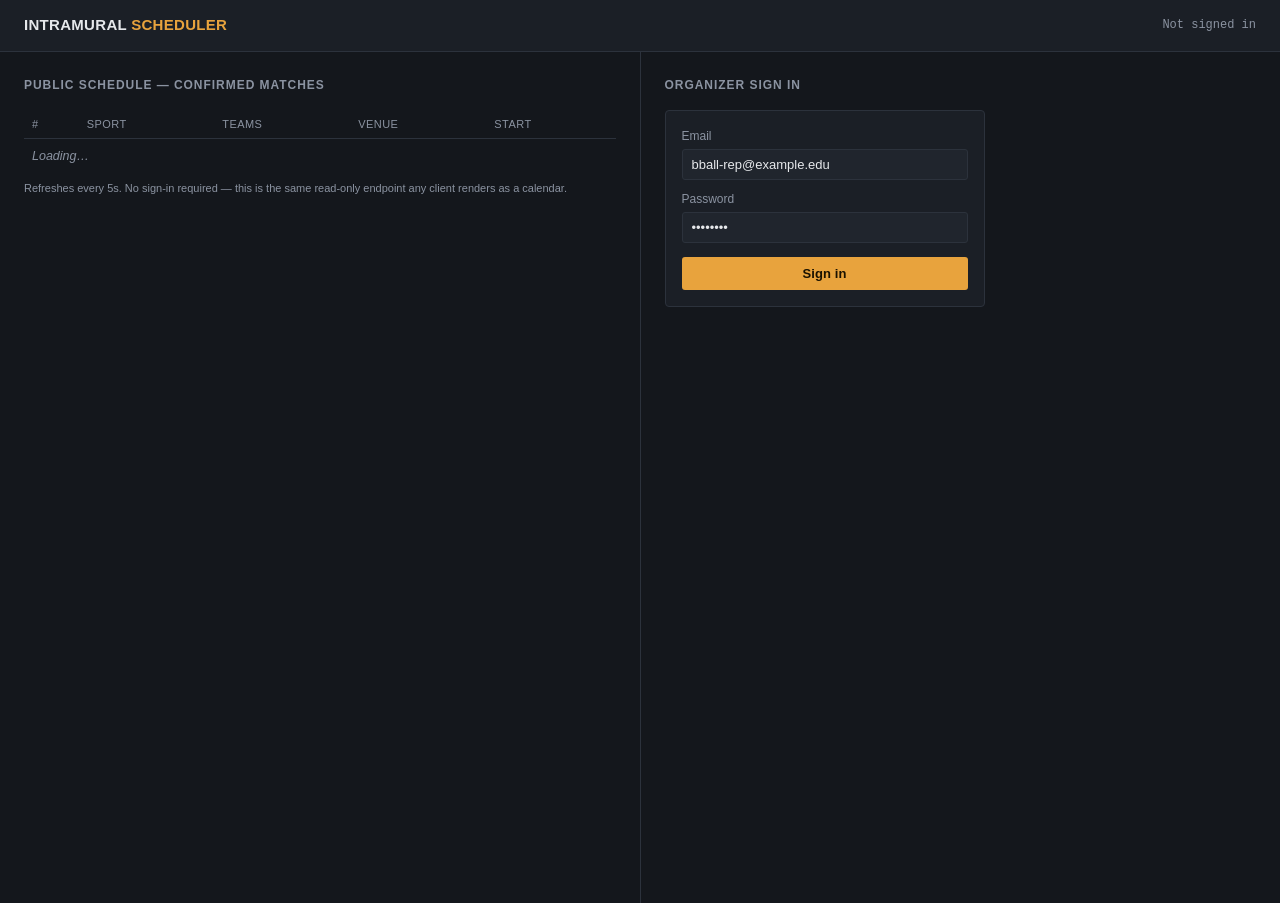
==== frontend/index.html @ ff97a6a9 "Add files via upload First commit of initial Claude code. Subject to change after review" ====
<!DOCTYPE html>
<html lang="en">
<head>
<meta charset="UTF-8">
<meta name="viewport" content="width=device-width, initial-scale=1.0">
<title>Intramural Scheduler</title>
<style>
  :root {
    --bg: #14171c;
    --panel: #1b1f26;
    --panel-alt: #20252d;
    --border: #2c323c;
    --text: #e6e8eb;
    --muted: #8b93a1;
    --accent: #e8a33d;
    --accent-dim: #b57e2e;
    --good: #4caf7d;
    --bad: #e5484d;
    --mono: 'SFMono-Regular', Consolas, 'Liberation Mono', Menlo, monospace;
    --sans: -apple-system, BlinkMacSystemFont, 'Segoe UI', Helvetica, Arial, sans-serif;
  }
  * { box-sizing: border-box; }
  body {
    margin: 0;
    background: var(--bg);
    color: var(--text);
    font-family: var(--sans);
    font-size: 14px;
    line-height: 1.5;
  }
  header {
    display: flex;
    align-items: center;
    justify-content: space-between;
    padding: 14px 24px;
    border-bottom: 1px solid var(--border);
    background: var(--panel);
  }
  header h1 {
    font-size: 15px;
    font-weight: 700;
    letter-spacing: 0.02em;
    margin: 0;
  }
  header h1 span { color: var(--accent); }
  #session-info { font-family: var(--mono); font-size: 12px; color: var(--muted); display: flex; align-items: center; gap: 12px; }
  #session-info b { color: var(--text); }
  button.link {
    background: none; border: none; color: var(--accent); cursor: pointer;
    font-family: var(--sans); font-size: 12px; padding: 0; text-decoration: underline;
  }

  main {
    display: grid;
    grid-template-columns: 1fr 1fr;
    gap: 1px;
    background: var(--border);
    min-height: calc(100vh - 49px);
  }
  @media (max-width: 860px) { main { grid-template-columns: 1fr; } }

  section.pane { background: var(--bg); padding: 24px; overflow-y: auto; }
  h2 {
    font-size: 12px;
    text-transform: uppercase;
    letter-spacing: 0.08em;
    color: var(--muted);
    margin: 0 0 16px 0;
    font-weight: 600;
  }
  h3 { font-size: 13px; color: var(--text); margin: 20px 0 10px 0; font-weight: 600; }

  table { width: 100%; border-collapse: collapse; font-size: 13px; }
  th { text-align: left; color: var(--muted); font-weight: 500; padding: 6px 8px; border-bottom: 1px solid var(--border); font-size: 11px; text-transform: uppercase; letter-spacing: 0.04em; }
  td { padding: 8px; border-bottom: 1px solid var(--border); font-family: var(--mono); font-size: 12.5px; }
  tr:last-child td { border-bottom: none; }
  .empty-row td { color: var(--muted); font-family: var(--sans); font-style: italic; }

  .card { background: var(--panel); border: 1px solid var(--border); border-radius: 4px; padding: 16px; margin-bottom: 14px; }
  label { display: block; font-size: 12px; color: var(--muted); margin: 10px 0 4px 0; }
  label:first-child { margin-top: 0; }
  input, select, textarea {
    width: 100%; background: var(--panel-alt); border: 1px solid var(--border);
    color: var(--text); padding: 7px 9px; border-radius: 3px; font-family: var(--sans);
    font-size: 13px;
  }
  textarea { font-family: var(--mono); font-size: 12px; min-height: 90px; resize: vertical; }
  input:focus, select:focus, textarea:focus { outline: 2px solid var(--accent-dim); outline-offset: -1px; border-color: var(--accent-dim); }

  .row { display: flex; gap: 10px; }
  .row > * { flex: 1; }

  button.primary {
    margin-top: 14px; width: 100%; background: var(--accent); color: #1a1200;
    border: none; padding: 9px; border-radius: 3px; font-weight: 700; font-size: 13px;
    cursor: pointer; letter-spacing: 0.01em;
  }
  button.primary:hover { background: #f0ad4e; }
  button.primary:active { transform: translateY(1px); }
  button.secondary {
    background: var(--panel-alt); color: var(--text); border: 1px solid var(--border);
    padding: 5px 10px; border-radius: 3px; font-size: 12px; cursor: pointer;
  }
  button.secondary:hover { border-color: var(--accent-dim); }

  .tabs { display: flex; gap: 2px; margin-bottom: 16px; border-bottom: 1px solid var(--border); }
  .tab {
    padding: 8px 14px; cursor: pointer; font-size: 12.5px; color: var(--muted);
    border-bottom: 2px solid transparent; user-select: none;
  }
  .tab.active { color: var(--accent); border-bottom-color: var(--accent); }
  .tab-panel { display: none; }
  .tab-panel.active { display: block; }

  .msg { padding: 8px 10px; border-radius: 3px; font-size: 12.5px; margin-top: 10px; font-family: var(--mono); }
  .msg.good { background: rgba(76,175,125,0.12); color: var(--good); border: 1px solid rgba(76,175,125,0.3); }
  .msg.bad { background: rgba(229,72,77,0.12); color: var(--bad); border: 1px solid rgba(229,72,77,0.3); }

  .status-pill { font-family: var(--mono); font-size: 10.5px; padding: 2px 7px; border-radius: 10px; text-transform: uppercase; letter-spacing: 0.03em; }
  .status-pill.CONFIRMED { background: rgba(76,175,125,0.15); color: var(--good); }
  .status-pill.DRAFT { background: rgba(232,163,61,0.15); color: var(--accent); }
  .status-pill.QUEUED, .status-pill.RUNNING { background: rgba(139,147,161,0.15); color: var(--muted); }
  .status-pill.COMPLETED { background: rgba(76,175,125,0.15); color: var(--good); }
  .status-pill.FAILED { background: rgba(229,72,77,0.15); color: var(--bad); }

  #login-box { max-width: 320px; }
  .hint { font-size: 11px; color: var(--muted); margin-top: 6px; }
</style>
</head>
<body>

<header>
  <h1>INTRAMURAL <span>SCHEDULER</span></h1>
  <div id="session-info">
    <span id="session-text">Not signed in</span>
    <button class="link" id="logout-btn" style="display:none">sign out</button>
  </div>
</header>

<main>
  <!-- LEFT: public, read-only, always visible -->
  <section class="pane">
    <h2>Public Schedule &mdash; Confirmed Matches</h2>
    <table>
      <thead><tr><th>#</th><th>Sport</th><th>Teams</th><th>Venue</th><th>Start</th></tr></thead>
      <tbody id="public-schedule-body">
        <tr class="empty-row"><td colspan="5">Loading&hellip;</td></tr>
      </tbody>
    </table>
    <p class="hint">Refreshes every 5s. No sign-in required &mdash; this is the same read-only endpoint any client renders as a calendar.</p>
  </section>

  <!-- RIGHT: login gate, then organizer tools -->
  <section class="pane" id="right-pane">
    <div id="login-box">
      <h2>Organizer Sign In</h2>
      <div class="card">
        <label for="login-email">Email</label>
        <input id="login-email" type="email" value="bball-rep@example.edu">
        <label for="login-password">Password</label>
        <input id="login-password" type="password" value="rep-pass">
        <button class="primary" onclick="login()">Sign in</button>
        <div id="login-msg"></div>
      </div>
    </div>

    <div id="organizer-box" style="display:none">
      <div class="tabs">
        <div class="tab active" data-tab="book">Book Match</div>
        <div class="tab" data-tab="roster">Roster</div>
        <div class="tab" data-tab="generate">Generate</div>
        <div class="tab" data-tab="drafts">Drafts</div>
      </div>

      <div class="tab-panel active" id="tab-book">
        <div class="card">
          <div class="row">
            <div><label>Home team ID</label><input id="b-home" type="number" value="1"></div>
            <div><label>Away team ID</label><input id="b-away" type="number" value="2"></div>
          </div>
          <div class="row">
            <div><label>Venue ID</label><input id="b-venue" type="number" value="1"></div>
            <div><label>Sport</label><input id="b-sport" value="Basketball"></div>
          </div>
          <label>Start time (ISO)</label>
          <input id="b-start" value="2026-10-01T18:00:00">
          <label>End time (ISO)</label>
          <input id="b-end" value="2026-10-01T19:00:00">
          <label>Season ID</label>
          <input id="b-season" type="number" value="1">
          <button class="primary" onclick="bookMatch()">Propose match</button>
          <div id="book-msg"></div>
        </div>
      </div>

      <div class="tab-panel" id="tab-roster">
        <div class="card">
          <label>Player name</label>
          <input id="p-name" value="Pashi">
          <label>Roll number</label>
          <input id="p-roll" value="R101">
          <div class="row">
            <div><label>Team ID</label><input id="p-team" type="number" value="1"></div>
            <div><label>Sport</label><input id="p-sport" value="Basketball"></div>
          </div>
          <label>Season ID</label>
          <input id="p-season" type="number" value="1">
          <button class="primary" onclick="addPlayer()">Add to roster</button>
          <div id="roster-msg"></div>
        </div>
      </div>

      <div class="tab-panel" id="tab-generate">
        <div class="card">
          <div class="row">
            <div><label>Sport</label><input id="g-sport" value="Basketball"></div>
            <div><label>Season ID</label><input id="g-season" type="number" value="1"></div>
          </div>
          <label>Candidate fixtures (JSON array)</label>
          <textarea id="g-fixtures">[
  {"home_team_id": 1, "away_team_id": 2, "venue_id": 1,
   "start_time": "2026-10-05T18:00:00", "end_time": "2026-10-05T19:00:00"}
]</textarea>
          <button class="primary" onclick="generateSchedule()">Generate (async)</button>
          <div id="generate-msg"></div>
        </div>
      </div>

      <div class="tab-panel" id="tab-drafts">
        <h3>Drafts awaiting publish</h3>
        <table>
          <thead><tr><th>ID</th><th>Ver</th><th></th></tr></thead>
          <tbody id="drafts-body">
            <tr class="empty-row"><td colspan="3">No drafts yet &mdash; book a match or generate a schedule.</td></tr>
          </tbody>
        </table>
        <div id="publish-msg"></div>
      </div>
    </div>
  </section>
</main>

<script>
const API_BASE = "http://localhost:8000";

// In-memory only — deliberately not persisted to localStorage.
let session = { token: null, role: null, sportScope: null };
let drafts = []; // [{id, version}]

function authHeaders() {
  return session.token ? { "Authorization": "Bearer " + session.token } : {};
}

async function api(path, options = {}) {
  const res = await fetch(API_BASE + path, {
    ...options,
    headers: { "Content-Type": "application/json", ...authHeaders(), ...(options.headers || {}) },
  });
  const body = await res.json().catch(() => ({}));
  return { ok: res.ok, status: res.status, body };
}

function showMsg(elId, text, ok) {
  document.getElementById(elId).innerHTML =
    `<div class="msg ${ok ? "good" : "bad"}">${text}</div>`;
}

// ---------- Auth ----------
async function login() {
  const email = document.getElementById("login-email").value;
  const password = document.getElementById("login-password").value;
  const { ok, body } = await api("/auth/login", { method: "POST", body: JSON.stringify({ email, password }) });
  if (!ok) { showMsg("login-msg", body.detail || "Login failed", false); return; }

  session = { token: body.access_token, role: body.role, sportScope: body.sport_scope };
  document.getElementById("login-box").style.display = "none";
  document.getElementById("organizer-box").style.display = "block";
  document.getElementById("logout-btn").style.display = "inline";
  document.getElementById("session-text").innerHTML =
    `<b>${session.role}</b>${session.sportScope ? " &middot; " + session.sportScope : " &middot; global scope"}`;
}

function logout() {
  session = { token: null, role: null, sportScope: null };
  drafts = [];
  renderDrafts();
  document.getElementById("login-box").style.display = "block";
  document.getElementById("organizer-box").style.display = "none";
  document.getElementById("logout-btn").style.display = "none";
  document.getElementById("session-text").textContent = "Not signed in";
}
document.getElementById("logout-btn").onclick = logout;

// ---------- Tabs ----------
document.querySelectorAll(".tab").forEach(tab => {
  tab.onclick = () => {
    document.querySelectorAll(".tab").forEach(t => t.classList.remove("active"));
    document.querySelectorAll(".tab-panel").forEach(p => p.classList.remove("active"));
    tab.classList.add("active");
    document.getElementById("tab-" + tab.dataset.tab).classList.add("active");
  };
});

// ---------- Public schedule (no auth) ----------
async function loadPublicSchedule() {
  const { ok, body } = await api("/schedules?season=active");
  const tbody = document.getElementById("public-schedule-body");
  if (!ok || !body.length) {
    tbody.innerHTML = `<tr class="empty-row"><td colspan="5">No confirmed matches yet.</td></tr>`;
    return;
  }
  tbody.innerHTML = body.map(m => `
    <tr>
      <td>${m.id}</td>
      <td>${m.sport}</td>
      <td>Team ${m.home_team_id} vs Team ${m.away_team_id}</td>
      <td>Venue ${m.venue_id}</td>
      <td>${m.start_time}</td>
    </tr>`).join("");
}
loadPublicSchedule();
setInterval(loadPublicSchedule, 5000);

// ---------- Book a match ----------
async function bookMatch() {
  const payload = {
    home_team_id: Number(document.getElementById("b-home").value),
    away_team_id: Number(document.getElementById("b-away").value),
    venue_id: Number(document.getElementById("b-venue").value),
    sport: document.getElementById("b-sport").value,
    start_time: document.getElementById("b-start").value,
    end_time: document.getElementById("b-end").value,
    season_id: Number(document.getElementById("b-season").value),
  };
  const { ok, status, body } = await api("/schedules", { method: "POST", body: JSON.stringify(payload) });
  if (!ok) {
    const detail = typeof body.detail === "object" ? JSON.stringify(body.detail.conflicts) : body.detail;
    showMsg("book-msg", `${status}: ${detail}`, false);
    return;
  }
  showMsg("book-msg", `Draft created: match #${body.match_id} (version ${body.version})`, true);
  drafts.push({ id: body.match_id, version: body.version });
  renderDrafts();
}

// ---------- Roster ----------
async function addPlayer() {
  const payload = {
    name: document.getElementById("p-name").value,
    roll_number: document.getElementById("p-roll").value,
    team_id: Number(document.getElementById("p-team").value),
    sport: document.getElementById("p-sport").value,
    season_id: Number(document.getElementById("p-season").value),
  };
  const { ok, status, body } = await api("/players", { method: "POST", body: JSON.stringify(payload) });
  showMsg("roster-msg", ok ? `Added: player #${body.player_id} → team #${body.team_id}` : `${status}: ${body.detail}`, ok);
}

// ---------- Async generation ----------
async function generateSchedule() {
  let fixtures;
  try { fixtures = JSON.parse(document.getElementById("g-fixtures").value); }
  catch (e) { showMsg("generate-msg", "Invalid JSON in fixtures", false); return; }

  const payload = {
    sport: document.getElementById("g-sport").value,
    season_id: Number(document.getElementById("g-season").value),
    fixtures,
  };
  const { ok, status, body } = await api("/schedule-generations", { method: "POST", body: JSON.stringify(payload) });
  if (!ok) { showMsg("generate-msg", `${status}: ${body.detail}`, false); return; }

  showMsg("generate-msg", `Job #${body.job_id} queued — polling…`, true);
  pollJob(body.job_id);
}

async function pollJob(jobId) {
  const { body } = await api(`/schedule-generations/${jobId}`);
  showMsg("generate-msg",
    `<span class="status-pill ${body.status}">${body.status}</span> job #${jobId}`, true);

  if (body.status === "QUEUED" || body.status === "RUNNING") {
    setTimeout(() => pollJob(jobId), 700);
    return;
  }
  if (body.status === "COMPLETED") {
    const created = body.result.created_draft_match_ids || [];
    created.forEach(id => drafts.push({ id, version: 1 }));
    renderDrafts();
    showMsg("generate-msg",
      `Done — ${created.length} draft(s) created, ${body.result.skipped.length} skipped (conflicts). See Drafts tab.`, true);
  } else {
    showMsg("generate-msg", `Job failed: ${JSON.stringify(body.result)}`, false);
  }
}

// ---------- Drafts / publish ----------
function renderDrafts() {
  const tbody = document.getElementById("drafts-body");
  if (!drafts.length) {
    tbody.innerHTML = `<tr class="empty-row"><td colspan="3">No drafts yet — book a match or generate a schedule.</td></tr>`;
    return;
  }
  tbody.innerHTML = drafts.map((d, i) => `
    <tr>
      <td>#${d.id}</td>
      <td>v${d.version}</td>
      <td><button class="secondary" onclick="publishDraft(${i})">Publish</button></td>
    </tr>`).join("");
}

async function publishDraft(index) {
  const d = drafts[index];
  const { ok, status, body } = await api(`/schedules/${d.id}/publish`, {
    method: "POST", body: JSON.stringify({ expected_version: d.version }),
  });
  if (!ok) {
    const detail = typeof body.detail === "object" ? JSON.stringify(body.detail.conflicts) : body.detail;
    showMsg("publish-msg", `#${d.id} → ${status}: ${detail}`, false);
    return;
  }
  showMsg("publish-msg", `#${d.id} published (now v${body.version})`, true);
  drafts.splice(index, 1);
  renderDrafts();
  loadPublicSchedule();
}

renderDrafts();
</script>
</body>
</html>
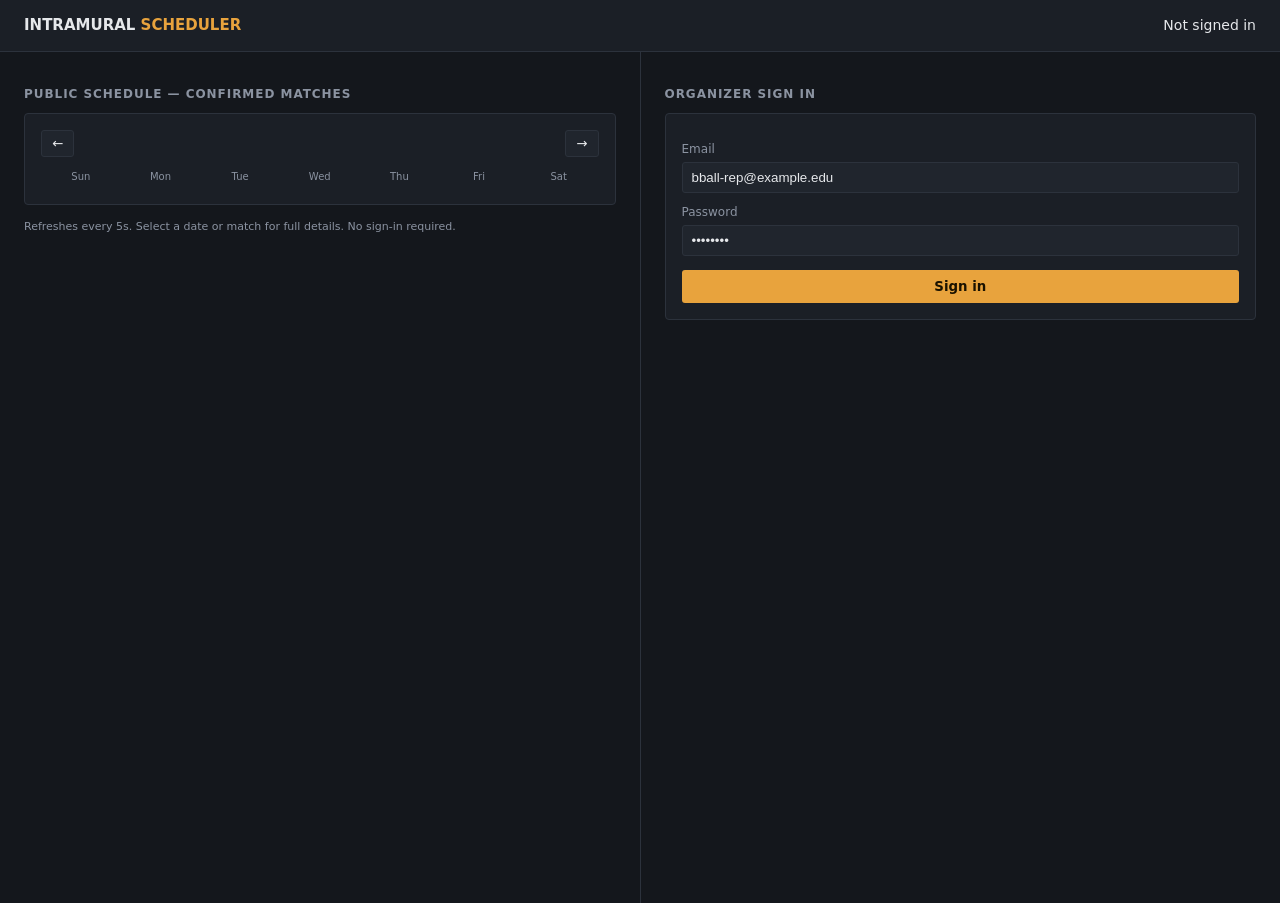
==== commit bb016c8c: "Quality of Life changes that'll help the build quality Backend changes - Fixed player validation:   " ====
--- a/frontend/index.html
+++ b/frontend/index.html
@@ -1,431 +1,35 @@
-<!DOCTYPE html>
-<html lang="en">
-<head>
-<meta charset="UTF-8">
-<meta name="viewport" content="width=device-width, initial-scale=1.0">
-<title>Intramural Scheduler</title>
-<style>
-  :root {
-    --bg: #14171c;
-    --panel: #1b1f26;
-    --panel-alt: #20252d;
-    --border: #2c323c;
-    --text: #e6e8eb;
-    --muted: #8b93a1;
-    --accent: #e8a33d;
-    --accent-dim: #b57e2e;
-    --good: #4caf7d;
-    --bad: #e5484d;
-    --mono: 'SFMono-Regular', Consolas, 'Liberation Mono', Menlo, monospace;
-    --sans: -apple-system, BlinkMacSystemFont, 'Segoe UI', Helvetica, Arial, sans-serif;
-  }
-  * { box-sizing: border-box; }
-  body {
-    margin: 0;
-    background: var(--bg);
-    color: var(--text);
-    font-family: var(--sans);
-    font-size: 14px;
-    line-height: 1.5;
-  }
-  header {
-    display: flex;
-    align-items: center;
-    justify-content: space-between;
-    padding: 14px 24px;
-    border-bottom: 1px solid var(--border);
-    background: var(--panel);
-  }
-  header h1 {
-    font-size: 15px;
-    font-weight: 700;
-    letter-spacing: 0.02em;
-    margin: 0;
-  }
-  header h1 span { color: var(--accent); }
-  #session-info { font-family: var(--mono); font-size: 12px; color: var(--muted); display: flex; align-items: center; gap: 12px; }
-  #session-info b { color: var(--text); }
-  button.link {
-    background: none; border: none; color: var(--accent); cursor: pointer;
-    font-family: var(--sans); font-size: 12px; padding: 0; text-decoration: underline;
-  }
-
-  main {
-    display: grid;
-    grid-template-columns: 1fr 1fr;
-    gap: 1px;
-    background: var(--border);
-    min-height: calc(100vh - 49px);
-  }
-  @media (max-width: 860px) { main { grid-template-columns: 1fr; } }
-
-  section.pane { background: var(--bg); padding: 24px; overflow-y: auto; }
-  h2 {
-    font-size: 12px;
-    text-transform: uppercase;
-    letter-spacing: 0.08em;
-    color: var(--muted);
-    margin: 0 0 16px 0;
-    font-weight: 600;
-  }
-  h3 { font-size: 13px; color: var(--text); margin: 20px 0 10px 0; font-weight: 600; }
-
-  table { width: 100%; border-collapse: collapse; font-size: 13px; }
-  th { text-align: left; color: var(--muted); font-weight: 500; padding: 6px 8px; border-bottom: 1px solid var(--border); font-size: 11px; text-transform: uppercase; letter-spacing: 0.04em; }
-  td { padding: 8px; border-bottom: 1px solid var(--border); font-family: var(--mono); font-size: 12.5px; }
-  tr:last-child td { border-bottom: none; }
-  .empty-row td { color: var(--muted); font-family: var(--sans); font-style: italic; }
-
-  .card { background: var(--panel); border: 1px solid var(--border); border-radius: 4px; padding: 16px; margin-bottom: 14px; }
-  label { display: block; font-size: 12px; color: var(--muted); margin: 10px 0 4px 0; }
-  label:first-child { margin-top: 0; }
-  input, select, textarea {
-    width: 100%; background: var(--panel-alt); border: 1px solid var(--border);
-    color: var(--text); padding: 7px 9px; border-radius: 3px; font-family: var(--sans);
-    font-size: 13px;
-  }
-  textarea { font-family: var(--mono); font-size: 12px; min-height: 90px; resize: vertical; }
-  input:focus, select:focus, textarea:focus { outline: 2px solid var(--accent-dim); outline-offset: -1px; border-color: var(--accent-dim); }
-
-  .row { display: flex; gap: 10px; }
-  .row > * { flex: 1; }
-
-  button.primary {
-    margin-top: 14px; width: 100%; background: var(--accent); color: #1a1200;
-    border: none; padding: 9px; border-radius: 3px; font-weight: 700; font-size: 13px;
-    cursor: pointer; letter-spacing: 0.01em;
-  }
-  button.primary:hover { background: #f0ad4e; }
-  button.primary:active { transform: translateY(1px); }
-  button.secondary {
-    background: var(--panel-alt); color: var(--text); border: 1px solid var(--border);
-    padding: 5px 10px; border-radius: 3px; font-size: 12px; cursor: pointer;
-  }
-  button.secondary:hover { border-color: var(--accent-dim); }
-
-  .tabs { display: flex; gap: 2px; margin-bottom: 16px; border-bottom: 1px solid var(--border); }
-  .tab {
-    padding: 8px 14px; cursor: pointer; font-size: 12.5px; color: var(--muted);
-    border-bottom: 2px solid transparent; user-select: none;
-  }
-  .tab.active { color: var(--accent); border-bottom-color: var(--accent); }
-  .tab-panel { display: none; }
-  .tab-panel.active { display: block; }
-
-  .msg { padding: 8px 10px; border-radius: 3px; font-size: 12.5px; margin-top: 10px; font-family: var(--mono); }
-  .msg.good { background: rgba(76,175,125,0.12); color: var(--good); border: 1px solid rgba(76,175,125,0.3); }
-  .msg.bad { background: rgba(229,72,77,0.12); color: var(--bad); border: 1px solid rgba(229,72,77,0.3); }
-
-  .status-pill { font-family: var(--mono); font-size: 10.5px; padding: 2px 7px; border-radius: 10px; text-transform: uppercase; letter-spacing: 0.03em; }
-  .status-pill.CONFIRMED { background: rgba(76,175,125,0.15); color: var(--good); }
-  .status-pill.DRAFT { background: rgba(232,163,61,0.15); color: var(--accent); }
-  .status-pill.QUEUED, .status-pill.RUNNING { background: rgba(139,147,161,0.15); color: var(--muted); }
-  .status-pill.COMPLETED { background: rgba(76,175,125,0.15); color: var(--good); }
-  .status-pill.FAILED { background: rgba(229,72,77,0.15); color: var(--bad); }
-
-  #login-box { max-width: 320px; }
-  .hint { font-size: 11px; color: var(--muted); margin-top: 6px; }
-</style>
-</head>
-<body>
-
-<header>
-  <h1>INTRAMURAL <span>SCHEDULER</span></h1>
-  <div id="session-info">
-    <span id="session-text">Not signed in</span>
-    <button class="link" id="logout-btn" style="display:none">sign out</button>
-  </div>
-</header>
-
-<main>
-  <!-- LEFT: public, read-only, always visible -->
-  <section class="pane">
-    <h2>Public Schedule &mdash; Confirmed Matches</h2>
-    <table>
-      <thead><tr><th>#</th><th>Sport</th><th>Teams</th><th>Venue</th><th>Start</th></tr></thead>
-      <tbody id="public-schedule-body">
-        <tr class="empty-row"><td colspan="5">Loading&hellip;</td></tr>
-      </tbody>
-    </table>
-    <p class="hint">Refreshes every 5s. No sign-in required &mdash; this is the same read-only endpoint any client renders as a calendar.</p>
-  </section>
-
-  <!-- RIGHT: login gate, then organizer tools -->
-  <section class="pane" id="right-pane">
-    <div id="login-box">
-      <h2>Organizer Sign In</h2>
-      <div class="card">
-        <label for="login-email">Email</label>
-        <input id="login-email" type="email" value="bball-rep@example.edu">
-        <label for="login-password">Password</label>
-        <input id="login-password" type="password" value="rep-pass">
-        <button class="primary" onclick="login()">Sign in</button>
-        <div id="login-msg"></div>
-      </div>
-    </div>
-
-    <div id="organizer-box" style="display:none">
-      <div class="tabs">
-        <div class="tab active" data-tab="book">Book Match</div>
-        <div class="tab" data-tab="roster">Roster</div>
-        <div class="tab" data-tab="generate">Generate</div>
-        <div class="tab" data-tab="drafts">Drafts</div>
-      </div>
-
-      <div class="tab-panel active" id="tab-book">
-        <div class="card">
-          <div class="row">
-            <div><label>Home team ID</label><input id="b-home" type="number" value="1"></div>
-            <div><label>Away team ID</label><input id="b-away" type="number" value="2"></div>
-          </div>
-          <div class="row">
-            <div><label>Venue ID</label><input id="b-venue" type="number" value="1"></div>
-            <div><label>Sport</label><input id="b-sport" value="Basketball"></div>
-          </div>
-          <label>Start time (ISO)</label>
-          <input id="b-start" value="2026-10-01T18:00:00">
-          <label>End time (ISO)</label>
-          <input id="b-end" value="2026-10-01T19:00:00">
-          <label>Season ID</label>
-          <input id="b-season" type="number" value="1">
-          <button class="primary" onclick="bookMatch()">Propose match</button>
-          <div id="book-msg"></div>
-        </div>
-      </div>
-
-      <div class="tab-panel" id="tab-roster">
-        <div class="card">
-          <label>Player name</label>
-          <input id="p-name" value="Pashi">
-          <label>Roll number</label>
-          <input id="p-roll" value="R101">
-          <div class="row">
-            <div><label>Team ID</label><input id="p-team" type="number" value="1"></div>
-            <div><label>Sport</label><input id="p-sport" value="Basketball"></div>
-          </div>
-          <label>Season ID</label>
-          <input id="p-season" type="number" value="1">
-          <button class="primary" onclick="addPlayer()">Add to roster</button>
-          <div id="roster-msg"></div>
-        </div>
-      </div>
-
-      <div class="tab-panel" id="tab-generate">
-        <div class="card">
-          <div class="row">
-            <div><label>Sport</label><input id="g-sport" value="Basketball"></div>
-            <div><label>Season ID</label><input id="g-season" type="number" value="1"></div>
-          </div>
-          <label>Candidate fixtures (JSON array)</label>
-          <textarea id="g-fixtures">[
-  {"home_team_id": 1, "away_team_id": 2, "venue_id": 1,
-   "start_time": "2026-10-05T18:00:00", "end_time": "2026-10-05T19:00:00"}
-]</textarea>
-          <button class="primary" onclick="generateSchedule()">Generate (async)</button>
-          <div id="generate-msg"></div>
-        </div>
-      </div>
-
-      <div class="tab-panel" id="tab-drafts">
-        <h3>Drafts awaiting publish</h3>
-        <table>
-          <thead><tr><th>ID</th><th>Ver</th><th></th></tr></thead>
-          <tbody id="drafts-body">
-            <tr class="empty-row"><td colspan="3">No drafts yet &mdash; book a match or generate a schedule.</td></tr>
-          </tbody>
-        </table>
-        <div id="publish-msg"></div>
-      </div>
-    </div>
-  </section>
-</main>
-
+<!doctype html><html lang="en"><head><meta charset="utf-8"><meta name="viewport" content="width=device-width,initial-scale=1"><title>Intramural Scheduler</title><style>
+:root{--bg:#14171c;--panel:#1b1f26;--alt:#20252d;--border:#2c323c;--text:#e6e8eb;--muted:#8b93a1;--accent:#e8a33d;--good:#4caf7d;--bad:#e5484d;--mono:Consolas,monospace;--sans:system-ui,sans-serif}*{box-sizing:border-box}body{margin:0;background:var(--bg);color:var(--text);font:14px/1.5 var(--sans)}header{display:flex;justify-content:space-between;align-items:center;padding:14px 24px;background:var(--panel);border-bottom:1px solid var(--border)}h1{margin:0;font-size:15px}h1 span,.tab.active{color:var(--accent)}main{display:grid;grid-template-columns:1fr 1fr;gap:1px;background:var(--border);min-height:calc(100vh - 49px)}section{padding:24px;background:var(--bg)}h2{font-size:12px;text-transform:uppercase;letter-spacing:.08em;color:var(--muted)}h3{font-size:13px;margin:14px 0 8px}.card{background:var(--panel);border:1px solid var(--border);padding:16px;border-radius:4px;margin-bottom:14px}label{display:block;color:var(--muted);font-size:12px;margin:10px 0 4px}input,select{width:100%;background:var(--alt);border:1px solid var(--border);color:var(--text);padding:7px 9px;border-radius:3px}.row{display:flex;gap:10px}.row>*{flex:1}button{cursor:pointer;font-family:var(--sans)}.primary{width:100%;margin-top:14px;padding:9px;border:0;border-radius:3px;background:var(--accent);color:#1a1200;font-weight:700}.secondary,.nav,.remove{background:var(--alt);color:var(--text);border:1px solid var(--border);padding:5px 10px;border-radius:3px}.link{border:0;background:none;color:var(--accent);text-decoration:underline}.tabs{display:flex;border-bottom:1px solid var(--border);margin-bottom:16px}.tab{padding:8px 14px;color:var(--muted);cursor:pointer;border-bottom:2px solid transparent}.tab.active{border-bottom-color:var(--accent)}.tab-panel{display:none}.tab-panel.active{display:block}.msg{padding:8px 10px;margin-top:10px;border-radius:3px;font:12px var(--mono)}.good{color:var(--good);background:#4caf7d20}.bad{color:var(--bad);background:#e5484d20}.hint{font-size:11px;color:var(--muted)}.validation{color:var(--bad);font-size:12px;margin-top:8px}.mono,.pill{font-family:var(--mono)}.pill{font-size:10px;padding:2px 7px;border-radius:10px;background:#4caf7d20;color:var(--good)}table{width:100%;border-collapse:collapse}th,td{padding:8px;border-bottom:1px solid var(--border);text-align:left}td{font-family:var(--mono)}.cal-head{display:flex;justify-content:space-between;align-items:center;margin-bottom:8px}.cal-title{font:600 14px var(--mono)}.week,.grid{display:grid;grid-template-columns:repeat(7,1fr)}.week div{text-align:center;font-size:10px;color:var(--muted);padding:4px}.day{min-height:84px;background:var(--panel);border:1px solid var(--border);padding:6px}.day.empty{background:#1b1f2660}.day.has{cursor:pointer}.day.has:hover{border-color:var(--accent)}.num{font:11px var(--mono);color:var(--muted)}.today .num{color:var(--accent)}.count{display:inline-block;margin-top:8px;padding:1px 6px;border-radius:8px;background:#e8a33d20;color:var(--accent);font:10px var(--mono)}.event{display:block;max-width:100%;overflow:hidden;text-overflow:ellipsis;white-space:nowrap;text-align:left;margin-top:4px;padding:2px 4px;background:var(--alt);border:0;border-left:2px solid var(--accent);color:var(--text);font:10px var(--mono)}.detail dl{display:grid;grid-template-columns:auto 1fr;gap:5px 14px;font-size:12px}.detail dt{color:var(--muted)}.detail dd{margin:0;font-family:var(--mono)}.fixture{border:1px solid var(--border);padding:12px;margin:10px 0;border-radius:3px}.fixture-top{display:flex;justify-content:space-between;align-items:center}.fixture-top h3{margin:0}.roster{list-style:none;padding:0}.roster li{border-bottom:1px solid var(--border);padding:7px 0;font-size:12px}@media(max-width:860px){main{grid-template-columns:1fr}}
+</style></head><body>
+<header><h1>INTRAMURAL <span>SCHEDULER</span></h1><div id="session-info"><span id="session-text">Not signed in</span> <button class="link" id="logout-btn" hidden>sign out</button></div></header><main>
+<section><h2>Public Schedule — Confirmed Matches</h2><div class="card"><div class="cal-head"><button class="nav" id="prev" aria-label="Previous month">←</button><div class="cal-title" id="cal-title"></div><button class="nav" id="next" aria-label="Next month">→</button></div><div class="week"><div>Sun</div><div>Mon</div><div>Tue</div><div>Wed</div><div>Thu</div><div>Fri</div><div>Sat</div></div><div id="calendar" class="grid"></div><div id="match-detail" class="detail"></div></div><p class="hint">Refreshes every 5s. Select a date or match for full details. No sign-in required.</p></section>
+<section><div id="login-box"><h2>Organizer Sign In</h2><div class="card"><label>Email</label><input id="login-email" type="email" value="bball-rep@example.edu"><label>Password</label><input id="login-password" type="password" value="rep-pass"><button class="primary" onclick="login()">Sign in</button><div id="login-msg"></div></div></div>
+<div id="organizer-box" hidden><div class="tabs"><div class="tab active" data-tab="book">Book Match</div><div class="tab" data-tab="roster">Roster</div><div class="tab" data-tab="generate">Generate</div><div class="tab" data-tab="drafts">Drafts</div></div>
+<div class="tab-panel active" id="tab-book"><div class="card"><div class="row"><div><label>Home team</label><select id="b-home" class="teams"></select></div><div><label>Away team</label><select id="b-away" class="teams"></select></div></div><div class="row"><div><label>Venue</label><select id="b-venue" class="venues"></select></div><div><label>Sport</label><select id="b-sport" class="sports"></select></div></div><div class="row"><div><label>Start time</label><input id="b-start" type="datetime-local" step="60" value="2026-10-01T18:00"></div><div><label>End time</label><input id="b-end" type="datetime-local" step="60" value="2026-10-01T19:00"></div></div><label>Season</label><select id="b-season" class="seasons"></select><button class="primary" onclick="bookMatch()">Propose match</button><div id="book-msg"></div></div></div>
+<div class="tab-panel" id="tab-roster"><div class="card"><label>Player name</label><input id="p-name" placeholder="Full name"><label>Roll number</label><input id="p-roll" placeholder="e.g. R101"><p class="hint">Letters/numbers and optional hyphens; 3–20 characters.</p><div class="row"><div><label>Team</label><select id="p-team" class="teams"></select></div><div><label>Sport</label><select id="p-sport" class="sports"></select></div></div><label>Season</label><select id="p-season" class="seasons"></select><div id="roster-validation" class="validation"></div><button class="primary" onclick="addPlayer()">Add to roster</button><div id="roster-msg"></div><h3>Current roster</h3><p id="roster-note" class="hint"></p><ul id="roster-list" class="roster"></ul></div></div>
+<div class="tab-panel" id="tab-generate"><div class="card"><div class="row"><div><label>Sport</label><select id="g-sport" class="sports"></select></div><div><label>Season</label><select id="g-season" class="seasons"></select></div></div><h3>Candidate fixtures</h3><div id="fixtures"></div><button class="secondary" id="add-fixture" type="button">+ Add fixture</button><button class="primary" onclick="generateSchedule()">Generate (async)</button><div id="generate-msg"></div></div></div>
+<div class="tab-panel" id="tab-drafts"><h3>Drafts awaiting publish</h3><table><thead><tr><th>ID</th><th>Ver</th><th></th></tr></thead><tbody id="drafts-body"></tbody></table><div id="publish-msg"></div></div></div></section></main>
 <script>
-const API_BASE = "http://localhost:8000";
-
-// In-memory only — deliberately not persisted to localStorage.
-let session = { token: null, role: null, sportScope: null };
-let drafts = []; // [{id, version}]
-
-function authHeaders() {
-  return session.token ? { "Authorization": "Bearer " + session.token } : {};
-}
-
-async function api(path, options = {}) {
-  const res = await fetch(API_BASE + path, {
-    ...options,
-    headers: { "Content-Type": "application/json", ...authHeaders(), ...(options.headers || {}) },
-  });
-  const body = await res.json().catch(() => ({}));
-  return { ok: res.ok, status: res.status, body };
-}
-
-function showMsg(elId, text, ok) {
-  document.getElementById(elId).innerHTML =
-    `<div class="msg ${ok ? "good" : "bad"}">${text}</div>`;
-}
-
-// ---------- Auth ----------
-async function login() {
-  const email = document.getElementById("login-email").value;
-  const password = document.getElementById("login-password").value;
-  const { ok, body } = await api("/auth/login", { method: "POST", body: JSON.stringify({ email, password }) });
-  if (!ok) { showMsg("login-msg", body.detail || "Login failed", false); return; }
-
-  session = { token: body.access_token, role: body.role, sportScope: body.sport_scope };
-  document.getElementById("login-box").style.display = "none";
-  document.getElementById("organizer-box").style.display = "block";
-  document.getElementById("logout-btn").style.display = "inline";
-  document.getElementById("session-text").innerHTML =
-    `<b>${session.role}</b>${session.sportScope ? " &middot; " + session.sportScope : " &middot; global scope"}`;
-}
-
-function logout() {
-  session = { token: null, role: null, sportScope: null };
-  drafts = [];
-  renderDrafts();
-  document.getElementById("login-box").style.display = "block";
-  document.getElementById("organizer-box").style.display = "none";
-  document.getElementById("logout-btn").style.display = "none";
-  document.getElementById("session-text").textContent = "Not signed in";
-}
-document.getElementById("logout-btn").onclick = logout;
-
-// ---------- Tabs ----------
-document.querySelectorAll(".tab").forEach(tab => {
-  tab.onclick = () => {
-    document.querySelectorAll(".tab").forEach(t => t.classList.remove("active"));
-    document.querySelectorAll(".tab-panel").forEach(p => p.classList.remove("active"));
-    tab.classList.add("active");
-    document.getElementById("tab-" + tab.dataset.tab).classList.add("active");
-  };
-});
-
-// ---------- Public schedule (no auth) ----------
-async function loadPublicSchedule() {
-  const { ok, body } = await api("/schedules?season=active");
-  const tbody = document.getElementById("public-schedule-body");
-  if (!ok || !body.length) {
-    tbody.innerHTML = `<tr class="empty-row"><td colspan="5">No confirmed matches yet.</td></tr>`;
-    return;
-  }
-  tbody.innerHTML = body.map(m => `
-    <tr>
-      <td>${m.id}</td>
-      <td>${m.sport}</td>
-      <td>Team ${m.home_team_id} vs Team ${m.away_team_id}</td>
-      <td>Venue ${m.venue_id}</td>
-      <td>${m.start_time}</td>
-    </tr>`).join("");
-}
-loadPublicSchedule();
-setInterval(loadPublicSchedule, 5000);
-
-// ---------- Book a match ----------
-async function bookMatch() {
-  const payload = {
-    home_team_id: Number(document.getElementById("b-home").value),
-    away_team_id: Number(document.getElementById("b-away").value),
-    venue_id: Number(document.getElementById("b-venue").value),
-    sport: document.getElementById("b-sport").value,
-    start_time: document.getElementById("b-start").value,
-    end_time: document.getElementById("b-end").value,
-    season_id: Number(document.getElementById("b-season").value),
-  };
-  const { ok, status, body } = await api("/schedules", { method: "POST", body: JSON.stringify(payload) });
-  if (!ok) {
-    const detail = typeof body.detail === "object" ? JSON.stringify(body.detail.conflicts) : body.detail;
-    showMsg("book-msg", `${status}: ${detail}`, false);
-    return;
-  }
-  showMsg("book-msg", `Draft created: match #${body.match_id} (version ${body.version})`, true);
-  drafts.push({ id: body.match_id, version: body.version });
-  renderDrafts();
-}
-
-// ---------- Roster ----------
-async function addPlayer() {
-  const payload = {
-    name: document.getElementById("p-name").value,
-    roll_number: document.getElementById("p-roll").value,
-    team_id: Number(document.getElementById("p-team").value),
-    sport: document.getElementById("p-sport").value,
-    season_id: Number(document.getElementById("p-season").value),
-  };
-  const { ok, status, body } = await api("/players", { method: "POST", body: JSON.stringify(payload) });
-  showMsg("roster-msg", ok ? `Added: player #${body.player_id} → team #${body.team_id}` : `${status}: ${body.detail}`, ok);
-}
-
-// ---------- Async generation ----------
-async function generateSchedule() {
-  let fixtures;
-  try { fixtures = JSON.parse(document.getElementById("g-fixtures").value); }
-  catch (e) { showMsg("generate-msg", "Invalid JSON in fixtures", false); return; }
-
-  const payload = {
-    sport: document.getElementById("g-sport").value,
-    season_id: Number(document.getElementById("g-season").value),
-    fixtures,
-  };
-  const { ok, status, body } = await api("/schedule-generations", { method: "POST", body: JSON.stringify(payload) });
-  if (!ok) { showMsg("generate-msg", `${status}: ${body.detail}`, false); return; }
-
-  showMsg("generate-msg", `Job #${body.job_id} queued — polling…`, true);
-  pollJob(body.job_id);
-}
-
-async function pollJob(jobId) {
-  const { body } = await api(`/schedule-generations/${jobId}`);
-  showMsg("generate-msg",
-    `<span class="status-pill ${body.status}">${body.status}</span> job #${jobId}`, true);
-
-  if (body.status === "QUEUED" || body.status === "RUNNING") {
-    setTimeout(() => pollJob(jobId), 700);
-    return;
-  }
-  if (body.status === "COMPLETED") {
-    const created = body.result.created_draft_match_ids || [];
-    created.forEach(id => drafts.push({ id, version: 1 }));
-    renderDrafts();
-    showMsg("generate-msg",
-      `Done — ${created.length} draft(s) created, ${body.result.skipped.length} skipped (conflicts). See Drafts tab.`, true);
-  } else {
-    showMsg("generate-msg", `Job failed: ${JSON.stringify(body.result)}`, false);
-  }
-}
-
-// ---------- Drafts / publish ----------
-function renderDrafts() {
-  const tbody = document.getElementById("drafts-body");
-  if (!drafts.length) {
-    tbody.innerHTML = `<tr class="empty-row"><td colspan="3">No drafts yet — book a match or generate a schedule.</td></tr>`;
-    return;
-  }
-  tbody.innerHTML = drafts.map((d, i) => `
-    <tr>
-      <td>#${d.id}</td>
-      <td>v${d.version}</td>
-      <td><button class="secondary" onclick="publishDraft(${i})">Publish</button></td>
-    </tr>`).join("");
-}
-
-async function publishDraft(index) {
-  const d = drafts[index];
-  const { ok, status, body } = await api(`/schedules/${d.id}/publish`, {
-    method: "POST", body: JSON.stringify({ expected_version: d.version }),
-  });
-  if (!ok) {
-    const detail = typeof body.detail === "object" ? JSON.stringify(body.detail.conflicts) : body.detail;
-    showMsg("publish-msg", `#${d.id} → ${status}: ${detail}`, false);
-    return;
-  }
-  showMsg("publish-msg", `#${d.id} published (now v${body.version})`, true);
-  drafts.splice(index, 1);
-  renderDrafts();
-  loadPublicSchedule();
-}
-
-renderDrafts();
-</script>
-</body>
-</html>
+const API_BASE="http://localhost:8000",refs={teams:[1,2,3,4],venues:[1,2],seasons:[1],sports:["Basketball","Football","Volleyball"]};let session={token:null,role:null,sportScope:null},drafts=[],matches=[],month=new Date(new Date().getFullYear(),new Date().getMonth(),1),selected=null;const rosters=new Map(),$=id=>document.getElementById(id),esc=v=>String(v??"").replace(/[&<>'"]/g,c=>({"&":"&amp;","<":"&lt;",">":"&gt;","'":"&#39;","\"":"&quot;"})[c]);
+// Reference data is fetched from the public GET /teams, /venues, and /seasons endpoints.
+function hdr(){return session.token?{Authorization:"Bearer "+session.token}:{}}async function api(path,opt={}){let r=await fetch(API_BASE+path,{...opt,headers:{"Content-Type":"application/json",...hdr(),...(opt.headers||{})}}),b=await r.json().catch(()=>({}));return{ok:r.ok,status:r.status,body:b}}function msg(id,text,ok){$(id).innerHTML=`<div class="msg ${ok?"good":"bad"}">${text}</div>`}function opts(a,chosen){return a.map((x,i)=>`<option value="${esc(x)}"${String(x)===String(chosen)?" selected":""}>${typeof x==="number"?"#"+x:esc(x)}</option>`).join("")}function fill(){document.querySelectorAll(".teams,.fh,.fa").forEach((e,i)=>e.innerHTML=opts(refs.teams,i%2?2:1));document.querySelectorAll(".venues,.fv").forEach(e=>e.innerHTML=opts(refs.venues,1));document.querySelectorAll(".seasons").forEach(e=>e.innerHTML=opts(refs.seasons,1));document.querySelectorAll(".sports").forEach(e=>e.innerHTML=opts(refs.sports,"Basketball"))}function iso(v){return v&&(v.length===16?v+":00":v)}function nice(v){let d=new Date(v);return Number.isNaN(d)?v:d.toLocaleString([],{dateStyle:"medium",timeStyle:"short"})}
+function detail(m){$("match-detail").innerHTML=m?`<div class="card"><h3>Match details</h3><dl><dt>Sport</dt><dd>${esc(m.sport)}</dd><dt>Teams</dt><dd>Team ${esc(m.home_team_id)} vs Team ${esc(m.away_team_id)}</dd><dt>Venue</dt><dd>Venue ${esc(m.venue_id)}</dd><dt>Start</dt><dd>${esc(nice(m.start_time))}</dd><dt>End</dt><dd>${esc(nice(m.end_time))}</dd><dt>Status</dt><dd><span class="pill">${esc(m.status)}</span></dd></dl></div>`:""}
+function calendar(){let y=month.getFullYear(),mo=month.getMonth(),by={};matches.forEach(m=>{let d=new Date(m.start_time);if(!Number.isNaN(d)&&d.getFullYear()===y&&d.getMonth()===mo)(by[d.getDate()]??=[]).push(m)});$("cal-title").textContent=month.toLocaleDateString([],{month:"long",year:"numeric"});let first=new Date(y,mo,1).getDay(),last=new Date(y,mo+1,0).getDate(),out="";for(let i=0;i<first;i++)out+='<div class="day empty"></div>';for(let n=1;n<=last;n++){let a=by[n]||[],now=new Date(),today=now.getFullYear()===y&&now.getMonth()===mo&&now.getDate()===n;out+=`<div class="day ${a.length?"has":""} ${today?"today":""}" ${a.length?`data-day="${n}" tabindex="0"`:""}><div class="num">${n}</div>${a.length?`<span class="count">${a.length} match${a.length>1?"es":""}</span>`:""}${a.slice(0,2).map(m=>`<button class="event" data-id="${esc(m.id)}">${esc(m.sport)} · ${esc(m.home_team_id)}–${esc(m.away_team_id)}</button>`).join("")}${a.length>2?`<div class="hint">+${a.length-2} more</div>`:""}</div>`}for(let i=first+last;i<42;i++)out+='<div class="day empty"></div>';$("calendar").innerHTML=out;document.querySelectorAll(".event").forEach(e=>e.onclick=x=>{x.stopPropagation();selected=matches.find(m=>String(m.id)===e.dataset.id);detail(selected)});document.querySelectorAll(".day.has").forEach(e=>{let open=()=>{selected=by[e.dataset.day][0];detail(selected)};e.onclick=x=>{if(!x.target.closest(".event"))open()};e.onkeydown=x=>{if(x.key==="Enter"||x.key===" "){x.preventDefault();open()}}})}async function loadPublicSchedule(){let r=await api("/schedules?season=active");matches=r.ok&&Array.isArray(r.body)?r.body:[];if(selected)selected=matches.find(m=>m.id===selected.id)||null;calendar();detail(selected)}$("prev").onclick=()=>{month=new Date(month.getFullYear(),month.getMonth()-1,1);calendar()};$("next").onclick=()=>{month=new Date(month.getFullYear(),month.getMonth()+1,1);calendar()};
+async function login(){let r=await api("/auth/login",{method:"POST",body:JSON.stringify({email:$("login-email").value,password:$("login-password").value})});if(!r.ok)return msg("login-msg",esc(r.body.detail||"Login failed"),false);session={token:r.body.access_token,role:r.body.role,sportScope:r.body.sport_scope};$("login-box").hidden=true;$("organizer-box").hidden=false;$("logout-btn").hidden=false;$("session-text").innerHTML=`<b>${esc(session.role)}</b>${session.sportScope?" · "+esc(session.sportScope):" · global scope"}`}$("logout-btn").onclick=()=>{session={token:null,role:null,sportScope:null};drafts=[];renderDrafts();$("login-box").hidden=false;$("organizer-box").hidden=true;$("logout-btn").hidden=true;$("session-text").textContent="Not signed in"};document.querySelectorAll(".tab").forEach(t=>t.onclick=()=>{document.querySelectorAll(".tab,.tab-panel").forEach(x=>x.classList.remove("active"));t.classList.add("active");$("tab-"+t.dataset.tab).classList.add("active")});
+async function bookMatch(){let p={home_team_id:+$("b-home").value,away_team_id:+$("b-away").value,venue_id:+$("b-venue").value,sport:$("b-sport").value,start_time:iso($("b-start").value),end_time:iso($("b-end").value),season_id:+$("b-season").value},r=await api("/schedules",{method:"POST",body:JSON.stringify(p)});if(!r.ok){let d=typeof r.body.detail==="object"?(r.body.detail.conflicts||[]).join("; "):r.body.detail;return msg("book-msg",`${r.status}: ${esc(d||"Could not create draft")}`,false)}msg("book-msg",`Draft created: match #${r.body.match_id} (version ${r.body.version})`,true);drafts.push({id:r.body.match_id,version:r.body.version});renderDrafts()}
+function renderRoster(){let t=+$("p-team").value,a=rosters.get(t)||[];$("roster-note").textContent=a.length?`Players added this session to Team ${t}.`:`No players added this session to Team ${t}.`;$("roster-list").innerHTML=a.map(p=>`<li><b>${esc(p.name)}</b> <span class="mono">${esc(p.roll_number)}</span> · ${esc(p.sport)} · season ${p.season_id}</li>`).join("")}async function addPlayer(){let p={name:$("p-name").value.trim(),roll_number:$("p-roll").value.trim(),team_id:+$("p-team").value,sport:$("p-sport").value,season_id:+$("p-season").value},err=[];if(!p.name)err.push("Player name is required.");if(!p.roll_number)err.push("Roll number is required.");else if(!/^[A-Za-z0-9]+(?:-[A-Za-z0-9]+)*$/.test(p.roll_number)||p.roll_number.length<3||p.roll_number.length>20)err.push("Roll number must be 3–20 letters/numbers, with optional hyphens.");if(!p.team_id||!p.sport||!p.season_id)err.push("Choose a team, sport, and season.");$("roster-validation").textContent=err.join(" ");if(err.length)return;let r=await api("/players",{method:"POST",body:JSON.stringify(p)});if(!r.ok){let d=String(r.body.detail||""),specific=r.status===409?(d.toLowerCase().includes("already on a team")?`This roll number is already assigned to a team for ${p.sport} in this season.`:`This roll number conflicts with an existing roster entry: ${d}`):`${r.status}: ${d||"Could not add player"}`;return msg("roster-msg",esc(specific),false)}let a=rosters.get(p.team_id)||[];a.push(p);rosters.set(p.team_id,a);renderRoster();msg("roster-msg",`Added: player #${r.body.player_id} → team #${r.body.team_id}`,true);$("p-name").value=$("p-roll").value=""}
+function fixture(i){return `<div class="fixture"><div class="fixture-top"><h3>Fixture ${i}</h3><button class="remove" type="button">Remove</button></div><div class="row"><div><label>Home team</label><select class="fh">${opts(refs.teams,1)}</select></div><div><label>Away team</label><select class="fa">${opts(refs.teams,2)}</select></div></div><div class="row"><div><label>Venue</label><select class="fv">${opts(refs.venues,1)}</select></div><div><label>Start time</label><input class="fs" type="datetime-local" step="60" value="2026-10-05T18:00"></div></div><label>End time</label><input class="fe" type="datetime-local" step="60" value="2026-10-05T19:00"></div></div>`}function addFixture(){$("fixtures").insertAdjacentHTML("beforeend",fixture($("fixtures").children.length+1));let r=$("fixtures").lastElementChild;r.querySelector(".remove").onclick=()=>{r.remove();document.querySelectorAll(".fixture h3").forEach((h,i)=>h.textContent=`Fixture ${i+1}`)}}async function generateSchedule(){let f=[...document.querySelectorAll(".fixture")].map(r=>({home_team_id:+r.querySelector(".fh").value,away_team_id:+r.querySelector(".fa").value,venue_id:+r.querySelector(".fv").value,start_time:iso(r.querySelector(".fs").value),end_time:iso(r.querySelector(".fe").value)}));if(!f.length||f.some(x=>!x.start_time||!x.end_time||x.home_team_id===x.away_team_id))return msg("generate-msg","Each fixture needs different teams and both date/time values.",false);let r=await api("/schedule-generations",{method:"POST",body:JSON.stringify({sport:$("g-sport").value,season_id:+$("g-season").value,fixtures:f})});if(!r.ok)return msg("generate-msg",`${r.status}: ${esc(r.body.detail||"Could not start generation")}`,false);msg("generate-msg",`Job #${r.body.job_id} queued — polling…`,true);pollJob(r.body.job_id)}async function pollJob(id){let r=await api(`/schedule-generations/${id}`),b=r.body;if(!b.status)return msg("generate-msg","Could not retrieve job status.",false);if(b.status==="QUEUED"||b.status==="RUNNING"){msg("generate-msg",`<span class="pill">${b.status}</span> job #${id}`,true);return setTimeout(()=>pollJob(id),700)}if(b.status==="COMPLETED"){let made=b.result?.created_draft_match_ids||[];made.forEach(id=>drafts.push({id,version:1}));renderDrafts();return msg("generate-msg",`Done — ${made.length} draft(s) created, ${(b.result?.skipped||[]).length} skipped. See Drafts tab.`,true)}msg("generate-msg",`Job failed: ${esc(JSON.stringify(b.result))}`,false)}
+function renderDrafts(){$("drafts-body").innerHTML=drafts.length?drafts.map((d,i)=>`<tr><td>#${d.id}</td><td>v${d.version}</td><td><button class="secondary" onclick="publishDraft(${i})">Publish</button></td></tr>`).join(""):'<tr><td colspan="3" class="hint">No drafts yet — book a match or generate a schedule.</td></tr>'}async function publishDraft(i){let d=drafts[i],r=await api(`/schedules/${d.id}/publish`,{method:"POST",body:JSON.stringify({expected_version:d.version})});if(!r.ok){let x=typeof r.body.detail==="object"?(r.body.detail.conflicts||[]).join("; "):r.body.detail;return msg("publish-msg",`#${d.id} → ${r.status}: ${esc(x||"Could not publish")}`,false)}msg("publish-msg",`#${d.id} published (now v${r.body.version})`,true);drafts.splice(i,1);renderDrafts();loadPublicSchedule()}
+/* Reference data is public; load it before rendering organizer dropdowns. */
+opts=function(a,chosen){return a.map(x=>`<option value="${esc(x.id??x)}"${String(x.id??x)===String(chosen)?" selected":""}>${esc(x.name??x.sport??x)}</option>`).join("")};
+async function loadRefs(){let [t,v,s]=await Promise.all([api("/teams"),api("/venues"),api("/seasons")]);if(t.ok)refs.teams=t.body;if(v.ok)refs.venues=v.body;if(s.ok){refs.seasons=s.body;refs.sports=[...new Set([...refs.sports,...s.body.map(x=>x.sport)])]}fill()}
+function rosterMarkup(teamId, rows){$("roster-note").textContent=rows.length?`Current roster for Team ${teamId}.`:`No players on Team ${teamId}.`;$("roster-list").innerHTML=rows.map(p=>`<li><b>${esc(p.name)}</b> <span class="mono">${esc(p.roll_number)}</span> · ${esc(p.sport)} <button class="remove" onclick="removePlayer(${p.id},${teamId})">Remove</button></li>`).join("")}
+async function loadRoster(){let teamId=+$("p-team").value;if(!teamId)return;let r=await api(`/teams/${teamId}/roster`);if(r.ok)rosterMarkup(teamId,r.body)}
+async function removePlayer(playerId,teamId){let r=await api(`/players/${playerId}/teams/${teamId}`,{method:"DELETE"});if(!r.ok)return msg("roster-msg",esc(r.body.detail||"Could not remove player"),false);msg("roster-msg","Player removed from team.",true);loadRoster()}
+async function createTeam(){let name=$("new-team-name").value.trim(),sport=$("new-team-sport").value,season_id=+$("new-team-season").value;if(!name||!sport||!season_id)return msg("team-msg","Team name, sport, and season are required.",false);let r=await api("/teams",{method:"POST",body:JSON.stringify({name,sport,season_id})});if(!r.ok)return msg("team-msg",`${r.status}: ${esc(r.body.detail||"Could not create team")}`,false);msg("team-msg",`Team #${r.body.team_id} created.`,true);$("new-team-name").value="";await loadRefs()}
+async function addPlayer(){let p={name:$('p-name').value.trim(),roll_number:$('p-roll').value.trim(),team_id:+$('p-team').value,sport:$('p-sport').value,season_id:+$('p-season').value},err=[];if(!p.name)err.push('Player name is required.');if(!p.roll_number)err.push('Roll number is required.');else if(!/^[A-Za-z0-9]+(?:-[A-Za-z0-9]+)*$/.test(p.roll_number)||p.roll_number.length<3||p.roll_number.length>20)err.push('Roll number must be 3–20 letters/numbers, with optional hyphens.');if(!p.team_id||!p.sport||!p.season_id)err.push('Choose a team, sport, and season.');$('roster-validation').textContent=err.join(' ');if(err.length)return;let r=await api('/players',{method:'POST',body:JSON.stringify(p)});if(!r.ok){let d=String(r.body.detail||''),specific=r.status===409?(d.toLowerCase().includes('already on a team')?`This roll number is already assigned to a team for ${p.sport} in this season.`:`This roll number conflicts with an existing roster entry: ${d}`):`${r.status}: ${d||'Could not add player'}`;return msg('roster-msg',esc(specific),false)}msg('roster-msg',`Added: player #${r.body.player_id} → team #${r.body.team_id}`,true);$('p-name').value=$('p-roll').value='';loadRoster()}
+function renderDrafts(){$('drafts-body').innerHTML=drafts.length?drafts.map((d,i)=>`<tr><td>#${d.id}</td><td>v${d.version}</td><td><button class="secondary" onclick="publishDraft(${i})">Publish</button> <button class="remove" onclick="cancelDraft(${i})">Cancel</button></td></tr>`).join(''):'<tr><td colspan="3" class="hint">No drafts yet — book a match or generate a schedule.</td></tr>'}
+async function cancelDraft(i){let d=drafts[i],r=await api(`/schedules/${d.id}/cancel`,{method:'POST',body:JSON.stringify({expected_version:d.version})});if(!r.ok)return msg('publish-msg',`#${d.id} → ${r.status}: ${esc(r.body.detail||'Could not cancel')}`,false);msg('publish-msg',`#${d.id} cancelled.`,true);drafts.splice(i,1);renderDrafts();loadPublicSchedule()}
+function addTeamForm(){let panel=$("tab-roster"),card=panel.firstElementChild,form=document.createElement("div");form.className="card";form.innerHTML='<h3>Create Team</h3><label>Team name</label><input id="new-team-name" placeholder="Team name"><label>Sport</label><select id="new-team-sport" class="sports"></select><label>Season</label><select id="new-team-season" class="seasons"></select><button class="secondary" type="button" onclick="createTeam()">Create team</button><div id="team-msg"></div>';panel.insertBefore(form,card)}
+fill();addTeamForm();$("p-team").onchange=loadRoster;$("add-fixture").onclick=addFixture;addFixture();loadRoster();renderDrafts();loadPublicSchedule();loadRefs();setInterval(loadPublicSchedule,5000);
+</script></body></html>
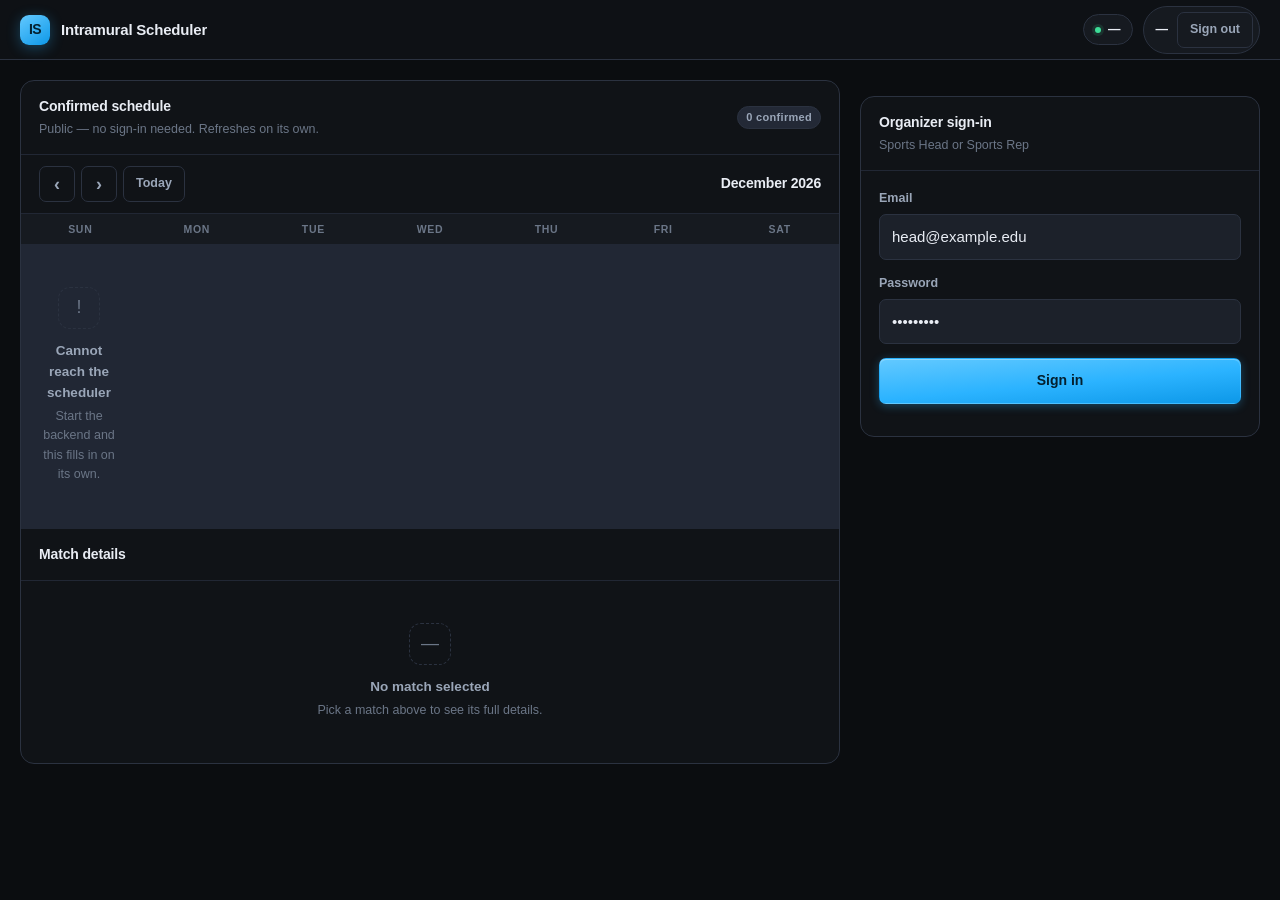
==== commit 3a2716a6: "Redesign the frontend: Onyx + Candy Blue, CSS + TypeScript, no libraries Replaces the minified singl" ====
--- a/frontend/index.html
+++ b/frontend/index.html
@@ -1,35 +1,327 @@
-<!doctype html><html lang="en"><head><meta charset="utf-8"><meta name="viewport" content="width=device-width,initial-scale=1"><title>Intramural Scheduler</title><style>
-:root{--bg:#14171c;--panel:#1b1f26;--alt:#20252d;--border:#2c323c;--text:#e6e8eb;--muted:#8b93a1;--accent:#e8a33d;--good:#4caf7d;--bad:#e5484d;--mono:Consolas,monospace;--sans:system-ui,sans-serif}*{box-sizing:border-box}body{margin:0;background:var(--bg);color:var(--text);font:14px/1.5 var(--sans)}header{display:flex;justify-content:space-between;align-items:center;padding:14px 24px;background:var(--panel);border-bottom:1px solid var(--border)}h1{margin:0;font-size:15px}h1 span,.tab.active{color:var(--accent)}main{display:grid;grid-template-columns:1fr 1fr;gap:1px;background:var(--border);min-height:calc(100vh - 49px)}section{padding:24px;background:var(--bg)}h2{font-size:12px;text-transform:uppercase;letter-spacing:.08em;color:var(--muted)}h3{font-size:13px;margin:14px 0 8px}.card{background:var(--panel);border:1px solid var(--border);padding:16px;border-radius:4px;margin-bottom:14px}label{display:block;color:var(--muted);font-size:12px;margin:10px 0 4px}input,select{width:100%;background:var(--alt);border:1px solid var(--border);color:var(--text);padding:7px 9px;border-radius:3px}.row{display:flex;gap:10px}.row>*{flex:1}button{cursor:pointer;font-family:var(--sans)}.primary{width:100%;margin-top:14px;padding:9px;border:0;border-radius:3px;background:var(--accent);color:#1a1200;font-weight:700}.secondary,.nav,.remove{background:var(--alt);color:var(--text);border:1px solid var(--border);padding:5px 10px;border-radius:3px}.link{border:0;background:none;color:var(--accent);text-decoration:underline}.tabs{display:flex;border-bottom:1px solid var(--border);margin-bottom:16px}.tab{padding:8px 14px;color:var(--muted);cursor:pointer;border-bottom:2px solid transparent}.tab.active{border-bottom-color:var(--accent)}.tab-panel{display:none}.tab-panel.active{display:block}.msg{padding:8px 10px;margin-top:10px;border-radius:3px;font:12px var(--mono)}.good{color:var(--good);background:#4caf7d20}.bad{color:var(--bad);background:#e5484d20}.hint{font-size:11px;color:var(--muted)}.validation{color:var(--bad);font-size:12px;margin-top:8px}.mono,.pill{font-family:var(--mono)}.pill{font-size:10px;padding:2px 7px;border-radius:10px;background:#4caf7d20;color:var(--good)}table{width:100%;border-collapse:collapse}th,td{padding:8px;border-bottom:1px solid var(--border);text-align:left}td{font-family:var(--mono)}.cal-head{display:flex;justify-content:space-between;align-items:center;margin-bottom:8px}.cal-title{font:600 14px var(--mono)}.week,.grid{display:grid;grid-template-columns:repeat(7,1fr)}.week div{text-align:center;font-size:10px;color:var(--muted);padding:4px}.day{min-height:84px;background:var(--panel);border:1px solid var(--border);padding:6px}.day.empty{background:#1b1f2660}.day.has{cursor:pointer}.day.has:hover{border-color:var(--accent)}.num{font:11px var(--mono);color:var(--muted)}.today .num{color:var(--accent)}.count{display:inline-block;margin-top:8px;padding:1px 6px;border-radius:8px;background:#e8a33d20;color:var(--accent);font:10px var(--mono)}.event{display:block;max-width:100%;overflow:hidden;text-overflow:ellipsis;white-space:nowrap;text-align:left;margin-top:4px;padding:2px 4px;background:var(--alt);border:0;border-left:2px solid var(--accent);color:var(--text);font:10px var(--mono)}.detail dl{display:grid;grid-template-columns:auto 1fr;gap:5px 14px;font-size:12px}.detail dt{color:var(--muted)}.detail dd{margin:0;font-family:var(--mono)}.fixture{border:1px solid var(--border);padding:12px;margin:10px 0;border-radius:3px}.fixture-top{display:flex;justify-content:space-between;align-items:center}.fixture-top h3{margin:0}.roster{list-style:none;padding:0}.roster li{border-bottom:1px solid var(--border);padding:7px 0;font-size:12px}@media(max-width:860px){main{grid-template-columns:1fr}}
-</style></head><body>
-<header><h1>INTRAMURAL <span>SCHEDULER</span></h1><div id="session-info"><span id="session-text">Not signed in</span> <button class="link" id="logout-btn" hidden>sign out</button></div></header><main>
-<section><h2>Public Schedule — Confirmed Matches</h2><div class="card"><div class="cal-head"><button class="nav" id="prev" aria-label="Previous month">←</button><div class="cal-title" id="cal-title"></div><button class="nav" id="next" aria-label="Next month">→</button></div><div class="week"><div>Sun</div><div>Mon</div><div>Tue</div><div>Wed</div><div>Thu</div><div>Fri</div><div>Sat</div></div><div id="calendar" class="grid"></div><div id="match-detail" class="detail"></div></div><p class="hint">Refreshes every 5s. Select a date or match for full details. No sign-in required.</p></section>
-<section><div id="login-box"><h2>Organizer Sign In</h2><div class="card"><label>Email</label><input id="login-email" type="email" value="bball-rep@example.edu"><label>Password</label><input id="login-password" type="password" value="rep-pass"><button class="primary" onclick="login()">Sign in</button><div id="login-msg"></div></div></div>
-<div id="organizer-box" hidden><div class="tabs"><div class="tab active" data-tab="book">Book Match</div><div class="tab" data-tab="roster">Roster</div><div class="tab" data-tab="generate">Generate</div><div class="tab" data-tab="drafts">Drafts</div></div>
-<div class="tab-panel active" id="tab-book"><div class="card"><div class="row"><div><label>Home team</label><select id="b-home" class="teams"></select></div><div><label>Away team</label><select id="b-away" class="teams"></select></div></div><div class="row"><div><label>Venue</label><select id="b-venue" class="venues"></select></div><div><label>Sport</label><select id="b-sport" class="sports"></select></div></div><div class="row"><div><label>Start time</label><input id="b-start" type="datetime-local" step="60" value="2026-10-01T18:00"></div><div><label>End time</label><input id="b-end" type="datetime-local" step="60" value="2026-10-01T19:00"></div></div><label>Season</label><select id="b-season" class="seasons"></select><button class="primary" onclick="bookMatch()">Propose match</button><div id="book-msg"></div></div></div>
-<div class="tab-panel" id="tab-roster"><div class="card"><label>Player name</label><input id="p-name" placeholder="Full name"><label>Roll number</label><input id="p-roll" placeholder="e.g. R101"><p class="hint">Letters/numbers and optional hyphens; 3–20 characters.</p><div class="row"><div><label>Team</label><select id="p-team" class="teams"></select></div><div><label>Sport</label><select id="p-sport" class="sports"></select></div></div><label>Season</label><select id="p-season" class="seasons"></select><div id="roster-validation" class="validation"></div><button class="primary" onclick="addPlayer()">Add to roster</button><div id="roster-msg"></div><h3>Current roster</h3><p id="roster-note" class="hint"></p><ul id="roster-list" class="roster"></ul></div></div>
-<div class="tab-panel" id="tab-generate"><div class="card"><div class="row"><div><label>Sport</label><select id="g-sport" class="sports"></select></div><div><label>Season</label><select id="g-season" class="seasons"></select></div></div><h3>Candidate fixtures</h3><div id="fixtures"></div><button class="secondary" id="add-fixture" type="button">+ Add fixture</button><button class="primary" onclick="generateSchedule()">Generate (async)</button><div id="generate-msg"></div></div></div>
-<div class="tab-panel" id="tab-drafts"><h3>Drafts awaiting publish</h3><table><thead><tr><th>ID</th><th>Ver</th><th></th></tr></thead><tbody id="drafts-body"></tbody></table><div id="publish-msg"></div></div></div></section></main>
-<script>
-const API_BASE="http://localhost:8000",refs={teams:[1,2,3,4],venues:[1,2],seasons:[1],sports:["Basketball","Football","Volleyball"]};let session={token:null,role:null,sportScope:null},drafts=[],matches=[],month=new Date(new Date().getFullYear(),new Date().getMonth(),1),selected=null;const rosters=new Map(),$=id=>document.getElementById(id),esc=v=>String(v??"").replace(/[&<>'"]/g,c=>({"&":"&amp;","<":"&lt;",">":"&gt;","'":"&#39;","\"":"&quot;"})[c]);
-// Reference data is fetched from the public GET /teams, /venues, and /seasons endpoints.
-function hdr(){return session.token?{Authorization:"Bearer "+session.token}:{}}async function api(path,opt={}){let r=await fetch(API_BASE+path,{...opt,headers:{"Content-Type":"application/json",...hdr(),...(opt.headers||{})}}),b=await r.json().catch(()=>({}));return{ok:r.ok,status:r.status,body:b}}function msg(id,text,ok){$(id).innerHTML=`<div class="msg ${ok?"good":"bad"}">${text}</div>`}function opts(a,chosen){return a.map((x,i)=>`<option value="${esc(x)}"${String(x)===String(chosen)?" selected":""}>${typeof x==="number"?"#"+x:esc(x)}</option>`).join("")}function fill(){document.querySelectorAll(".teams,.fh,.fa").forEach((e,i)=>e.innerHTML=opts(refs.teams,i%2?2:1));document.querySelectorAll(".venues,.fv").forEach(e=>e.innerHTML=opts(refs.venues,1));document.querySelectorAll(".seasons").forEach(e=>e.innerHTML=opts(refs.seasons,1));document.querySelectorAll(".sports").forEach(e=>e.innerHTML=opts(refs.sports,"Basketball"))}function iso(v){return v&&(v.length===16?v+":00":v)}function nice(v){let d=new Date(v);return Number.isNaN(d)?v:d.toLocaleString([],{dateStyle:"medium",timeStyle:"short"})}
-function detail(m){$("match-detail").innerHTML=m?`<div class="card"><h3>Match details</h3><dl><dt>Sport</dt><dd>${esc(m.sport)}</dd><dt>Teams</dt><dd>Team ${esc(m.home_team_id)} vs Team ${esc(m.away_team_id)}</dd><dt>Venue</dt><dd>Venue ${esc(m.venue_id)}</dd><dt>Start</dt><dd>${esc(nice(m.start_time))}</dd><dt>End</dt><dd>${esc(nice(m.end_time))}</dd><dt>Status</dt><dd><span class="pill">${esc(m.status)}</span></dd></dl></div>`:""}
-function calendar(){let y=month.getFullYear(),mo=month.getMonth(),by={};matches.forEach(m=>{let d=new Date(m.start_time);if(!Number.isNaN(d)&&d.getFullYear()===y&&d.getMonth()===mo)(by[d.getDate()]??=[]).push(m)});$("cal-title").textContent=month.toLocaleDateString([],{month:"long",year:"numeric"});let first=new Date(y,mo,1).getDay(),last=new Date(y,mo+1,0).getDate(),out="";for(let i=0;i<first;i++)out+='<div class="day empty"></div>';for(let n=1;n<=last;n++){let a=by[n]||[],now=new Date(),today=now.getFullYear()===y&&now.getMonth()===mo&&now.getDate()===n;out+=`<div class="day ${a.length?"has":""} ${today?"today":""}" ${a.length?`data-day="${n}" tabindex="0"`:""}><div class="num">${n}</div>${a.length?`<span class="count">${a.length} match${a.length>1?"es":""}</span>`:""}${a.slice(0,2).map(m=>`<button class="event" data-id="${esc(m.id)}">${esc(m.sport)} · ${esc(m.home_team_id)}–${esc(m.away_team_id)}</button>`).join("")}${a.length>2?`<div class="hint">+${a.length-2} more</div>`:""}</div>`}for(let i=first+last;i<42;i++)out+='<div class="day empty"></div>';$("calendar").innerHTML=out;document.querySelectorAll(".event").forEach(e=>e.onclick=x=>{x.stopPropagation();selected=matches.find(m=>String(m.id)===e.dataset.id);detail(selected)});document.querySelectorAll(".day.has").forEach(e=>{let open=()=>{selected=by[e.dataset.day][0];detail(selected)};e.onclick=x=>{if(!x.target.closest(".event"))open()};e.onkeydown=x=>{if(x.key==="Enter"||x.key===" "){x.preventDefault();open()}}})}async function loadPublicSchedule(){let r=await api("/schedules?season=active");matches=r.ok&&Array.isArray(r.body)?r.body:[];if(selected)selected=matches.find(m=>m.id===selected.id)||null;calendar();detail(selected)}$("prev").onclick=()=>{month=new Date(month.getFullYear(),month.getMonth()-1,1);calendar()};$("next").onclick=()=>{month=new Date(month.getFullYear(),month.getMonth()+1,1);calendar()};
-async function login(){let r=await api("/auth/login",{method:"POST",body:JSON.stringify({email:$("login-email").value,password:$("login-password").value})});if(!r.ok)return msg("login-msg",esc(r.body.detail||"Login failed"),false);session={token:r.body.access_token,role:r.body.role,sportScope:r.body.sport_scope};$("login-box").hidden=true;$("organizer-box").hidden=false;$("logout-btn").hidden=false;$("session-text").innerHTML=`<b>${esc(session.role)}</b>${session.sportScope?" · "+esc(session.sportScope):" · global scope"}`}$("logout-btn").onclick=()=>{session={token:null,role:null,sportScope:null};drafts=[];renderDrafts();$("login-box").hidden=false;$("organizer-box").hidden=true;$("logout-btn").hidden=true;$("session-text").textContent="Not signed in"};document.querySelectorAll(".tab").forEach(t=>t.onclick=()=>{document.querySelectorAll(".tab,.tab-panel").forEach(x=>x.classList.remove("active"));t.classList.add("active");$("tab-"+t.dataset.tab).classList.add("active")});
-async function bookMatch(){let p={home_team_id:+$("b-home").value,away_team_id:+$("b-away").value,venue_id:+$("b-venue").value,sport:$("b-sport").value,start_time:iso($("b-start").value),end_time:iso($("b-end").value),season_id:+$("b-season").value},r=await api("/schedules",{method:"POST",body:JSON.stringify(p)});if(!r.ok){let d=typeof r.body.detail==="object"?(r.body.detail.conflicts||[]).join("; "):r.body.detail;return msg("book-msg",`${r.status}: ${esc(d||"Could not create draft")}`,false)}msg("book-msg",`Draft created: match #${r.body.match_id} (version ${r.body.version})`,true);drafts.push({id:r.body.match_id,version:r.body.version});renderDrafts()}
-function renderRoster(){let t=+$("p-team").value,a=rosters.get(t)||[];$("roster-note").textContent=a.length?`Players added this session to Team ${t}.`:`No players added this session to Team ${t}.`;$("roster-list").innerHTML=a.map(p=>`<li><b>${esc(p.name)}</b> <span class="mono">${esc(p.roll_number)}</span> · ${esc(p.sport)} · season ${p.season_id}</li>`).join("")}async function addPlayer(){let p={name:$("p-name").value.trim(),roll_number:$("p-roll").value.trim(),team_id:+$("p-team").value,sport:$("p-sport").value,season_id:+$("p-season").value},err=[];if(!p.name)err.push("Player name is required.");if(!p.roll_number)err.push("Roll number is required.");else if(!/^[A-Za-z0-9]+(?:-[A-Za-z0-9]+)*$/.test(p.roll_number)||p.roll_number.length<3||p.roll_number.length>20)err.push("Roll number must be 3–20 letters/numbers, with optional hyphens.");if(!p.team_id||!p.sport||!p.season_id)err.push("Choose a team, sport, and season.");$("roster-validation").textContent=err.join(" ");if(err.length)return;let r=await api("/players",{method:"POST",body:JSON.stringify(p)});if(!r.ok){let d=String(r.body.detail||""),specific=r.status===409?(d.toLowerCase().includes("already on a team")?`This roll number is already assigned to a team for ${p.sport} in this season.`:`This roll number conflicts with an existing roster entry: ${d}`):`${r.status}: ${d||"Could not add player"}`;return msg("roster-msg",esc(specific),false)}let a=rosters.get(p.team_id)||[];a.push(p);rosters.set(p.team_id,a);renderRoster();msg("roster-msg",`Added: player #${r.body.player_id} → team #${r.body.team_id}`,true);$("p-name").value=$("p-roll").value=""}
-function fixture(i){return `<div class="fixture"><div class="fixture-top"><h3>Fixture ${i}</h3><button class="remove" type="button">Remove</button></div><div class="row"><div><label>Home team</label><select class="fh">${opts(refs.teams,1)}</select></div><div><label>Away team</label><select class="fa">${opts(refs.teams,2)}</select></div></div><div class="row"><div><label>Venue</label><select class="fv">${opts(refs.venues,1)}</select></div><div><label>Start time</label><input class="fs" type="datetime-local" step="60" value="2026-10-05T18:00"></div></div><label>End time</label><input class="fe" type="datetime-local" step="60" value="2026-10-05T19:00"></div></div>`}function addFixture(){$("fixtures").insertAdjacentHTML("beforeend",fixture($("fixtures").children.length+1));let r=$("fixtures").lastElementChild;r.querySelector(".remove").onclick=()=>{r.remove();document.querySelectorAll(".fixture h3").forEach((h,i)=>h.textContent=`Fixture ${i+1}`)}}async function generateSchedule(){let f=[...document.querySelectorAll(".fixture")].map(r=>({home_team_id:+r.querySelector(".fh").value,away_team_id:+r.querySelector(".fa").value,venue_id:+r.querySelector(".fv").value,start_time:iso(r.querySelector(".fs").value),end_time:iso(r.querySelector(".fe").value)}));if(!f.length||f.some(x=>!x.start_time||!x.end_time||x.home_team_id===x.away_team_id))return msg("generate-msg","Each fixture needs different teams and both date/time values.",false);let r=await api("/schedule-generations",{method:"POST",body:JSON.stringify({sport:$("g-sport").value,season_id:+$("g-season").value,fixtures:f})});if(!r.ok)return msg("generate-msg",`${r.status}: ${esc(r.body.detail||"Could not start generation")}`,false);msg("generate-msg",`Job #${r.body.job_id} queued — polling…`,true);pollJob(r.body.job_id)}async function pollJob(id){let r=await api(`/schedule-generations/${id}`),b=r.body;if(!b.status)return msg("generate-msg","Could not retrieve job status.",false);if(b.status==="QUEUED"||b.status==="RUNNING"){msg("generate-msg",`<span class="pill">${b.status}</span> job #${id}`,true);return setTimeout(()=>pollJob(id),700)}if(b.status==="COMPLETED"){let made=b.result?.created_draft_match_ids||[];made.forEach(id=>drafts.push({id,version:1}));renderDrafts();return msg("generate-msg",`Done — ${made.length} draft(s) created, ${(b.result?.skipped||[]).length} skipped. See Drafts tab.`,true)}msg("generate-msg",`Job failed: ${esc(JSON.stringify(b.result))}`,false)}
-function renderDrafts(){$("drafts-body").innerHTML=drafts.length?drafts.map((d,i)=>`<tr><td>#${d.id}</td><td>v${d.version}</td><td><button class="secondary" onclick="publishDraft(${i})">Publish</button></td></tr>`).join(""):'<tr><td colspan="3" class="hint">No drafts yet — book a match or generate a schedule.</td></tr>'}async function publishDraft(i){let d=drafts[i],r=await api(`/schedules/${d.id}/publish`,{method:"POST",body:JSON.stringify({expected_version:d.version})});if(!r.ok){let x=typeof r.body.detail==="object"?(r.body.detail.conflicts||[]).join("; "):r.body.detail;return msg("publish-msg",`#${d.id} → ${r.status}: ${esc(x||"Could not publish")}`,false)}msg("publish-msg",`#${d.id} published (now v${r.body.version})`,true);drafts.splice(i,1);renderDrafts();loadPublicSchedule()}
-/* Reference data is public; load it before rendering organizer dropdowns. */
-opts=function(a,chosen){return a.map(x=>`<option value="${esc(x.id??x)}"${String(x.id??x)===String(chosen)?" selected":""}>${esc(x.name??x.sport??x)}</option>`).join("")};
-async function loadRefs(){let [t,v,s]=await Promise.all([api("/teams"),api("/venues"),api("/seasons")]);if(t.ok)refs.teams=t.body;if(v.ok)refs.venues=v.body;if(s.ok){refs.seasons=s.body;refs.sports=[...new Set([...refs.sports,...s.body.map(x=>x.sport)])]}fill()}
-function rosterMarkup(teamId, rows){$("roster-note").textContent=rows.length?`Current roster for Team ${teamId}.`:`No players on Team ${teamId}.`;$("roster-list").innerHTML=rows.map(p=>`<li><b>${esc(p.name)}</b> <span class="mono">${esc(p.roll_number)}</span> · ${esc(p.sport)} <button class="remove" onclick="removePlayer(${p.id},${teamId})">Remove</button></li>`).join("")}
-async function loadRoster(){let teamId=+$("p-team").value;if(!teamId)return;let r=await api(`/teams/${teamId}/roster`);if(r.ok)rosterMarkup(teamId,r.body)}
-async function removePlayer(playerId,teamId){let r=await api(`/players/${playerId}/teams/${teamId}`,{method:"DELETE"});if(!r.ok)return msg("roster-msg",esc(r.body.detail||"Could not remove player"),false);msg("roster-msg","Player removed from team.",true);loadRoster()}
-async function createTeam(){let name=$("new-team-name").value.trim(),sport=$("new-team-sport").value,season_id=+$("new-team-season").value;if(!name||!sport||!season_id)return msg("team-msg","Team name, sport, and season are required.",false);let r=await api("/teams",{method:"POST",body:JSON.stringify({name,sport,season_id})});if(!r.ok)return msg("team-msg",`${r.status}: ${esc(r.body.detail||"Could not create team")}`,false);msg("team-msg",`Team #${r.body.team_id} created.`,true);$("new-team-name").value="";await loadRefs()}
-async function addPlayer(){let p={name:$('p-name').value.trim(),roll_number:$('p-roll').value.trim(),team_id:+$('p-team').value,sport:$('p-sport').value,season_id:+$('p-season').value},err=[];if(!p.name)err.push('Player name is required.');if(!p.roll_number)err.push('Roll number is required.');else if(!/^[A-Za-z0-9]+(?:-[A-Za-z0-9]+)*$/.test(p.roll_number)||p.roll_number.length<3||p.roll_number.length>20)err.push('Roll number must be 3–20 letters/numbers, with optional hyphens.');if(!p.team_id||!p.sport||!p.season_id)err.push('Choose a team, sport, and season.');$('roster-validation').textContent=err.join(' ');if(err.length)return;let r=await api('/players',{method:'POST',body:JSON.stringify(p)});if(!r.ok){let d=String(r.body.detail||''),specific=r.status===409?(d.toLowerCase().includes('already on a team')?`This roll number is already assigned to a team for ${p.sport} in this season.`:`This roll number conflicts with an existing roster entry: ${d}`):`${r.status}: ${d||'Could not add player'}`;return msg('roster-msg',esc(specific),false)}msg('roster-msg',`Added: player #${r.body.player_id} → team #${r.body.team_id}`,true);$('p-name').value=$('p-roll').value='';loadRoster()}
-function renderDrafts(){$('drafts-body').innerHTML=drafts.length?drafts.map((d,i)=>`<tr><td>#${d.id}</td><td>v${d.version}</td><td><button class="secondary" onclick="publishDraft(${i})">Publish</button> <button class="remove" onclick="cancelDraft(${i})">Cancel</button></td></tr>`).join(''):'<tr><td colspan="3" class="hint">No drafts yet — book a match or generate a schedule.</td></tr>'}
-async function cancelDraft(i){let d=drafts[i],r=await api(`/schedules/${d.id}/cancel`,{method:'POST',body:JSON.stringify({expected_version:d.version})});if(!r.ok)return msg('publish-msg',`#${d.id} → ${r.status}: ${esc(r.body.detail||'Could not cancel')}`,false);msg('publish-msg',`#${d.id} cancelled.`,true);drafts.splice(i,1);renderDrafts();loadPublicSchedule()}
-function addTeamForm(){let panel=$("tab-roster"),card=panel.firstElementChild,form=document.createElement("div");form.className="card";form.innerHTML='<h3>Create Team</h3><label>Team name</label><input id="new-team-name" placeholder="Team name"><label>Sport</label><select id="new-team-sport" class="sports"></select><label>Season</label><select id="new-team-season" class="seasons"></select><button class="secondary" type="button" onclick="createTeam()">Create team</button><div id="team-msg"></div>';panel.insertBefore(form,card)}
-fill();addTeamForm();$("p-team").onchange=loadRoster;$("add-fixture").onclick=addFixture;addFixture();loadRoster();renderDrafts();loadPublicSchedule();loadRefs();setInterval(loadPublicSchedule,5000);
-</script></body></html>
+<!DOCTYPE html>
+<html lang="en">
+<head>
+<meta charset="UTF-8">
+<meta name="viewport" content="width=device-width, initial-scale=1">
+<meta name="color-scheme" content="dark">
+<title>Intramural Scheduler</title>
+<link rel="stylesheet" href="styles.css">
+</head>
+<body>
+
+<header class="appbar">
+  <div class="brand">
+    <div class="brand-mark" aria-hidden="true">IS</div>
+    <div class="brand-name">Intramural Scheduler</div>
+  </div>
+
+  <div class="appbar-right">
+    <div class="term-badge" id="term-badge" hidden>
+      <span class="dot" aria-hidden="true"></span>
+      <span><b id="term-label">—</b> <span id="term-note"></span></span>
+    </div>
+
+    <div class="session-chip" id="session-chip" hidden>
+      <span>
+        <span class="who" id="session-who">—</span>
+        <span class="scope" id="session-scope"></span>
+      </span>
+      <button class="btn btn-ghost btn-sm" id="signout" type="button">Sign out</button>
+    </div>
+  </div>
+</header>
+
+<main class="shell">
+
+  <!-- ================================================== public schedule ===
+       Jakob's Law: a schedule belongs in a month grid, on the left, where
+       every calendar anyone already uses puts it. The grid also shows load
+       and gaps at a glance in a way a flat list cannot.                   -->
+  <section class="panel" aria-labelledby="sched-title">
+    <div class="panel-head">
+      <div>
+        <h1 class="panel-title" id="sched-title">Confirmed schedule</h1>
+        <div class="panel-sub">Public — no sign-in needed. Refreshes on its own.</div>
+      </div>
+      <span class="pill pill-sport" id="match-count">—</span>
+    </div>
+
+    <div class="cal-bar">
+      <div class="cal-nav">
+        <button class="btn btn-ghost btn-icon" id="cal-prev" type="button" aria-label="Previous month">&lsaquo;</button>
+        <button class="btn btn-ghost btn-icon" id="cal-next" type="button" aria-label="Next month">&rsaquo;</button>
+        <button class="btn btn-ghost btn-sm" id="cal-today" type="button">Today</button>
+      </div>
+      <div class="cal-title" id="cal-title">—</div>
+    </div>
+
+    <div class="weekdays" aria-hidden="true">
+      <div>Sun</div><div>Mon</div><div>Tue</div><div>Wed</div>
+      <div>Thu</div><div>Fri</div><div>Sat</div>
+    </div>
+
+    <div class="grid" id="calendar"></div>
+
+    <div class="panel-head detail-head">
+      <h2 class="panel-title">Match details</h2>
+    </div>
+    <div id="match-detail"></div>
+  </section>
+
+  <!-- ==================================================== organizer rail -->
+  <aside class="rail">
+
+    <!-- A pending handover is rare and consequential, so it gets its own card
+         at the top rather than hiding inside a tab (Von Restorff). -->
+    <section class="panel accent-card" id="pending-card" hidden>
+      <div class="panel-head">
+        <div>
+          <h2 class="panel-title">Role offered to you</h2>
+          <div class="panel-sub">It only takes effect once you accept.</div>
+        </div>
+      </div>
+      <div class="panel-body stack" id="pending-list"></div>
+    </section>
+
+    <!-- Sign in: one job, one button. -->
+    <section class="panel" id="login-card" aria-labelledby="login-title">
+      <div class="panel-head">
+        <div>
+          <h2 class="panel-title" id="login-title">Organizer sign-in</h2>
+          <div class="panel-sub">Sports Head or Sports Rep</div>
+        </div>
+      </div>
+      <div class="panel-body">
+        <div class="group">
+          <div class="field">
+            <label for="login-email">Email</label>
+            <input id="login-email" type="email" autocomplete="username"
+                   placeholder="head@example.edu" value="head@example.edu">
+          </div>
+          <div class="field">
+            <label for="login-password">Password</label>
+            <input id="login-password" type="password" autocomplete="current-password"
+                   placeholder="........" value="head-pass">
+          </div>
+          <button class="btn btn-primary" id="login-submit" type="button">Sign in</button>
+          <div id="login-result"></div>
+        </div>
+      </div>
+    </section>
+
+    <!-- Hick's Law: five jobs, only one set of controls visible at a time. -->
+    <section class="panel" id="organizer" hidden aria-labelledby="tools-title">
+      <h2 class="sr-only" id="tools-title">Organizer tools</h2>
+
+      <div class="tabs" role="tablist" aria-label="Organizer tools">
+        <button class="tab" role="tab" data-tab="book"     aria-selected="true"  type="button">Book</button>
+        <button class="tab" role="tab" data-tab="drafts"   aria-selected="false" type="button">
+          Drafts <span class="pill pill-draft" id="draft-count">0</span>
+        </button>
+        <button class="tab" role="tab" data-tab="roster"   aria-selected="false" type="button">Roster</button>
+        <button class="tab" role="tab" data-tab="generate" aria-selected="false" type="button">Generate</button>
+        <button class="tab" role="tab" data-tab="admin"    aria-selected="false" type="button" id="admin-tab" hidden>Admin</button>
+      </div>
+
+      <!-- ------------------------------------------------------- book ---
+           Proximity: who / where-and-when / act. Three groups, tight
+           inside and clearly separated from one another.               -->
+      <div class="panel-body tabpanel is-active" data-panel="book" role="tabpanel">
+        <div class="group">
+          <div class="group-label">Who is playing</div>
+          <div class="field">
+            <label for="b-sport">Sport</label>
+            <select id="b-sport"></select>
+          </div>
+          <div class="row2">
+            <div class="field">
+              <label for="b-home">Home</label>
+              <select id="b-home"></select>
+            </div>
+            <div class="field">
+              <label for="b-away">Away</label>
+              <select id="b-away"></select>
+            </div>
+          </div>
+        </div>
+
+        <div class="group">
+          <div class="group-label">Where and when</div>
+          <div class="field">
+            <label for="b-venue">Venue</label>
+            <select id="b-venue"></select>
+          </div>
+          <div class="row2">
+            <div class="field">
+              <label for="b-start">Starts</label>
+              <input id="b-start" type="text" spellcheck="false">
+            </div>
+            <div class="field">
+              <label for="b-end">Ends</label>
+              <input id="b-end" type="text" spellcheck="false">
+            </div>
+          </div>
+          <div class="hint">The trimester is worked out from the date — you never pick a season.</div>
+        </div>
+
+        <div class="group">
+          <!-- Fitts: full width, 44px tall, directly under the last field so
+               the pointer has almost nowhere left to travel. -->
+          <button class="btn btn-primary" id="book-submit" type="button">Check and create draft</button>
+          <div id="book-result"></div>
+        </div>
+      </div>
+
+      <!-- ----------------------------------------------------- drafts --- -->
+      <div class="panel-body tabpanel" data-panel="drafts" role="tabpanel">
+        <div id="drafts"></div>
+        <div class="hint" style="margin-top:14px">
+          A draft holds its venue and players but stays invisible to viewers
+          until published. Cancelling releases the slot straight away.
+        </div>
+      </div>
+
+      <!-- ----------------------------------------------------- roster --- -->
+      <div class="panel-body tabpanel" data-panel="roster" role="tabpanel">
+        <div class="group">
+          <div class="group-label">Add a player</div>
+          <div class="field">
+            <label for="p-team">Team</label>
+            <select id="p-team"></select>
+          </div>
+          <div class="row2">
+            <div class="field">
+              <label for="p-name">Full name</label>
+              <input id="p-name" type="text" placeholder="Asha Rao">
+            </div>
+            <div class="field">
+              <label for="p-roll">Roll number</label>
+              <input id="p-roll" type="text" placeholder="R101" spellcheck="false">
+            </div>
+          </div>
+          <button class="btn btn-primary" id="roster-submit" type="button">Add to roster</button>
+          <div id="roster-result"></div>
+          <div class="hint">
+            A student may play several sports, but only one team per sport in a trimester.
+          </div>
+        </div>
+
+        <div class="group">
+          <div class="group-label">Current roster</div>
+          <div id="roster-list" class="stack"></div>
+        </div>
+
+        <div class="group">
+          <div class="group-label">Create a team</div>
+          <div class="row2">
+            <div class="field">
+              <label for="t-name">Team name</label>
+              <input id="t-name" type="text" placeholder="Rebels">
+            </div>
+            <div class="field">
+              <label for="t-sport">Sport</label>
+              <select id="t-sport"></select>
+            </div>
+          </div>
+          <button class="btn btn-ghost" id="team-submit" type="button">Create team</button>
+          <div id="team-result"></div>
+        </div>
+      </div>
+
+      <!-- --------------------------------------------------- generate ---
+           A fixture builder, not a JSON box: the same information without
+           asking anyone to hand-write syntax a typo silently breaks.    -->
+      <div class="panel-body tabpanel" data-panel="generate" role="tabpanel">
+        <div class="group">
+          <div class="group-label">Candidate fixtures</div>
+          <div class="hint">
+            Each one is checked against everything else. Clean fixtures become
+            drafts; the rest come back with the reason they were skipped.
+          </div>
+          <div id="fixtures" class="stack"></div>
+          <button class="btn btn-ghost" id="add-fixture" type="button">+ Add fixture</button>
+        </div>
+        <div class="group">
+          <button class="btn btn-primary" id="generate-submit" type="button">Run generation</button>
+          <div id="generate-result"></div>
+        </div>
+      </div>
+
+      <!-- ------------------------------------------------------ admin --- -->
+      <div class="panel-body tabpanel" data-panel="admin" role="tabpanel">
+        <div class="group">
+          <div class="group-label">Master sheet</div>
+          <div class="hint">
+            Bookings kept in the shared Google Sheet are mirrored here so the
+            conflict checks can see them. A sync changes what every sport may
+            book, so it is Head-only.
+          </div>
+          <div class="row2">
+            <button class="btn btn-ghost" id="sheet-status" type="button">Check status</button>
+            <button class="btn btn-primary" id="sheet-sync" type="button">Sync now</button>
+          </div>
+          <div id="sheet-result"></div>
+        </div>
+
+        <div class="group">
+          <div class="group-label">Academic terms</div>
+          <div class="row2">
+            <div class="field">
+              <label for="term-label-input">Label</label>
+              <input id="term-label-input" type="text" placeholder="2027-28">
+            </div>
+            <div class="field">
+              <label for="term-start">Starts</label>
+              <input id="term-start" type="date">
+            </div>
+          </div>
+          <div class="field">
+            <label for="term-end">Ends</label>
+            <input id="term-end" type="date">
+          </div>
+          <button class="btn btn-ghost" id="term-submit" type="button">Create term</button>
+          <div id="term-list" class="stack" style="margin-top:12px"></div>
+        </div>
+
+        <div class="group">
+          <div class="group-label">Hand over a role</div>
+          <div class="row2">
+            <div class="field">
+              <label for="nom-role">Role</label>
+              <select id="nom-role">
+                <option value="REP">REP</option>
+                <option value="HEAD">HEAD</option>
+              </select>
+            </div>
+            <div class="field" id="nom-sport-field">
+              <label for="nom-sport">Sport</label>
+              <select id="nom-sport"></select>
+            </div>
+          </div>
+          <div class="field">
+            <label for="nom-term">Term</label>
+            <select id="nom-term"></select>
+          </div>
+          <div class="field">
+            <label for="nom-email">Nominee email</label>
+            <input id="nom-email" type="email" placeholder="new-rep@example.edu">
+          </div>
+          <button class="btn btn-primary" id="nominate-submit" type="button">Nominate</button>
+          <div id="succession-result"></div>
+        </div>
+
+        <div class="group">
+          <div class="group-label">Assignment history</div>
+          <div id="assignment-history" class="stack"></div>
+        </div>
+      </div>
+
+    </section>
+  </aside>
+</main>
+
+<div class="toasts" id="toasts" role="status" aria-live="polite"></div>
+
+<script type="module" src="app.js"></script>
+</body>
+</html>
--- a/frontend/styles.css
+++ b/frontend/styles.css
@@ -0,0 +1,805 @@
+/* ============================================================================
+   Intramural Scheduler — Onyx + Candy Blue
+   Hand-written CSS. No framework, no reset library, no build step.
+
+   The palette is deliberately almost monochrome. Candy Blue is spent on
+   exactly one thing per view — the action you are most likely to want — so
+   that it actually reads as special (Von Restorff). Everything that is merely
+   available is onyx and grey.
+   ========================================================================= */
+
+:root {
+  /* Onyx ramp — surfaces, darkest to lightest */
+  --onyx-900: #0b0d10;
+  --onyx-800: #101317;
+  --onyx-700: #161a20;
+  --onyx-600: #1c212a;
+  --onyx-500: #232936;
+  --line:     #2b3240;
+  --line-soft:#212734;
+
+  /* Candy Blue — the single accent */
+  --candy-400: #63c9ff;
+  --candy-500: #2bb3ff;
+  --candy-600: #0d98e8;
+  --candy-700: #0a7ab9;
+  --candy-glow: rgba(43, 179, 255, 0.32);
+  --candy-wash: rgba(43, 179, 255, 0.10);
+
+  /* Text */
+  --text:      #e9edf4;
+  --text-dim:  #9aa6b8;
+  --text-faint:#6b7687;
+  --on-candy:  #04202f;
+
+  /* Semantic — each conflict kind gets its own hue so they are told apart
+     at a glance rather than by reading the label. */
+  --ok:        #3ddc97;
+  --ok-wash:   rgba(61, 220, 151, 0.12);
+  --venue:     #ff6b6b;   /* venue clash */
+  --venue-wash:rgba(255, 107, 107, 0.12);
+  --player:    #ffb454;   /* double-booked player */
+  --player-wash:rgba(255, 180, 84, 0.12);
+  --blackout:  #b79cff;   /* not a clash — not enough rest */
+  --blackout-wash: rgba(183, 156, 255, 0.13);
+
+  --radius:   10px;
+  --radius-sm: 7px;
+  --radius-lg: 14px;
+
+  /* Fitts's Law: nothing interactive is smaller than this. */
+  --tap: 44px;
+
+  --sans: -apple-system, BlinkMacSystemFont, "Segoe UI", Inter, Roboto,
+          Helvetica, Arial, sans-serif;
+  --mono: ui-monospace, SFMono-Regular, "SF Mono", Menlo, Consolas, monospace;
+
+  /* One spring, used everywhere, so every press feels like the same product */
+  --spring: cubic-bezier(0.34, 1.56, 0.64, 1);
+  --ease:   cubic-bezier(0.4, 0, 0.2, 1);
+}
+
+* { box-sizing: border-box; }
+
+html, body { height: 100%; }
+
+body {
+  margin: 0;
+  background: var(--onyx-900);
+  color: var(--text);
+  font-family: var(--sans);
+  font-size: 15px;
+  line-height: 1.55;
+  -webkit-font-smoothing: antialiased;
+}
+
+h1, h2, h3, p { margin: 0; }
+
+button, input, select, textarea { font: inherit; color: inherit; }
+
+:focus-visible {
+  outline: 2px solid var(--candy-500);
+  outline-offset: 2px;
+  border-radius: 4px;
+}
+
+/* ---------------------------------------------------------------- app bar */
+
+.appbar {
+  position: sticky;
+  top: 0;
+  z-index: 40;
+  display: flex;
+  align-items: center;
+  justify-content: space-between;
+  gap: 16px;
+  padding: 0 20px;
+  height: 60px;
+  background: rgba(16, 19, 23, 0.86);
+  backdrop-filter: blur(12px);
+  border-bottom: 1px solid var(--line);
+}
+
+.brand { display: flex; align-items: center; gap: 11px; min-width: 0; }
+
+.brand-mark {
+  width: 30px; height: 30px;
+  border-radius: 9px;
+  display: grid; place-items: center;
+  background: linear-gradient(145deg, var(--candy-400), var(--candy-600));
+  color: var(--on-candy);
+  font-weight: 800;
+  font-size: 14px;
+  letter-spacing: -0.5px;
+  box-shadow: 0 3px 14px var(--candy-glow);
+  flex: none;
+}
+
+.brand-name {
+  font-size: 15px; font-weight: 650; letter-spacing: -0.2px;
+  white-space: nowrap; overflow: hidden; text-overflow: ellipsis;
+}
+
+.appbar-right { display: flex; align-items: center; gap: 10px; }
+
+/* Term badge — ambient context, never competes with the accent */
+.term-badge {
+  display: inline-flex; align-items: center; gap: 7px;
+  padding: 5px 11px;
+  border: 1px solid var(--line);
+  border-radius: 999px;
+  background: var(--onyx-700);
+  font-size: 12.5px;
+  color: var(--text-dim);
+  white-space: nowrap;
+}
+.term-badge b { color: var(--text); font-weight: 600; }
+.term-badge .dot {
+  width: 6px; height: 6px; border-radius: 50%;
+  background: var(--ok);
+  box-shadow: 0 0 0 3px var(--ok-wash);
+}
+.term-badge.is-break .dot { background: var(--player); box-shadow: 0 0 0 3px var(--player-wash); }
+
+.session-chip {
+  display: flex; align-items: center; gap: 9px;
+  padding: 5px 6px 5px 12px;
+  border: 1px solid var(--line);
+  border-radius: 999px;
+  background: var(--onyx-700);
+  font-size: 12.5px;
+}
+.session-chip .who { color: var(--text); font-weight: 600; }
+.session-chip .scope { color: var(--text-faint); }
+
+/* ------------------------------------------------------------------ layout */
+
+.shell {
+  display: grid;
+  grid-template-columns: minmax(0, 1fr) 400px;
+  gap: 20px;
+  padding: 20px;
+  max-width: 1500px;
+  margin: 0 auto;
+  align-items: start;
+}
+
+@media (max-width: 1040px) {
+  .shell { grid-template-columns: 1fr; }
+  .rail { order: -1; }           /* on narrow screens, act first, browse after */
+}
+
+.panel {
+  background: var(--onyx-800);
+  border: 1px solid var(--line);
+  border-radius: var(--radius-lg);
+  overflow: hidden;
+}
+
+.panel-head {
+  display: flex; align-items: center; justify-content: space-between;
+  gap: 12px;
+  padding: 15px 18px;
+  border-bottom: 1px solid var(--line-soft);
+}
+
+.panel-title { font-size: 14px; font-weight: 650; letter-spacing: -0.15px; }
+
+.panel-sub { font-size: 12.5px; color: var(--text-faint); margin-top: 2px; }
+
+.panel-body { padding: 18px; }
+
+/* Proximity: a group of related controls sits tight together, and groups are
+   separated by roughly double that gap. Nothing else signals the grouping. */
+.group { display: flex; flex-direction: column; gap: 14px; }
+.group + .group { margin-top: 26px; padding-top: 22px; border-top: 1px solid var(--line-soft); }
+.group-label {
+  font-size: 11px; font-weight: 700; letter-spacing: 0.9px;
+  text-transform: uppercase; color: var(--text-faint);
+  margin-bottom: -4px;
+}
+
+.field { display: flex; flex-direction: column; gap: 6px; }  /* label hugs input */
+.row2 { display: grid; grid-template-columns: 1fr 1fr; gap: 12px; }
+
+label {
+  font-size: 12.5px;
+  color: var(--text-dim);
+  font-weight: 550;
+}
+
+input, select {
+  width: 100%;
+  min-height: var(--tap);
+  padding: 10px 12px;
+  background: var(--onyx-600);
+  border: 1px solid var(--line);
+  border-radius: var(--radius-sm);
+  color: var(--text);
+  transition: border-color 140ms var(--ease), box-shadow 140ms var(--ease),
+              background-color 140ms var(--ease);
+}
+input::placeholder { color: var(--text-faint); }
+input:hover, select:hover { border-color: #38404f; }
+input:focus, select:focus {
+  outline: none;
+  border-color: var(--candy-500);
+  background: var(--onyx-500);
+  box-shadow: 0 0 0 3px var(--candy-wash);
+}
+select { cursor: pointer; appearance: none;
+  background-image: linear-gradient(45deg, transparent 50%, var(--text-dim) 50%),
+                    linear-gradient(135deg, var(--text-dim) 50%, transparent 50%);
+  background-position: calc(100% - 17px) 50%, calc(100% - 12px) 50%;
+  background-size: 5px 5px, 5px 5px;
+  background-repeat: no-repeat;
+  padding-right: 34px;
+}
+
+.hint { font-size: 11.5px; color: var(--text-faint); }
+
+/* ----------------------------------------------------- buttons: press+spring
+   Press compresses fast and linearly (it should feel immediate), release
+   overshoots on a spring (it should feel alive). Same curve everywhere.      */
+
+.btn {
+  position: relative;
+  display: inline-flex; align-items: center; justify-content: center;
+  gap: 8px;
+  min-height: var(--tap);
+  padding: 11px 18px;
+  border: 1px solid transparent;
+  border-radius: var(--radius-sm);
+  background: var(--onyx-500);
+  color: var(--text);
+  font-size: 14px; font-weight: 600;
+  cursor: pointer;
+  user-select: none;
+  will-change: transform;
+  transition: transform 300ms var(--spring),
+              background-color 150ms var(--ease),
+              border-color 150ms var(--ease),
+              box-shadow 200ms var(--ease),
+              opacity 150ms var(--ease);
+}
+.btn:hover { background: #2a3140; }
+.btn:active { transform: scale(0.955); transition: transform 80ms ease-out; }
+.btn:disabled { opacity: 0.45; cursor: not-allowed; transform: none; }
+
+/* Von Restorff: exactly one of these per panel. */
+.btn-primary {
+  width: 100%;
+  background: linear-gradient(175deg, var(--candy-400), var(--candy-500) 55%, var(--candy-600));
+  color: var(--on-candy);
+  font-weight: 700;
+  box-shadow: 0 2px 10px var(--candy-glow), inset 0 1px 0 rgba(255,255,255,0.28);
+}
+.btn-primary:hover {
+  background: linear-gradient(175deg, #79d2ff, var(--candy-500) 55%, var(--candy-600));
+  box-shadow: 0 4px 18px var(--candy-glow), inset 0 1px 0 rgba(255,255,255,0.32);
+}
+.btn-primary:active { transform: scale(0.965); }
+
+.btn-ghost {
+  background: transparent;
+  border-color: var(--line);
+  color: var(--text-dim);
+  min-height: 38px;
+  padding: 7px 13px;
+  font-size: 13px;
+}
+.btn-ghost:hover { background: var(--onyx-600); color: var(--text); border-color: #38404f; }
+
+.btn-danger-ghost { composes: btn-ghost; }
+.btn-ghost.danger:hover { color: var(--venue); border-color: rgba(255,107,107,0.4); }
+
+.btn-sm { min-height: 36px; padding: 6px 12px; font-size: 12.5px; }
+
+/* Success pop — fires once when an action lands, then removes itself. */
+@keyframes pop {
+  0%   { transform: scale(0.955); }
+  45%  { transform: scale(1.035); }
+  100% { transform: scale(1); }
+}
+.btn.did-succeed { animation: pop 420ms var(--spring); }
+
+/* Busy spinner, drawn in CSS */
+.btn.is-busy { color: transparent !important; pointer-events: none; }
+.btn.is-busy::after {
+  content: "";
+  position: absolute; inset: 0; margin: auto;
+  width: 17px; height: 17px;
+  border: 2px solid rgba(255,255,255,0.28);
+  border-top-color: currentColor;
+  border-radius: 50%;
+  color: var(--on-candy);
+  animation: spin 620ms linear infinite;
+}
+.btn-ghost.is-busy::after { color: var(--text); }
+@keyframes spin { to { transform: rotate(360deg); } }
+
+/* --------------------------------------------------------------------- tabs
+   Hick's Law: the organizer has five jobs, and only one set of controls is on
+   screen at a time. The rest are one tap away, not competing for attention.  */
+
+.tabs {
+  display: flex;
+  gap: 2px;
+  padding: 5px;
+  margin: 0;
+  background: var(--onyx-700);
+  border-bottom: 1px solid var(--line-soft);
+  position: relative;
+  overflow-x: auto;
+  scrollbar-width: none;
+}
+.tabs::-webkit-scrollbar { display: none; }
+
+.tab {
+  flex: 1 0 auto;
+  min-height: 40px;
+  padding: 8px 14px;
+  border: none;
+  border-radius: var(--radius-sm);
+  background: transparent;
+  color: var(--text-dim);
+  font-size: 13px; font-weight: 600;
+  cursor: pointer;
+  white-space: nowrap;
+  transition: color 160ms var(--ease), background-color 160ms var(--ease),
+              transform 300ms var(--spring);
+}
+.tab:hover { color: var(--text); background: var(--onyx-600); }
+.tab:active { transform: scale(0.94); transition: transform 80ms ease-out; }
+.tab[aria-selected="true"] {
+  background: var(--onyx-500);
+  color: var(--text);
+  box-shadow: inset 0 0 0 1px var(--line);
+}
+.tab[aria-selected="true"]::after {
+  content: "";
+  position: absolute;
+  bottom: 3px;
+  height: 2px; width: 22px;
+  border-radius: 2px;
+  background: var(--candy-500);
+  transform: translateX(-50%);
+  margin-left: 0;
+  display: none;   /* the filled pill already reads as selected */
+}
+
+.tabpanel { display: none; }
+.tabpanel.is-active { display: block; animation: panel-in 260ms var(--ease); }
+@keyframes panel-in {
+  from { opacity: 0; transform: translateY(5px); }
+  to   { opacity: 1; transform: none; }
+}
+
+/* ------------------------------------------------------------- schedule list */
+
+.sched-list { display: flex; flex-direction: column; }
+
+.day-head {
+  position: sticky; top: 60px;
+  z-index: 5;
+  padding: 9px 18px;
+  background: var(--onyx-700);
+  border-top: 1px solid var(--line-soft);
+  border-bottom: 1px solid var(--line-soft);
+  font-size: 11.5px; font-weight: 700;
+  letter-spacing: 0.7px; text-transform: uppercase;
+  color: var(--text-dim);
+  display: flex; justify-content: space-between; align-items: center;
+}
+.day-head .count { color: var(--text-faint); font-weight: 600; letter-spacing: 0; text-transform: none; }
+
+.match {
+  display: grid;
+  grid-template-columns: 74px minmax(0,1fr) auto;
+  gap: 14px;
+  align-items: center;
+  padding: 13px 18px;
+  border-bottom: 1px solid var(--line-soft);
+  animation: row-in 300ms var(--ease) both;
+}
+.match:last-child { border-bottom: none; }
+@keyframes row-in {
+  from { opacity: 0; transform: translateY(-4px); }
+  to   { opacity: 1; transform: none; }
+}
+
+.match-time {
+  font-family: var(--mono);
+  font-size: 13px; font-weight: 600;
+  color: var(--text);
+  letter-spacing: -0.3px;
+}
+.match-time .dur { display: block; font-size: 11px; color: var(--text-faint); font-weight: 400; }
+
+.match-main { min-width: 0; }
+.match-teams {
+  font-size: 14px; font-weight: 600;
+  white-space: nowrap; overflow: hidden; text-overflow: ellipsis;
+}
+.match-meta {
+  font-size: 12px; color: var(--text-faint);
+  display: flex; gap: 8px; align-items: center; flex-wrap: wrap;
+  margin-top: 2px;
+}
+.match-meta .sep { opacity: 0.4; }
+
+.pill {
+  display: inline-flex; align-items: center; gap: 5px;
+  padding: 2px 8px;
+  border-radius: 999px;
+  font-size: 11px; font-weight: 650;
+  letter-spacing: 0.3px;
+  border: 1px solid transparent;
+}
+.pill-sport { background: var(--onyx-500); color: var(--text-dim); border-color: var(--line); }
+.pill-term  { background: var(--candy-wash); color: var(--candy-400); border-color: rgba(43,179,255,0.25); }
+.pill-draft { background: var(--player-wash); color: var(--player); border-color: rgba(255,180,84,0.3); }
+.pill-live  { background: var(--ok-wash); color: var(--ok); border-color: rgba(61,220,151,0.3); }
+
+/* ------------------------------------------------------- conflicts (the point)
+   Each kind is a different colour because they demand different responses:
+   a venue clash means move the room, a player clash means pick someone else,
+   a blackout means the player simply needs longer to recover.                */
+
+.conflicts {
+  margin-top: 14px;
+  border: 1px solid rgba(255,107,107,0.35);
+  border-radius: var(--radius);
+  background: rgba(255,107,107,0.05);
+  overflow: hidden;
+  animation: shake 380ms var(--ease), panel-in 240ms var(--ease);
+}
+@keyframes shake {
+  0%,100% { transform: translateX(0); }
+  22% { transform: translateX(-5px); }
+  44% { transform: translateX(4px); }
+  66% { transform: translateX(-2px); }
+}
+
+.conflicts-head {
+  padding: 10px 13px;
+  font-size: 12.5px; font-weight: 700;
+  color: var(--venue);
+  border-bottom: 1px solid rgba(255,107,107,0.2);
+  display: flex; align-items: center; gap: 8px;
+}
+
+.conflict {
+  display: flex; gap: 10px;
+  padding: 10px 13px;
+  border-bottom: 1px solid var(--line-soft);
+  font-size: 12.5px;
+}
+.conflict:last-child { border-bottom: none; }
+
+.conflict-bar { width: 3px; border-radius: 2px; flex: none; }
+.c-venue           .conflict-bar { background: var(--venue); }
+.c-venue_external  .conflict-bar { background: var(--venue); }
+.c-player          .conflict-bar { background: var(--player); }
+.c-player_external .conflict-bar { background: var(--player); }
+.c-blackout          .conflict-bar { background: var(--blackout); }
+.c-blackout_external .conflict-bar { background: var(--blackout); }
+.c-invalid .conflict-bar { background: var(--text-faint); }
+
+.conflict-kind { font-weight: 700; margin-bottom: 1px; }
+.c-venue .conflict-kind, .c-venue_external .conflict-kind { color: var(--venue); }
+.c-player .conflict-kind, .c-player_external .conflict-kind { color: var(--player); }
+.c-blackout .conflict-kind, .c-blackout_external .conflict-kind { color: var(--blackout); }
+.c-invalid .conflict-kind { color: var(--text-dim); }
+.conflict-why { color: var(--text-dim); }
+.conflict-why b { color: var(--text); font-weight: 600; }
+
+/* rest meter — shows how far short the recovery gap falls */
+.rest-meter {
+  margin-top: 6px;
+  height: 5px;
+  border-radius: 3px;
+  background: var(--onyx-500);
+  overflow: hidden;
+}
+.rest-meter span {
+  display: block; height: 100%;
+  background: var(--blackout);
+  border-radius: 3px;
+  transition: width 700ms var(--spring);
+}
+
+/* --------------------------------------------------------------- draft cards
+   Fitts: the button that acts on a draft sits inside that draft's own card,
+   so the pointer barely travels from reading it to acting on it.             */
+
+.draft {
+  border: 1px solid var(--line);
+  border-radius: var(--radius);
+  background: var(--onyx-700);
+  padding: 13px;
+  animation: row-in 280ms var(--ease) both;
+}
+.draft + .draft { margin-top: 10px; }
+.draft-top { display: flex; justify-content: space-between; align-items: flex-start; gap: 10px; }
+.draft-id { font-family: var(--mono); font-size: 12px; color: var(--text-faint); }
+.draft-teams { font-size: 13.5px; font-weight: 600; margin-top: 3px; }
+.draft-when { font-size: 12px; color: var(--text-dim); margin-top: 2px; }
+.draft-actions { display: flex; gap: 8px; margin-top: 12px; }
+.draft-actions .btn { flex: 1; }
+
+.draft.is-leaving { animation: row-out 280ms var(--ease) forwards; }
+@keyframes row-out {
+  to { opacity: 0; transform: translateX(14px) scale(0.97); max-height: 0; margin: 0; padding-block: 0; }
+}
+
+/* ------------------------------------------------------------------- states */
+
+.empty {
+  padding: 42px 22px;
+  text-align: center;
+  color: var(--text-faint);
+}
+.empty-mark {
+  width: 42px; height: 42px; margin: 0 auto 12px;
+  border-radius: 12px;
+  border: 1px dashed var(--line);
+  display: grid; place-items: center;
+  font-size: 18px;
+  color: var(--text-faint);
+}
+.empty-title { color: var(--text-dim); font-weight: 600; font-size: 13.5px; }
+.empty-body { font-size: 12.5px; margin-top: 3px; }
+
+.skeleton {
+  height: 56px;
+  border-bottom: 1px solid var(--line-soft);
+  background: linear-gradient(90deg, var(--onyx-700) 25%, var(--onyx-600) 37%, var(--onyx-700) 63%);
+  background-size: 400% 100%;
+  animation: shimmer 1.3s ease-in-out infinite;
+}
+@keyframes shimmer { from { background-position: 100% 0; } to { background-position: 0 0; } }
+
+/* inline result line under a form */
+.result {
+  margin-top: 12px;
+  padding: 10px 12px;
+  border-radius: var(--radius-sm);
+  font-size: 12.5px;
+  border: 1px solid transparent;
+  animation: panel-in 220ms var(--ease);
+}
+.result.ok  { background: var(--ok-wash);  color: var(--ok);  border-color: rgba(61,220,151,0.28); }
+.result.bad { background: var(--venue-wash); color: var(--venue); border-color: rgba(255,107,107,0.28); }
+.result.info{ background: var(--onyx-600); color: var(--text-dim); border-color: var(--line); }
+
+/* job progress */
+.stage {
+  display: flex; align-items: center; gap: 10px;
+  padding: 11px 13px;
+  border: 1px solid var(--line);
+  border-radius: var(--radius);
+  background: var(--onyx-700);
+  margin-top: 12px;
+  font-size: 12.5px;
+}
+.stage-dot {
+  width: 9px; height: 9px; border-radius: 50%;
+  background: var(--text-faint);
+  flex: none;
+  transition: background-color 260ms var(--ease), box-shadow 260ms var(--ease);
+}
+.stage[data-state="QUEUED"]    .stage-dot { background: var(--text-dim); }
+.stage[data-state="RUNNING"]   .stage-dot { background: var(--candy-500);
+  box-shadow: 0 0 0 0 var(--candy-glow); animation: pulse 1.3s var(--ease) infinite; }
+.stage[data-state="COMPLETED"] .stage-dot { background: var(--ok); box-shadow: 0 0 0 4px var(--ok-wash); }
+.stage[data-state="FAILED"]    .stage-dot { background: var(--venue); box-shadow: 0 0 0 4px var(--venue-wash); }
+@keyframes pulse {
+  0%   { box-shadow: 0 0 0 0 var(--candy-glow); }
+  70%  { box-shadow: 0 0 0 9px rgba(43,179,255,0); }
+  100% { box-shadow: 0 0 0 0 rgba(43,179,255,0); }
+}
+
+/* --------------------------------------------------------------------- toast */
+
+.toasts {
+  position: fixed;
+  right: 18px; bottom: 18px;
+  z-index: 90;
+  display: flex; flex-direction: column; gap: 9px;
+  max-width: min(380px, calc(100vw - 36px));
+}
+.toast {
+  display: flex; align-items: flex-start; gap: 10px;
+  padding: 12px 14px;
+  border-radius: var(--radius);
+  background: var(--onyx-600);
+  border: 1px solid var(--line);
+  box-shadow: 0 10px 34px rgba(0,0,0,0.5);
+  font-size: 13px;
+  animation: toast-in 380ms var(--spring);
+}
+.toast.is-leaving { animation: toast-out 220ms var(--ease) forwards; }
+@keyframes toast-in {
+  from { opacity: 0; transform: translateY(14px) scale(0.94); }
+  to   { opacity: 1; transform: none; }
+}
+@keyframes toast-out {
+  to { opacity: 0; transform: translateX(22px) scale(0.97); }
+}
+.toast-bar { width: 3px; align-self: stretch; border-radius: 2px; background: var(--candy-500); flex: none; }
+.toast.ok  .toast-bar { background: var(--ok); }
+.toast.bad .toast-bar { background: var(--venue); }
+.toast-title { font-weight: 650; }
+.toast-body { color: var(--text-dim); font-size: 12.5px; margin-top: 1px; }
+
+/* -------------------------------------------------------------------- misc */
+
+.sr-only {
+  position: absolute; width: 1px; height: 1px;
+  padding: 0; margin: -1px; overflow: hidden;
+  clip: rect(0,0,0,0); white-space: nowrap; border: 0;
+}
+
+.stack { display: flex; flex-direction: column; gap: 10px; }
+.between { display: flex; align-items: center; justify-content: space-between; gap: 10px; }
+
+.kv { display: flex; justify-content: space-between; gap: 12px; font-size: 12.5px; padding: 6px 0; }
+.kv + .kv { border-top: 1px solid var(--line-soft); }
+.kv dt { color: var(--text-faint); }
+.kv dd { margin: 0; color: var(--text); font-family: var(--mono); font-size: 12px; }
+
+/* Honour the system setting. Motion here is decoration, never information. */
+@media (prefers-reduced-motion: reduce) {
+  *, *::before, *::after {
+    animation-duration: 0.001ms !important;
+    animation-iteration-count: 1 !important;
+    transition-duration: 0.001ms !important;
+  }
+  .btn:active { transform: none; }
+}
+
+/* ===================================================================
+   Calendar, roster and fixture components
+   =================================================================== */
+
+.cal-bar {
+  display: flex; align-items: center; justify-content: space-between;
+  gap: 12px;
+  padding: 11px 18px;
+  border-bottom: 1px solid var(--line-soft);
+}
+.cal-nav { display: flex; gap: 6px; }
+
+.btn-icon {
+  min-height: 36px; width: 36px;
+  padding: 0;
+  font-size: 18px; line-height: 1;
+}
+
+.cal-title {
+  font-size: 14px; font-weight: 650;
+  letter-spacing: -0.2px;
+}
+
+.weekdays {
+  display: grid; grid-template-columns: repeat(7, 1fr);
+  padding: 0 1px;
+  background: var(--onyx-700);
+  border-bottom: 1px solid var(--line-soft);
+}
+.weekdays div {
+  text-align: center;
+  padding: 7px 2px;
+  font-size: 10.5px; font-weight: 700;
+  letter-spacing: 0.7px; text-transform: uppercase;
+  color: var(--text-faint);
+}
+
+.grid {
+  display: grid;
+  grid-template-columns: repeat(7, 1fr);
+  gap: 1px;
+  background: var(--line-soft);
+  border-bottom: 1px solid var(--line-soft);
+}
+
+.day {
+  min-height: 104px;
+  background: var(--onyx-800);
+  padding: 6px;
+  display: flex; flex-direction: column; gap: 3px;
+}
+.day.is-empty { background: var(--onyx-900); }
+
+.day-num {
+  font-family: var(--mono);
+  font-size: 11px;
+  color: var(--text-faint);
+  padding: 1px 3px;
+}
+
+/* Von Restorff: exactly one cell is today, and it is the only cell that
+   carries the accent. */
+.day.is-today { background: var(--onyx-700); }
+.day.is-today .day-num {
+  color: var(--on-candy);
+  background: var(--candy-500);
+  border-radius: 5px;
+  font-weight: 700;
+  align-self: flex-start;
+  padding: 1px 6px;
+}
+
+.event {
+  display: flex; flex-direction: column; gap: 1px;
+  width: 100%;
+  text-align: left;
+  padding: 4px 6px;
+  border: none;
+  border-left: 2px solid var(--candy-600);
+  border-radius: 4px;
+  background: var(--onyx-600);
+  color: var(--text);
+  cursor: pointer;
+  overflow: hidden;
+  transition: transform 300ms var(--spring), background-color 140ms var(--ease),
+              border-color 140ms var(--ease);
+}
+.event:hover { background: var(--onyx-500); border-left-color: var(--candy-400); }
+.event:active { transform: scale(0.94); transition: transform 80ms ease-out; }
+.event.is-selected {
+  background: var(--candy-wash);
+  border-left-color: var(--candy-400);
+  box-shadow: inset 0 0 0 1px rgba(43,179,255,0.35);
+}
+.event-time { font-family: var(--mono); font-size: 10px; color: var(--candy-400); }
+.event-name {
+  font-size: 11px;
+  white-space: nowrap; overflow: hidden; text-overflow: ellipsis;
+}
+
+.more { font-size: 10px; color: var(--text-faint); padding-left: 4px; }
+
+.detail-head { border-top: 1px solid var(--line-soft); }
+
+.detail-card { padding: 16px 18px; }
+.detail-teams { font-size: 16px; font-weight: 650; letter-spacing: -0.2px; }
+.detail-when { font-size: 12.5px; color: var(--text-dim); margin-top: 3px; }
+.detail-card dl { margin: 14px 0 0; }
+
+/* ------------------------------------------------------------ roster rows */
+
+.roster-row {
+  display: flex; align-items: center; justify-content: space-between;
+  gap: 10px;
+  padding: 9px 11px;
+  border: 1px solid var(--line);
+  border-radius: var(--radius-sm);
+  background: var(--onyx-700);
+  animation: row-in 260ms var(--ease) both;
+}
+.roster-row.is-leaving { animation: row-out 240ms var(--ease) forwards; }
+.roster-name { font-size: 13px; font-weight: 600; }
+.roster-roll { font-family: var(--mono); font-size: 11.5px; color: var(--text-faint); }
+
+/* --------------------------------------------------------------- fixtures */
+
+.fixture {
+  padding: 13px;
+  border: 1px solid var(--line);
+  border-radius: var(--radius);
+  background: var(--onyx-700);
+  display: flex; flex-direction: column; gap: 11px;
+  animation: row-in 260ms var(--ease) both;
+}
+
+/* ------------------------------------------------ the one accented panel */
+
+.accent-card {
+  border-color: rgba(43,179,255,0.45);
+  box-shadow: 0 0 0 1px rgba(43,179,255,0.12), 0 8px 30px rgba(43,179,255,0.10);
+}
+.accent-card .panel-head { border-bottom-color: rgba(43,179,255,0.2); }
+
+.rail > .panel + .panel { margin-top: 16px; }
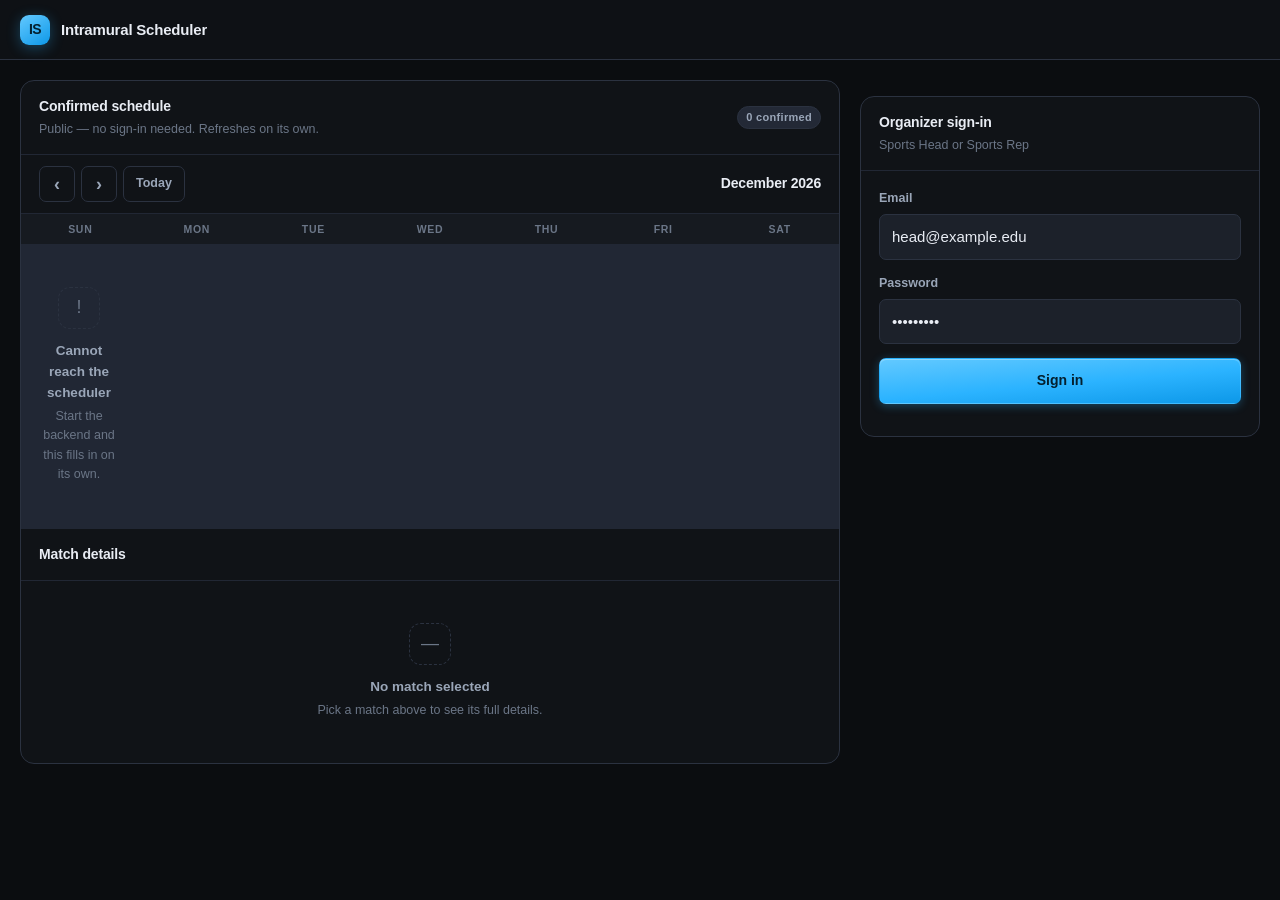
==== commit 75fc4033: "Fix three frontend defects found by reviewing the running page [hidden] was not hiding. The UA rule " ====
--- a/frontend/index.html
+++ b/frontend/index.html
@@ -154,11 +154,11 @@
           <div class="row2">
             <div class="field">
               <label for="b-start">Starts</label>
-              <input id="b-start" type="text" spellcheck="false">
+              <input id="b-start" type="datetime-local" step="60">
             </div>
             <div class="field">
               <label for="b-end">Ends</label>
-              <input id="b-end" type="text" spellcheck="false">
+              <input id="b-end" type="datetime-local" step="60">
             </div>
           </div>
           <div class="hint">The trimester is worked out from the date — you never pick a season.</div>
--- a/frontend/styles.css
+++ b/frontend/styles.css
@@ -60,6 +60,12 @@
 }
 
 * { box-sizing: border-box; }
+
+/* `hidden` has to win. The UA rule is [hidden]{display:none}, which any author
+   rule that sets `display` on a class beats — .term-badge{display:inline-flex}
+   silently left a stray empty chip in the app bar. Anything toggled with
+   el.hidden needs this to actually disappear. */
+[hidden] { display: none !important; }
 
 html, body { height: 100%; }
 
@@ -608,6 +614,13 @@
   z-index: 90;
   display: flex; flex-direction: column; gap: 9px;
   max-width: min(380px, calc(100vw - 36px));
+  /* Never cover the rail's primary button: toasts are confirmations, and a
+     confirmation that hides the next action is worse than no confirmation. */
+  pointer-events: none;
+}
+.toast { pointer-events: auto; }
+@media (min-width: 1041px) {
+  .toasts { right: calc(400px + 34px); }
 }
 .toast {
   display: flex; align-items: flex-start; gap: 10px;
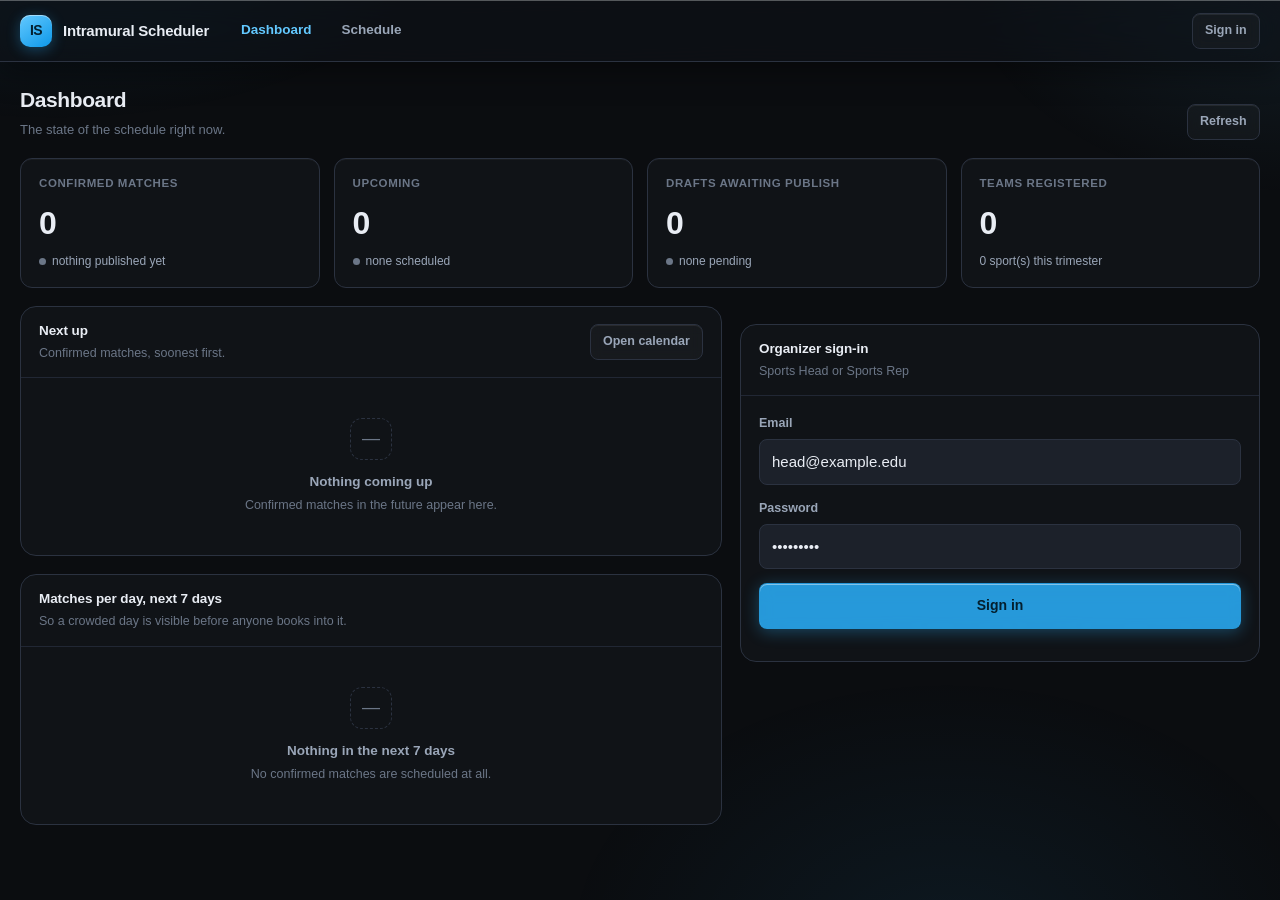
==== commit c8d0b416: "Restructure the UI: dashboard, glass nav, gliding pill; fix a timezone bug Merges database-populatio" ====
--- a/frontend/index.html
+++ b/frontend/index.html
@@ -9,18 +9,59 @@
 </head>
 <body>
 
+<!-- ====================================================== liquid glass =====
+     feTurbulence makes a noise field; feGaussianBlur softens it so the
+     distortion rolls rather than fizzes; feDisplacementMap shoves each
+     backdrop pixel sideways by that noise. The whole filter is then handed to
+     backdrop-filter alongside the blur.
+
+     Two variants, because the ripple has to match the element's size: a long
+     shallow wave for the nav, a tighter one for buttons.                 -->
+<svg width="0" height="0" aria-hidden="true"
+     style="position:absolute;pointer-events:none">
+  <defs>
+    <filter id="glass-nav" x="-20%" y="-20%" width="140%" height="140%"
+            color-interpolation-filters="sRGB">
+      <feTurbulence type="fractalNoise" baseFrequency="0.006 0.010"
+                    numOctaves="2" seed="11" result="noise"/>
+      <feGaussianBlur in="noise" stdDeviation="2.5" result="softNoise"/>
+      <feDisplacementMap in="SourceGraphic" in2="softNoise" scale="16"
+                         xChannelSelector="R" yChannelSelector="G"/>
+    </filter>
+
+    <filter id="glass-btn" x="-25%" y="-25%" width="150%" height="150%"
+            color-interpolation-filters="sRGB">
+      <feTurbulence type="fractalNoise" baseFrequency="0.014 0.020"
+                    numOctaves="2" seed="5" result="noise"/>
+      <feGaussianBlur in="noise" stdDeviation="1.6" result="softNoise"/>
+      <feDisplacementMap in="SourceGraphic" in2="softNoise" scale="9"
+                         xChannelSelector="R" yChannelSelector="G"/>
+    </filter>
+  </defs>
+</svg>
+
 <header class="appbar">
   <div class="brand">
     <div class="brand-mark" aria-hidden="true">IS</div>
     <div class="brand-name">Intramural Scheduler</div>
   </div>
 
+  <nav class="nav" id="nav" aria-label="Main">
+    <!-- Anchored to whichever link is hovered; see the pill rules in CSS. -->
+    <div class="nav-pill" aria-hidden="true"></div>
+    <button class="nav-link" type="button" data-view="dashboard" aria-current="page">Dashboard</button>
+    <button class="nav-link" type="button" data-view="schedule">Schedule</button>
+    <button class="nav-link" type="button" data-view="book"     data-auth hidden>Book</button>
+    <button class="nav-link" type="button" data-view="roster"   data-auth hidden>Roster</button>
+    <button class="nav-link" type="button" data-view="generate" data-auth hidden>Generate</button>
+    <button class="nav-link" type="button" data-view="admin"    data-head hidden>Admin</button>
+  </nav>
+
   <div class="appbar-right">
     <div class="term-badge" id="term-badge" hidden>
       <span class="dot" aria-hidden="true"></span>
       <span><b id="term-label">—</b> <span id="term-note"></span></span>
     </div>
-
     <div class="session-chip" id="session-chip" hidden>
       <span>
         <span class="who" id="session-who">—</span>
@@ -28,24 +69,112 @@
       </span>
       <button class="btn btn-ghost btn-sm" id="signout" type="button">Sign out</button>
     </div>
+    <button class="btn btn-ghost btn-sm" id="signin-nav" type="button">Sign in</button>
   </div>
 </header>
 
-<main class="shell">
-
-  <!-- ================================================== public schedule ===
-       Jakob's Law: a schedule belongs in a month grid, on the left, where
-       every calendar anyone already uses puts it. The grid also shows load
-       and gaps at a glance in a way a flat list cannot.                   -->
-  <section class="panel" aria-labelledby="sched-title">
-    <div class="panel-head">
-      <div>
-        <h1 class="panel-title" id="sched-title">Confirmed schedule</h1>
-        <div class="panel-sub">Public — no sign-in needed. Refreshes on its own.</div>
-      </div>
-      <span class="pill pill-sport" id="match-count">—</span>
-    </div>
-
+<!-- ================================================================ views -->
+
+<!-- ----------------------------------------------------------- dashboard -->
+<main class="view" id="view-dashboard">
+  <div class="view-head">
+    <div>
+      <h1 class="view-title">Dashboard</h1>
+      <div class="view-sub" id="dash-sub">The state of the schedule right now.</div>
+    </div>
+    <button class="btn btn-ghost btn-sm" id="dash-refresh" type="button">Refresh</button>
+  </div>
+
+  <!-- Stat tiles, not charts: one number answering one question is a hero
+       number, and a chart around it adds ink without adding meaning. -->
+  <section class="tiles" id="tiles" aria-label="Summary"></section>
+
+  <div class="dash-grid">
+    <div>
+      <section class="panel">
+        <div class="panel-head">
+          <div>
+            <h2 class="panel-title">Next up</h2>
+            <div class="panel-sub">Confirmed matches, soonest first.</div>
+          </div>
+          <button class="btn btn-ghost btn-sm" data-goto="schedule" type="button">Open calendar</button>
+        </div>
+        <div id="next-up"></div>
+      </section>
+
+      <section class="panel">
+        <div class="panel-head">
+          <div>
+            <h2 class="panel-title">Matches per day, next 7 days</h2>
+            <div class="panel-sub">So a crowded day is visible before anyone books into it.</div>
+          </div>
+        </div>
+        <div class="load-strip" id="load-strip"></div>
+        <div class="load-axis" id="load-axis"></div>
+      </section>
+    </div>
+
+    <div>
+      <section class="panel accent-card" id="pending-card" hidden>
+        <div class="panel-head">
+          <div>
+            <h2 class="panel-title">Role offered to you</h2>
+            <div class="panel-sub">It only takes effect once you accept.</div>
+          </div>
+        </div>
+        <div class="panel-body stack" id="pending-list"></div>
+      </section>
+
+      <section class="panel" id="dash-signin">
+        <div class="panel-head">
+          <div>
+            <h2 class="panel-title">Organizer sign-in</h2>
+            <div class="panel-sub">Sports Head or Sports Rep</div>
+          </div>
+        </div>
+        <div class="panel-body">
+          <div class="group">
+            <div class="field">
+              <label for="login-email">Email</label>
+              <input id="login-email" type="email" autocomplete="username"
+                     placeholder="head@example.edu" value="head@example.edu">
+            </div>
+            <div class="field">
+              <label for="login-password">Password</label>
+              <input id="login-password" type="password" autocomplete="current-password"
+                     placeholder="........" value="head-pass">
+            </div>
+            <button class="btn btn-primary" id="login-submit" type="button">Sign in</button>
+            <div id="login-result"></div>
+          </div>
+        </div>
+      </section>
+
+      <section class="panel" id="dash-drafts" hidden>
+        <div class="panel-head">
+          <div>
+            <h2 class="panel-title">Drafts awaiting publish</h2>
+            <div class="panel-sub">Holding their venue and players already.</div>
+          </div>
+          <span class="pill pill-draft" id="draft-count">0</span>
+        </div>
+        <div class="panel-body" id="drafts"></div>
+      </section>
+    </div>
+  </div>
+</main>
+
+<!-- ------------------------------------------------------------ schedule -->
+<main class="view" id="view-schedule" hidden>
+  <div class="view-head">
+    <div>
+      <h1 class="view-title">Schedule</h1>
+      <div class="view-sub">Public — no sign-in needed. Refreshes on its own.</div>
+    </div>
+    <span class="pill pill-sport" id="match-count">—</span>
+  </div>
+
+  <section class="panel">
     <div class="cal-bar">
       <div class="cal-nav">
         <button class="btn btn-ghost btn-icon" id="cal-prev" type="button" aria-label="Previous month">&lsaquo;</button>
@@ -61,131 +190,88 @@
     </div>
 
     <div class="grid" id="calendar"></div>
-
-    <div class="panel-head detail-head">
-      <h2 class="panel-title">Match details</h2>
-    </div>
+    <div class="cal-note" id="cal-note" hidden></div>
+  </section>
+
+  <section class="panel">
+    <div class="panel-head"><h2 class="panel-title">Match details</h2></div>
     <div id="match-detail"></div>
   </section>
-
-  <!-- ==================================================== organizer rail -->
-  <aside class="rail">
-
-    <!-- A pending handover is rare and consequential, so it gets its own card
-         at the top rather than hiding inside a tab (Von Restorff). -->
-    <section class="panel accent-card" id="pending-card" hidden>
-      <div class="panel-head">
-        <div>
-          <h2 class="panel-title">Role offered to you</h2>
-          <div class="panel-sub">It only takes effect once you accept.</div>
-        </div>
-      </div>
-      <div class="panel-body stack" id="pending-list"></div>
-    </section>
-
-    <!-- Sign in: one job, one button. -->
-    <section class="panel" id="login-card" aria-labelledby="login-title">
-      <div class="panel-head">
-        <div>
-          <h2 class="panel-title" id="login-title">Organizer sign-in</h2>
-          <div class="panel-sub">Sports Head or Sports Rep</div>
-        </div>
-      </div>
+</main>
+
+<!-- ---------------------------------------------------------------- book -->
+<main class="view" id="view-book" hidden>
+  <div class="view-head">
+    <div>
+      <h1 class="view-title">Book a match</h1>
+      <div class="view-sub">Checked against every venue, player and rest period before it is saved.</div>
+    </div>
+  </div>
+
+  <section class="panel" style="max-width:560px">
+    <div class="panel-body">
+      <!-- Proximity: who / where-and-when / act. -->
+      <div class="group">
+        <div class="group-label">Who is playing</div>
+        <div class="field">
+          <label for="b-sport">Sport</label>
+          <select id="b-sport"></select>
+        </div>
+        <div class="row2">
+          <div class="field">
+            <label for="b-home">Home</label>
+            <select id="b-home"></select>
+          </div>
+          <div class="field">
+            <label for="b-away">Away</label>
+            <select id="b-away"></select>
+          </div>
+        </div>
+      </div>
+
+      <div class="group">
+        <div class="group-label">Where and when</div>
+        <div class="field">
+          <label for="b-venue">Venue</label>
+          <select id="b-venue"></select>
+        </div>
+        <div class="row2">
+          <div class="field">
+            <label for="b-start">Starts</label>
+            <input id="b-start" type="datetime-local" step="60">
+          </div>
+          <div class="field">
+            <label for="b-end">Ends</label>
+            <input id="b-end" type="datetime-local" step="60">
+          </div>
+        </div>
+        <div class="hint">The trimester is worked out from the date — you never pick a season.</div>
+      </div>
+
+      <div class="group">
+        <!-- Fitts: full width, 44px, directly under the last field. -->
+        <button class="btn btn-primary" id="book-submit" type="button">Check and create draft</button>
+        <div id="book-result"></div>
+      </div>
+    </div>
+  </section>
+</main>
+
+<!-- -------------------------------------------------------------- roster -->
+<main class="view" id="view-roster" hidden>
+  <div class="view-head">
+    <div>
+      <h1 class="view-title">Roster</h1>
+      <div class="view-sub">A student may play several sports, but only one team per sport in a trimester.</div>
+    </div>
+  </div>
+
+  <div class="dash-grid">
+    <section class="panel">
+      <div class="panel-head"><h2 class="panel-title">Add a player</h2></div>
       <div class="panel-body">
         <div class="group">
           <div class="field">
-            <label for="login-email">Email</label>
-            <input id="login-email" type="email" autocomplete="username"
-                   placeholder="head@example.edu" value="head@example.edu">
-          </div>
-          <div class="field">
-            <label for="login-password">Password</label>
-            <input id="login-password" type="password" autocomplete="current-password"
-                   placeholder="........" value="head-pass">
-          </div>
-          <button class="btn btn-primary" id="login-submit" type="button">Sign in</button>
-          <div id="login-result"></div>
-        </div>
-      </div>
-    </section>
-
-    <!-- Hick's Law: five jobs, only one set of controls visible at a time. -->
-    <section class="panel" id="organizer" hidden aria-labelledby="tools-title">
-      <h2 class="sr-only" id="tools-title">Organizer tools</h2>
-
-      <div class="tabs" role="tablist" aria-label="Organizer tools">
-        <button class="tab" role="tab" data-tab="book"     aria-selected="true"  type="button">Book</button>
-        <button class="tab" role="tab" data-tab="drafts"   aria-selected="false" type="button">
-          Drafts <span class="pill pill-draft" id="draft-count">0</span>
-        </button>
-        <button class="tab" role="tab" data-tab="roster"   aria-selected="false" type="button">Roster</button>
-        <button class="tab" role="tab" data-tab="generate" aria-selected="false" type="button">Generate</button>
-        <button class="tab" role="tab" data-tab="admin"    aria-selected="false" type="button" id="admin-tab" hidden>Admin</button>
-      </div>
-
-      <!-- ------------------------------------------------------- book ---
-           Proximity: who / where-and-when / act. Three groups, tight
-           inside and clearly separated from one another.               -->
-      <div class="panel-body tabpanel is-active" data-panel="book" role="tabpanel">
-        <div class="group">
-          <div class="group-label">Who is playing</div>
-          <div class="field">
-            <label for="b-sport">Sport</label>
-            <select id="b-sport"></select>
-          </div>
-          <div class="row2">
-            <div class="field">
-              <label for="b-home">Home</label>
-              <select id="b-home"></select>
-            </div>
-            <div class="field">
-              <label for="b-away">Away</label>
-              <select id="b-away"></select>
-            </div>
-          </div>
-        </div>
-
-        <div class="group">
-          <div class="group-label">Where and when</div>
-          <div class="field">
-            <label for="b-venue">Venue</label>
-            <select id="b-venue"></select>
-          </div>
-          <div class="row2">
-            <div class="field">
-              <label for="b-start">Starts</label>
-              <input id="b-start" type="datetime-local" step="60">
-            </div>
-            <div class="field">
-              <label for="b-end">Ends</label>
-              <input id="b-end" type="datetime-local" step="60">
-            </div>
-          </div>
-          <div class="hint">The trimester is worked out from the date — you never pick a season.</div>
-        </div>
-
-        <div class="group">
-          <!-- Fitts: full width, 44px tall, directly under the last field so
-               the pointer has almost nowhere left to travel. -->
-          <button class="btn btn-primary" id="book-submit" type="button">Check and create draft</button>
-          <div id="book-result"></div>
-        </div>
-      </div>
-
-      <!-- ----------------------------------------------------- drafts --- -->
-      <div class="panel-body tabpanel" data-panel="drafts" role="tabpanel">
-        <div id="drafts"></div>
-        <div class="hint" style="margin-top:14px">
-          A draft holds its venue and players but stays invisible to viewers
-          until published. Cancelling releases the slot straight away.
-        </div>
-      </div>
-
-      <!-- ----------------------------------------------------- roster --- -->
-      <div class="panel-body tabpanel" data-panel="roster" role="tabpanel">
-        <div class="group">
-          <div class="group-label">Add a player</div>
-          <div class="field">
             <label for="p-team">Team</label>
             <select id="p-team"></select>
           </div>
@@ -201,14 +287,6 @@
           </div>
           <button class="btn btn-primary" id="roster-submit" type="button">Add to roster</button>
           <div id="roster-result"></div>
-          <div class="hint">
-            A student may play several sports, but only one team per sport in a trimester.
-          </div>
-        </div>
-
-        <div class="group">
-          <div class="group-label">Current roster</div>
-          <div id="roster-list" class="stack"></div>
         </div>
 
         <div class="group">
@@ -227,34 +305,63 @@
           <div id="team-result"></div>
         </div>
       </div>
-
-      <!-- --------------------------------------------------- generate ---
-           A fixture builder, not a JSON box: the same information without
-           asking anyone to hand-write syntax a typo silently breaks.    -->
-      <div class="panel-body tabpanel" data-panel="generate" role="tabpanel">
+    </section>
+
+    <section class="panel">
+      <div class="panel-head">
+        <h2 class="panel-title">Current roster</h2>
+        <span class="pill pill-sport" id="roster-count">—</span>
+      </div>
+      <div class="panel-body stack" id="roster-list"></div>
+    </section>
+  </div>
+</main>
+
+<!-- ------------------------------------------------------------ generate -->
+<main class="view" id="view-generate" hidden>
+  <div class="view-head">
+    <div>
+      <h1 class="view-title">Generate fixtures</h1>
+      <div class="view-sub">Each candidate is checked against everything else; clean ones become drafts.</div>
+    </div>
+  </div>
+
+  <section class="panel" style="max-width:620px">
+    <div class="panel-body">
+      <div class="group">
+        <div class="group-label">Candidate fixtures</div>
+        <div class="hint">
+          A fixture builder rather than a JSON box, so a typo cannot silently
+          break a run.
+        </div>
+        <div id="fixtures" class="stack"></div>
+        <button class="btn btn-ghost" id="add-fixture" type="button">+ Add fixture</button>
+      </div>
+      <div class="group">
+        <button class="btn btn-primary" id="generate-submit" type="button">Run generation</button>
+        <div id="generate-result"></div>
+      </div>
+    </div>
+  </section>
+</main>
+
+<!-- --------------------------------------------------------------- admin -->
+<main class="view" id="view-admin" hidden>
+  <div class="view-head">
+    <div>
+      <h1 class="view-title">Admin</h1>
+      <div class="view-sub">Head only — these change what every sport may book.</div>
+    </div>
+  </div>
+
+  <div class="dash-grid">
+    <section class="panel">
+      <div class="panel-head"><h2 class="panel-title">Master sheet</h2></div>
+      <div class="panel-body">
         <div class="group">
-          <div class="group-label">Candidate fixtures</div>
-          <div class="hint">
-            Each one is checked against everything else. Clean fixtures become
-            drafts; the rest come back with the reason they were skipped.
-          </div>
-          <div id="fixtures" class="stack"></div>
-          <button class="btn btn-ghost" id="add-fixture" type="button">+ Add fixture</button>
-        </div>
-        <div class="group">
-          <button class="btn btn-primary" id="generate-submit" type="button">Run generation</button>
-          <div id="generate-result"></div>
-        </div>
-      </div>
-
-      <!-- ------------------------------------------------------ admin --- -->
-      <div class="panel-body tabpanel" data-panel="admin" role="tabpanel">
-        <div class="group">
-          <div class="group-label">Master sheet</div>
           <div class="hint">
             Bookings kept in the shared Google Sheet are mirrored here so the
-            conflict checks can see them. A sync changes what every sport may
-            book, so it is Head-only.
+            conflict checks can see them.
           </div>
           <div class="row2">
             <button class="btn btn-ghost" id="sheet-status" type="button">Check status</button>
@@ -262,9 +369,13 @@
           </div>
           <div id="sheet-result"></div>
         </div>
-
+      </div>
+    </section>
+
+    <section class="panel">
+      <div class="panel-head"><h2 class="panel-title">Academic terms</h2></div>
+      <div class="panel-body">
         <div class="group">
-          <div class="group-label">Academic terms</div>
           <div class="row2">
             <div class="field">
               <label for="term-label-input">Label</label>
@@ -282,9 +393,13 @@
           <button class="btn btn-ghost" id="term-submit" type="button">Create term</button>
           <div id="term-list" class="stack" style="margin-top:12px"></div>
         </div>
-
+      </div>
+    </section>
+
+    <section class="panel">
+      <div class="panel-head"><h2 class="panel-title">Hand over a role</h2></div>
+      <div class="panel-body">
         <div class="group">
-          <div class="group-label">Hand over a role</div>
           <div class="row2">
             <div class="field">
               <label for="nom-role">Role</label>
@@ -309,19 +424,21 @@
           <button class="btn btn-primary" id="nominate-submit" type="button">Nominate</button>
           <div id="succession-result"></div>
         </div>
-
-        <div class="group">
-          <div class="group-label">Assignment history</div>
-          <div id="assignment-history" class="stack"></div>
-        </div>
-      </div>
-
-    </section>
-  </aside>
+      </div>
+    </section>
+
+    <section class="panel">
+      <div class="panel-head"><h2 class="panel-title">Assignment history</h2></div>
+      <div class="panel-body stack" id="assignment-history"></div>
+    </section>
+  </div>
 </main>
 
 <div class="toasts" id="toasts" role="status" aria-live="polite"></div>
 
-<script type="module" src="app.js"></script>
+<!-- app.js has no imports; a classic script also works when this file is
+     opened directly from disk, where module scripts are commonly blocked by
+     browser file-origin rules. -->
+<script src="app.js" defer></script>
 </body>
 </html>
--- a/frontend/styles.css
+++ b/frontend/styles.css
@@ -1,11 +1,10 @@
 /* ============================================================================
    Intramural Scheduler — Onyx + Candy Blue
-   Hand-written CSS. No framework, no reset library, no build step.
-
-   The palette is deliberately almost monochrome. Candy Blue is spent on
-   exactly one thing per view — the action you are most likely to want — so
-   that it actually reads as special (Von Restorff). Everything that is merely
-   available is onyx and grey.
+   Hand-written CSS. No framework, no reset library.
+
+   Palette and motion curve are unchanged from the previous revision; this file
+   restructures layout and material only. design.md records the reasoning
+   behind every rule here that looks like a preference.
    ========================================================================= */
 
 :root {
@@ -32,20 +31,19 @@
   --text-faint:#6b7687;
   --on-candy:  #04202f;
 
-  /* Semantic — each conflict kind gets its own hue so they are told apart
-     at a glance rather than by reading the label. */
+  /* Status — reserved, never decoration. Each says what to DO about it. */
   --ok:        #3ddc97;
   --ok-wash:   rgba(61, 220, 151, 0.12);
-  --venue:     #ff6b6b;   /* venue clash */
+  --venue:     #ff6b6b;
   --venue-wash:rgba(255, 107, 107, 0.12);
-  --player:    #ffb454;   /* double-booked player */
+  --player:    #ffb454;
   --player-wash:rgba(255, 180, 84, 0.12);
-  --blackout:  #b79cff;   /* not a clash — not enough rest */
+  --blackout:  #b79cff;
   --blackout-wash: rgba(183, 156, 255, 0.13);
 
-  --radius:   10px;
-  --radius-sm: 7px;
-  --radius-lg: 14px;
+  --radius:    12px;
+  --radius-sm: 8px;
+  --radius-lg: 16px;
 
   /* Fitts's Law: nothing interactive is smaller than this. */
   --tap: 44px;
@@ -54,23 +52,22 @@
           Helvetica, Arial, sans-serif;
   --mono: ui-monospace, SFMono-Regular, "SF Mono", Menlo, Consolas, monospace;
 
-  /* One spring, used everywhere, so every press feels like the same product */
   --spring: cubic-bezier(0.34, 1.56, 0.64, 1);
   --ease:   cubic-bezier(0.4, 0, 0.2, 1);
+
+  --nav-h: 62px;
 }
 
 * { box-sizing: border-box; }
 
 /* `hidden` has to win. The UA rule is [hidden]{display:none}, which any author
-   rule that sets `display` on a class beats — .term-badge{display:inline-flex}
-   silently left a stray empty chip in the app bar. Anything toggled with
-   el.hidden needs this to actually disappear. */
+   rule setting `display` on a class beats — that silently left a stray empty
+   chip in the app bar once already. */
 [hidden] { display: none !important; }
-
-html, body { height: 100%; }
 
 body {
   margin: 0;
+  min-height: 100vh;
   background: var(--onyx-900);
   color: var(--text);
   font-family: var(--sans);
@@ -79,56 +76,159 @@
   -webkit-font-smoothing: antialiased;
 }
 
+/* A faint field behind everything, so the glass has something to refract.
+   Over flat black, "liquid glass" is indistinguishable from flat black. */
+body::before {
+  content: "";
+  position: fixed;
+  inset: -10%;
+  z-index: -1;
+  pointer-events: none;
+  background:
+    radial-gradient(48rem 30rem at 12% -8%, rgba(43,179,255,0.16), transparent 62%),
+    radial-gradient(36rem 26rem at 92% 4%, rgba(99,201,255,0.10), transparent 58%),
+    radial-gradient(40rem 28rem at 70% 96%, rgba(43,179,255,0.07), transparent 60%);
+}
+
 h1, h2, h3, p { margin: 0; }
-
 button, input, select, textarea { font: inherit; color: inherit; }
 
 :focus-visible {
   outline: 2px solid var(--candy-500);
   outline-offset: 2px;
-  border-radius: 4px;
-}
-
-/* ---------------------------------------------------------------- app bar */
+  border-radius: 5px;
+}
+
+.sr-only {
+  position: absolute; width: 1px; height: 1px;
+  padding: 0; margin: -1px; overflow: hidden;
+  clip: rect(0,0,0,0); white-space: nowrap; border: 0;
+}
+
+/* ======================================================= nav bar — glass ===
+   backdrop-filter with an SVG filter reference is NOT universally supported;
+   Chrome parsed and silently dropped it for years. Confirmed rendering in
+   Chrome 154 before this shipped. blur() sits in the same declaration so a
+   browser that ignores the url() still frosts the bar. */
 
 .appbar {
   position: sticky;
   top: 0;
-  z-index: 40;
+  z-index: 60;
   display: flex;
   align-items: center;
-  justify-content: space-between;
-  gap: 16px;
+  gap: 18px;
+  height: var(--nav-h);
   padding: 0 20px;
-  height: 60px;
-  background: rgba(16, 19, 23, 0.86);
-  backdrop-filter: blur(12px);
+  background: rgba(16, 19, 23, 0.62);
+  backdrop-filter: blur(18px) saturate(150%);
   border-bottom: 1px solid var(--line);
-}
-
-.brand { display: flex; align-items: center; gap: 11px; min-width: 0; }
+  /* The lit edge: one pixel of white along the top. Without it the effect
+     reads as fog rather than glass. */
+  box-shadow: inset 0 1px 0 rgba(255, 255, 255, 0.30),
+              0 8px 32px rgba(0, 0, 0, 0.42);
+}
+
+@supports (backdrop-filter: url(#glass-nav)) {
+  .appbar { backdrop-filter: url(#glass-nav) blur(16px) saturate(150%); }
+}
+
+.brand { display: flex; align-items: center; gap: 11px; flex: none; }
 
 .brand-mark {
-  width: 30px; height: 30px;
-  border-radius: 9px;
+  width: 32px; height: 32px;
+  border-radius: 10px;
   display: grid; place-items: center;
   background: linear-gradient(145deg, var(--candy-400), var(--candy-600));
   color: var(--on-candy);
-  font-weight: 800;
-  font-size: 14px;
+  font-weight: 800; font-size: 14px;
   letter-spacing: -0.5px;
-  box-shadow: 0 3px 14px var(--candy-glow);
-  flex: none;
+  box-shadow: 0 3px 14px var(--candy-glow),
+              inset 0 1px 0 rgba(255,255,255,0.45);
 }
 
 .brand-name {
   font-size: 15px; font-weight: 650; letter-spacing: -0.2px;
-  white-space: nowrap; overflow: hidden; text-overflow: ellipsis;
-}
-
-.appbar-right { display: flex; align-items: center; gap: 10px; }
-
-/* Term badge — ambient context, never competes with the accent */
+  white-space: nowrap;
+}
+@media (max-width: 760px) { .brand-name { display: none; } }
+
+/* ------------------------------------------------- the gliding nav pill ---
+   No JavaScript. The hovered link claims `anchor-name`, the pill is anchored
+   to it, and because the pill's edges are ordinary left/right values a plain
+   transition turns each jump into a glide.
+
+   `anchor()` inside the `inset` SHORTHAND does not resolve in Chrome 154 —
+   only the longhands do. `inset: anchor(...)` silently produces no
+   positioning at all. */
+
+.nav {
+  position: relative;
+  display: flex;
+  align-items: center;
+  gap: 2px;
+  min-width: 0;
+  overflow-x: auto;
+  scrollbar-width: none;
+}
+.nav::-webkit-scrollbar { display: none; }
+
+.nav-link {
+  position: relative;
+  z-index: 1;
+  display: inline-flex;
+  align-items: center;
+  height: 38px;
+  padding: 0 14px;
+  border: none;
+  background: none;
+  border-radius: 9px;
+  color: var(--text-dim);
+  font-size: 13.5px;
+  font-weight: 600;
+  white-space: nowrap;
+  cursor: pointer;
+  transition: color 180ms var(--ease), transform 300ms var(--spring);
+}
+.nav-link:hover { color: var(--text); }
+.nav-link:active { transform: scale(0.94); transition: transform 80ms ease-out; }
+
+/* Selection is not hover. Hover moves the pill; selection colours the label. */
+.nav-link[aria-current="page"] { color: var(--candy-400); }
+
+.nav-link:hover { anchor-name: --nav-pill; }
+
+.nav-pill {
+  position: absolute;
+  z-index: 0;
+  position-anchor: --nav-pill;
+  left: anchor(left);
+  right: anchor(right);
+  top: anchor(top);
+  bottom: anchor(bottom);
+  border-radius: 9px;
+  background: rgba(43, 179, 255, 0.14);
+  box-shadow: inset 0 0 0 1px rgba(43, 179, 255, 0.34),
+              inset 0 1px 0 rgba(255, 255, 255, 0.22);
+  opacity: 0;
+  pointer-events: none;
+  transition:
+    left   380ms var(--spring),
+    right  380ms var(--spring),
+    top    200ms var(--ease),
+    bottom 200ms var(--ease),
+    opacity 200ms var(--ease);
+}
+.nav:hover .nav-pill { opacity: 1; }
+
+/* Engines without anchor positioning get no pill rather than a stuck one. */
+@supports not (anchor-name: --x) {
+  .nav-pill { display: none; }
+  .nav-link:hover { background: rgba(43,179,255,0.12); }
+}
+
+.appbar-right { display: flex; align-items: center; gap: 10px; margin-left: auto; flex: none; }
+
 .term-badge {
   display: inline-flex; align-items: center; gap: 7px;
   padding: 5px 11px;
@@ -146,6 +246,7 @@
   box-shadow: 0 0 0 3px var(--ok-wash);
 }
 .term-badge.is-break .dot { background: var(--player); box-shadow: 0 0 0 3px var(--player-wash); }
+@media (max-width: 1080px) { .term-badge { display: none; } }
 
 .session-chip {
   display: flex; align-items: center; gap: 9px;
@@ -154,26 +255,27 @@
   border-radius: 999px;
   background: var(--onyx-700);
   font-size: 12.5px;
+  white-space: nowrap;
 }
 .session-chip .who { color: var(--text); font-weight: 600; }
 .session-chip .scope { color: var(--text-faint); }
-
-/* ------------------------------------------------------------------ layout */
-
-.shell {
-  display: grid;
-  grid-template-columns: minmax(0, 1fr) 400px;
-  gap: 20px;
-  padding: 20px;
-  max-width: 1500px;
+@media (max-width: 620px) { .session-chip .scope { display: none; } }
+
+/* ================================================================== views */
+
+.view {
+  max-width: 1360px;
   margin: 0 auto;
-  align-items: start;
-}
-
-@media (max-width: 1040px) {
-  .shell { grid-template-columns: 1fr; }
-  .rail { order: -1; }           /* on narrow screens, act first, browse after */
-}
+  padding: 22px 20px 64px;
+}
+
+.view-head {
+  display: flex; align-items: flex-end; justify-content: space-between;
+  gap: 16px; flex-wrap: wrap;
+  margin-bottom: 18px;
+}
+.view-title { font-size: 21px; font-weight: 680; letter-spacing: -0.4px; }
+.view-sub { font-size: 13px; color: var(--text-faint); margin-top: 3px; }
 
 .panel {
   background: var(--onyx-800);
@@ -181,22 +283,19 @@
   border-radius: var(--radius-lg);
   overflow: hidden;
 }
+.panel + .panel { margin-top: 18px; }
 
 .panel-head {
   display: flex; align-items: center; justify-content: space-between;
   gap: 12px;
-  padding: 15px 18px;
+  padding: 14px 18px;
   border-bottom: 1px solid var(--line-soft);
 }
-
-.panel-title { font-size: 14px; font-weight: 650; letter-spacing: -0.15px; }
-
+.panel-title { font-size: 13.5px; font-weight: 650; letter-spacing: -0.1px; }
 .panel-sub { font-size: 12.5px; color: var(--text-faint); margin-top: 2px; }
-
 .panel-body { padding: 18px; }
 
-/* Proximity: a group of related controls sits tight together, and groups are
-   separated by roughly double that gap. Nothing else signals the grouping. */
+/* Proximity does the grouping. Do not add boxes on top of it. */
 .group { display: flex; flex-direction: column; gap: 14px; }
 .group + .group { margin-top: 26px; padding-top: 22px; border-top: 1px solid var(--line-soft); }
 .group-label {
@@ -205,16 +304,13 @@
   margin-bottom: -4px;
 }
 
-.field { display: flex; flex-direction: column; gap: 6px; }  /* label hugs input */
+.field { display: flex; flex-direction: column; gap: 6px; }
 .row2 { display: grid; grid-template-columns: 1fr 1fr; gap: 12px; }
-
-label {
-  font-size: 12.5px;
-  color: var(--text-dim);
-  font-weight: 550;
-}
-
-input, select {
+@media (max-width: 560px) { .row2 { grid-template-columns: 1fr; } }
+
+label { font-size: 12.5px; color: var(--text-dim); font-weight: 550; }
+
+input, select, textarea {
   width: 100%;
   min-height: var(--tap);
   padding: 10px 12px;
@@ -227,13 +323,14 @@
 }
 input::placeholder { color: var(--text-faint); }
 input:hover, select:hover { border-color: #38404f; }
-input:focus, select:focus {
+input:focus, select:focus, textarea:focus {
   outline: none;
   border-color: var(--candy-500);
   background: var(--onyx-500);
   box-shadow: 0 0 0 3px var(--candy-wash);
 }
-select { cursor: pointer; appearance: none;
+select {
+  cursor: pointer; appearance: none;
   background-image: linear-gradient(45deg, transparent 50%, var(--text-dim) 50%),
                     linear-gradient(135deg, var(--text-dim) 50%, transparent 50%);
   background-position: calc(100% - 17px) 50%, calc(100% - 12px) 50%;
@@ -244,9 +341,7 @@
 
 .hint { font-size: 11.5px; color: var(--text-faint); }
 
-/* ----------------------------------------------------- buttons: press+spring
-   Press compresses fast and linearly (it should feel immediate), release
-   overshoots on a spring (it should feel alive). Same curve everywhere.      */
+/* ================================================ buttons: press + spring */
 
 .btn {
   position: relative;
@@ -272,36 +367,43 @@
 .btn:active { transform: scale(0.955); transition: transform 80ms ease-out; }
 .btn:disabled { opacity: 0.45; cursor: not-allowed; transform: none; }
 
-/* Von Restorff: exactly one of these per panel. */
+/* The primary action is glass: translucent candy over a refracted backdrop,
+   with the same one-pixel lit edge as the nav. Exactly one per view. */
 .btn-primary {
   width: 100%;
-  background: linear-gradient(175deg, var(--candy-400), var(--candy-500) 55%, var(--candy-600));
+  background: color-mix(in srgb, var(--candy-500) 84%, transparent);
   color: var(--on-candy);
   font-weight: 700;
-  box-shadow: 0 2px 10px var(--candy-glow), inset 0 1px 0 rgba(255,255,255,0.28);
+  backdrop-filter: blur(8px) saturate(160%);
+  box-shadow: 0 3px 16px var(--candy-glow),
+              inset 0 1px 0 rgba(255, 255, 255, 0.42);
+}
+@supports (backdrop-filter: url(#glass-btn)) {
+  .btn-primary { backdrop-filter: url(#glass-btn) blur(7px) saturate(160%); }
 }
 .btn-primary:hover {
-  background: linear-gradient(175deg, #79d2ff, var(--candy-500) 55%, var(--candy-600));
-  box-shadow: 0 4px 18px var(--candy-glow), inset 0 1px 0 rgba(255,255,255,0.32);
+  background: color-mix(in srgb, var(--candy-400) 88%, transparent);
+  box-shadow: 0 5px 22px var(--candy-glow),
+              inset 0 1px 0 rgba(255, 255, 255, 0.5);
 }
 .btn-primary:active { transform: scale(0.965); }
 
 .btn-ghost {
-  background: transparent;
+  background: rgba(255,255,255,0.03);
   border-color: var(--line);
   color: var(--text-dim);
   min-height: 38px;
   padding: 7px 13px;
   font-size: 13px;
-}
-.btn-ghost:hover { background: var(--onyx-600); color: var(--text); border-color: #38404f; }
-
-.btn-danger-ghost { composes: btn-ghost; }
+  backdrop-filter: blur(6px);
+  box-shadow: inset 0 1px 0 rgba(255,255,255,0.08);
+}
+.btn-ghost:hover { background: rgba(255,255,255,0.07); color: var(--text); border-color: #38404f; }
 .btn-ghost.danger:hover { color: var(--venue); border-color: rgba(255,107,107,0.4); }
 
 .btn-sm { min-height: 36px; padding: 6px 12px; font-size: 12.5px; }
-
-/* Success pop — fires once when an action lands, then removes itself. */
+.btn-icon { min-height: 36px; width: 36px; padding: 0; font-size: 18px; line-height: 1; }
+
 @keyframes pop {
   0%   { transform: scale(0.955); }
   45%  { transform: scale(1.035); }
@@ -309,7 +411,6 @@
 }
 .btn.did-succeed { animation: pop 420ms var(--spring); }
 
-/* Busy spinner, drawn in CSS */
 .btn.is-busy { color: transparent !important; pointer-events: none; }
 .btn.is-busy::after {
   content: "";
@@ -324,119 +425,173 @@
 .btn-ghost.is-busy::after { color: var(--text); }
 @keyframes spin { to { transform: rotate(360deg); } }
 
-/* --------------------------------------------------------------------- tabs
-   Hick's Law: the organizer has five jobs, and only one set of controls is on
-   screen at a time. The rest are one tap away, not competing for attention.  */
-
-.tabs {
-  display: flex;
-  gap: 2px;
-  padding: 5px;
-  margin: 0;
+/* =============================================================== dashboard */
+
+.tiles {
+  display: grid;
+  grid-template-columns: repeat(auto-fit, minmax(205px, 1fr));
+  gap: 14px;
+  margin-bottom: 18px;
+}
+
+.tile {
+  padding: 16px 18px;
+  background: var(--onyx-800);
+  border: 1px solid var(--line);
+  border-radius: var(--radius);
+  box-shadow: inset 0 1px 0 rgba(255,255,255,0.04);
+}
+.tile-label {
+  font-size: 11.5px; font-weight: 650;
+  letter-spacing: 0.6px; text-transform: uppercase;
+  color: var(--text-faint);
+}
+/* Hero number: text tokens only, never a status colour, never animated —
+   a number that counts up is a number you cannot read yet. */
+.tile-value {
+  font-size: 32px; font-weight: 700;
+  letter-spacing: -1px;
+  color: var(--text);
+  margin-top: 6px;
+  font-variant-numeric: tabular-nums;
+}
+.tile-foot {
+  display: flex; align-items: center; gap: 6px;
+  font-size: 12px; color: var(--text-dim);
+  margin-top: 4px;
+}
+.tile-dot { width: 7px; height: 7px; border-radius: 50%; flex: none; }
+.tile-dot.ok   { background: var(--ok); box-shadow: 0 0 0 3px var(--ok-wash); }
+.tile-dot.warn { background: var(--player); box-shadow: 0 0 0 3px var(--player-wash); }
+.tile-dot.idle { background: var(--text-faint); }
+
+.dash-grid {
+  display: grid;
+  grid-template-columns: minmax(0, 1.35fr) minmax(0, 1fr);
+  gap: 18px;
+  align-items: start;
+}
+@media (max-width: 980px) { .dash-grid { grid-template-columns: 1fr; } }
+
+/* 7-day load strip — one hue, magnitude only, so no legend is needed; the
+   panel heading names the single series. */
+.load-strip {
+  display: grid;
+  grid-template-columns: repeat(7, 1fr);
+  gap: 2px;                      /* 2px surface gap between adjacent bars */
+  align-items: end;
+  height: 96px;
+  padding: 18px 18px 0;
+}
+.load-col { display: flex; align-items: flex-end; height: 100%; }
+.load-bar {
+  width: 100%;
+  min-height: 3px;
+  border-radius: 4px 4px 0 0;    /* rounded data-end, anchored to baseline */
+  background: var(--candy-500);
+  transition: height 420ms var(--ease);
+}
+.load-bar.is-empty { background: var(--onyx-500); }
+.load-axis {
+  display: grid; grid-template-columns: repeat(7, 1fr); gap: 2px;
+  padding: 8px 18px 16px;
+}
+.load-day { text-align: center; font-size: 10.5px; color: var(--text-faint); font-variant-numeric: tabular-nums; }
+.load-day b { display: block; color: var(--text-dim); font-weight: 600; font-size: 11.5px; }
+
+/* ================================================================ schedule */
+
+.cal-bar {
+  display: flex; align-items: center; justify-content: space-between;
+  gap: 12px;
+  padding: 11px 18px;
+  border-bottom: 1px solid var(--line-soft);
+}
+.cal-nav { display: flex; gap: 6px; }
+.cal-title { font-size: 14px; font-weight: 650; letter-spacing: -0.2px; }
+
+.weekdays {
+  display: grid; grid-template-columns: repeat(7, 1fr);
   background: var(--onyx-700);
   border-bottom: 1px solid var(--line-soft);
-  position: relative;
-  overflow-x: auto;
-  scrollbar-width: none;
-}
-.tabs::-webkit-scrollbar { display: none; }
-
-.tab {
-  flex: 1 0 auto;
-  min-height: 40px;
-  padding: 8px 14px;
+}
+.weekdays div {
+  text-align: center; padding: 7px 2px;
+  font-size: 10.5px; font-weight: 700;
+  letter-spacing: 0.7px; text-transform: uppercase;
+  color: var(--text-faint);
+}
+
+.grid { display: grid; grid-template-columns: repeat(7, 1fr); gap: 1px; background: var(--line-soft); }
+
+.day {
+  min-height: 108px;
+  background: var(--onyx-800);
+  padding: 6px;
+  display: flex; flex-direction: column; gap: 3px;
+}
+.day.is-empty { background: var(--onyx-900); }
+.day-num { font-family: var(--mono); font-size: 11px; color: var(--text-faint); padding: 1px 3px; }
+
+/* Exactly one cell is today, and it is the only cell carrying the accent. */
+.day.is-today { background: var(--onyx-700); }
+.day.is-today .day-num {
+  color: var(--on-candy);
+  background: var(--candy-500);
+  border-radius: 6px;
+  font-weight: 700;
+  align-self: flex-start;
+  padding: 1px 6px;
+}
+
+.event {
+  display: flex; flex-direction: column; gap: 1px;
+  width: 100%; text-align: left;
+  padding: 4px 6px;
   border: none;
-  border-radius: var(--radius-sm);
-  background: transparent;
-  color: var(--text-dim);
-  font-size: 13px; font-weight: 600;
+  border-left: 2px solid var(--candy-600);
+  border-radius: 5px;
+  background: var(--onyx-600);
+  color: var(--text);
   cursor: pointer;
-  white-space: nowrap;
-  transition: color 160ms var(--ease), background-color 160ms var(--ease),
-              transform 300ms var(--spring);
-}
-.tab:hover { color: var(--text); background: var(--onyx-600); }
-.tab:active { transform: scale(0.94); transition: transform 80ms ease-out; }
-.tab[aria-selected="true"] {
-  background: var(--onyx-500);
-  color: var(--text);
-  box-shadow: inset 0 0 0 1px var(--line);
-}
-.tab[aria-selected="true"]::after {
-  content: "";
-  position: absolute;
-  bottom: 3px;
-  height: 2px; width: 22px;
-  border-radius: 2px;
-  background: var(--candy-500);
-  transform: translateX(-50%);
-  margin-left: 0;
-  display: none;   /* the filled pill already reads as selected */
-}
-
-.tabpanel { display: none; }
-.tabpanel.is-active { display: block; animation: panel-in 260ms var(--ease); }
-@keyframes panel-in {
-  from { opacity: 0; transform: translateY(5px); }
-  to   { opacity: 1; transform: none; }
-}
-
-/* ------------------------------------------------------------- schedule list */
-
-.sched-list { display: flex; flex-direction: column; }
-
-.day-head {
-  position: sticky; top: 60px;
-  z-index: 5;
-  padding: 9px 18px;
-  background: var(--onyx-700);
-  border-top: 1px solid var(--line-soft);
+  overflow: hidden;
+  transition: transform 300ms var(--spring), background-color 140ms var(--ease),
+              border-color 140ms var(--ease);
+}
+.event:hover { background: var(--onyx-500); border-left-color: var(--candy-400); }
+.event:active { transform: scale(0.94); transition: transform 80ms ease-out; }
+.event.is-selected {
+  background: var(--candy-wash);
+  border-left-color: var(--candy-400);
+  box-shadow: inset 0 0 0 1px rgba(43,179,255,0.35);
+}
+.event-time { font-family: var(--mono); font-size: 10px; color: var(--candy-400); }
+.event-name { font-size: 11px; white-space: nowrap; overflow: hidden; text-overflow: ellipsis; }
+.more { font-size: 10px; color: var(--text-faint); padding-left: 4px; }
+
+.detail-card { padding: 16px 18px; }
+.detail-teams { font-size: 16px; font-weight: 650; letter-spacing: -0.2px; }
+.detail-when { font-size: 12.5px; color: var(--text-dim); margin-top: 3px; }
+.detail-card dl { margin: 14px 0 0; }
+
+/* ================================================================= matches */
+
+.match-row {
+  display: grid;
+  grid-template-columns: 64px minmax(0,1fr) auto;
+  gap: 12px; align-items: center;
+  padding: 11px 18px;
   border-bottom: 1px solid var(--line-soft);
-  font-size: 11.5px; font-weight: 700;
-  letter-spacing: 0.7px; text-transform: uppercase;
-  color: var(--text-dim);
-  display: flex; justify-content: space-between; align-items: center;
-}
-.day-head .count { color: var(--text-faint); font-weight: 600; letter-spacing: 0; text-transform: none; }
-
-.match {
-  display: grid;
-  grid-template-columns: 74px minmax(0,1fr) auto;
-  gap: 14px;
-  align-items: center;
-  padding: 13px 18px;
-  border-bottom: 1px solid var(--line-soft);
-  animation: row-in 300ms var(--ease) both;
-}
-.match:last-child { border-bottom: none; }
-@keyframes row-in {
-  from { opacity: 0; transform: translateY(-4px); }
-  to   { opacity: 1; transform: none; }
-}
-
-.match-time {
-  font-family: var(--mono);
-  font-size: 13px; font-weight: 600;
-  color: var(--text);
-  letter-spacing: -0.3px;
-}
-.match-time .dur { display: block; font-size: 11px; color: var(--text-faint); font-weight: 400; }
-
-.match-main { min-width: 0; }
-.match-teams {
-  font-size: 14px; font-weight: 600;
-  white-space: nowrap; overflow: hidden; text-overflow: ellipsis;
-}
-.match-meta {
-  font-size: 12px; color: var(--text-faint);
-  display: flex; gap: 8px; align-items: center; flex-wrap: wrap;
-  margin-top: 2px;
-}
-.match-meta .sep { opacity: 0.4; }
+}
+.match-row:last-child { border-bottom: none; }
+.match-when { font-family: var(--mono); font-size: 12px; color: var(--text); }
+.match-when span { display: block; font-size: 10.5px; color: var(--text-faint); }
+.match-teams { font-size: 13.5px; font-weight: 600; white-space: nowrap; overflow: hidden; text-overflow: ellipsis; }
+.match-meta { font-size: 11.5px; color: var(--text-faint); margin-top: 1px; }
 
 .pill {
   display: inline-flex; align-items: center; gap: 5px;
-  padding: 2px 8px;
+  padding: 2px 9px;
   border-radius: 999px;
   font-size: 11px; font-weight: 650;
   letter-spacing: 0.3px;
@@ -447,10 +602,8 @@
 .pill-draft { background: var(--player-wash); color: var(--player); border-color: rgba(255,180,84,0.3); }
 .pill-live  { background: var(--ok-wash); color: var(--ok); border-color: rgba(61,220,151,0.3); }
 
-/* ------------------------------------------------------- conflicts (the point)
-   Each kind is a different colour because they demand different responses:
-   a venue clash means move the room, a player clash means pick someone else,
-   a blackout means the player simply needs longer to recover.                */
+/* =============================================================== conflicts
+   Each kind is a different colour because each demands a different fix. */
 
 .conflicts {
   margin-top: 14px;
@@ -466,15 +619,12 @@
   44% { transform: translateX(4px); }
   66% { transform: translateX(-2px); }
 }
-
 .conflicts-head {
   padding: 10px 13px;
   font-size: 12.5px; font-weight: 700;
   color: var(--venue);
   border-bottom: 1px solid rgba(255,107,107,0.2);
-  display: flex; align-items: center; gap: 8px;
-}
-
+}
 .conflict {
   display: flex; gap: 10px;
   padding: 10px 13px;
@@ -482,14 +632,10 @@
   font-size: 12.5px;
 }
 .conflict:last-child { border-bottom: none; }
-
 .conflict-bar { width: 3px; border-radius: 2px; flex: none; }
-.c-venue           .conflict-bar { background: var(--venue); }
-.c-venue_external  .conflict-bar { background: var(--venue); }
-.c-player          .conflict-bar { background: var(--player); }
-.c-player_external .conflict-bar { background: var(--player); }
-.c-blackout          .conflict-bar { background: var(--blackout); }
-.c-blackout_external .conflict-bar { background: var(--blackout); }
+.c-venue .conflict-bar, .c-venue_external .conflict-bar { background: var(--venue); }
+.c-player .conflict-bar, .c-player_external .conflict-bar { background: var(--player); }
+.c-blackout .conflict-bar, .c-blackout_external .conflict-bar { background: var(--blackout); }
 .c-invalid .conflict-bar { background: var(--text-faint); }
 
 .conflict-kind { font-weight: 700; margin-bottom: 1px; }
@@ -500,24 +646,17 @@
 .conflict-why { color: var(--text-dim); }
 .conflict-why b { color: var(--text); font-weight: 600; }
 
-/* rest meter — shows how far short the recovery gap falls */
 .rest-meter {
-  margin-top: 6px;
-  height: 5px;
-  border-radius: 3px;
-  background: var(--onyx-500);
-  overflow: hidden;
+  margin-top: 6px; height: 5px;
+  border-radius: 3px; background: var(--onyx-500); overflow: hidden;
 }
 .rest-meter span {
   display: block; height: 100%;
-  background: var(--blackout);
-  border-radius: 3px;
+  background: var(--blackout); border-radius: 3px;
   transition: width 700ms var(--spring);
 }
 
-/* --------------------------------------------------------------- draft cards
-   Fitts: the button that acts on a draft sits inside that draft's own card,
-   so the pointer barely travels from reading it to acting on it.             */
+/* ================================================================== drafts */
 
 .draft {
   border: 1px solid var(--line);
@@ -533,26 +672,45 @@
 .draft-when { font-size: 12px; color: var(--text-dim); margin-top: 2px; }
 .draft-actions { display: flex; gap: 8px; margin-top: 12px; }
 .draft-actions .btn { flex: 1; }
-
 .draft.is-leaving { animation: row-out 280ms var(--ease) forwards; }
-@keyframes row-out {
-  to { opacity: 0; transform: translateX(14px) scale(0.97); max-height: 0; margin: 0; padding-block: 0; }
-}
-
-/* ------------------------------------------------------------------- states */
-
-.empty {
-  padding: 42px 22px;
-  text-align: center;
-  color: var(--text-faint);
-}
+
+@keyframes row-in  { from { opacity: 0; transform: translateY(-4px); } to { opacity: 1; transform: none; } }
+@keyframes row-out { to { opacity: 0; transform: translateX(14px) scale(0.97); max-height: 0; margin: 0; padding-block: 0; } }
+@keyframes panel-in { from { opacity: 0; transform: translateY(5px); } to { opacity: 1; transform: none; } }
+
+.view.is-entering { animation: panel-in 260ms var(--ease); }
+
+/* ==================================================================== rows */
+
+.roster-row {
+  display: flex; align-items: center; justify-content: space-between;
+  gap: 10px;
+  padding: 9px 11px;
+  border: 1px solid var(--line);
+  border-radius: var(--radius-sm);
+  background: var(--onyx-700);
+  animation: row-in 260ms var(--ease) both;
+}
+.roster-row.is-leaving { animation: row-out 240ms var(--ease) forwards; }
+.roster-name { font-size: 13px; font-weight: 600; }
+.roster-roll { font-family: var(--mono); font-size: 11.5px; color: var(--text-faint); }
+
+.fixture {
+  padding: 13px;
+  border: 1px solid var(--line);
+  border-radius: var(--radius);
+  background: var(--onyx-700);
+  display: flex; flex-direction: column; gap: 11px;
+  animation: row-in 260ms var(--ease) both;
+}
+
+/* ================================================================== states */
+
+.empty { padding: 40px 22px; text-align: center; color: var(--text-faint); }
 .empty-mark {
   width: 42px; height: 42px; margin: 0 auto 12px;
-  border-radius: 12px;
-  border: 1px dashed var(--line);
-  display: grid; place-items: center;
-  font-size: 18px;
-  color: var(--text-faint);
+  border-radius: 12px; border: 1px dashed var(--line);
+  display: grid; place-items: center; font-size: 18px; color: var(--text-faint);
 }
 .empty-title { color: var(--text-dim); font-weight: 600; font-size: 13.5px; }
 .empty-body { font-size: 12.5px; margin-top: 3px; }
@@ -566,7 +724,6 @@
 }
 @keyframes shimmer { from { background-position: 100% 0; } to { background-position: 0 0; } }
 
-/* inline result line under a form */
 .result {
   margin-top: 12px;
   padding: 10px 12px;
@@ -579,7 +736,6 @@
 .result.bad { background: var(--venue-wash); color: var(--venue); border-color: rgba(255,107,107,0.28); }
 .result.info{ background: var(--onyx-600); color: var(--text-dim); border-color: var(--line); }
 
-/* job progress */
 .stage {
   display: flex; align-items: center; gap: 10px;
   padding: 11px 13px;
@@ -589,24 +745,33 @@
   margin-top: 12px;
   font-size: 12.5px;
 }
-.stage-dot {
-  width: 9px; height: 9px; border-radius: 50%;
-  background: var(--text-faint);
-  flex: none;
-  transition: background-color 260ms var(--ease), box-shadow 260ms var(--ease);
-}
-.stage[data-state="QUEUED"]    .stage-dot { background: var(--text-dim); }
-.stage[data-state="RUNNING"]   .stage-dot { background: var(--candy-500);
-  box-shadow: 0 0 0 0 var(--candy-glow); animation: pulse 1.3s var(--ease) infinite; }
+.stage-dot { width: 9px; height: 9px; border-radius: 50%; background: var(--text-faint); flex: none;
+  transition: background-color 260ms var(--ease), box-shadow 260ms var(--ease); }
+.stage[data-state="RUNNING"] .stage-dot { background: var(--candy-500); animation: pulse 1.3s var(--ease) infinite; }
 .stage[data-state="COMPLETED"] .stage-dot { background: var(--ok); box-shadow: 0 0 0 4px var(--ok-wash); }
-.stage[data-state="FAILED"]    .stage-dot { background: var(--venue); box-shadow: 0 0 0 4px var(--venue-wash); }
+.stage[data-state="FAILED"] .stage-dot { background: var(--venue); box-shadow: 0 0 0 4px var(--venue-wash); }
 @keyframes pulse {
   0%   { box-shadow: 0 0 0 0 var(--candy-glow); }
   70%  { box-shadow: 0 0 0 9px rgba(43,179,255,0); }
   100% { box-shadow: 0 0 0 0 rgba(43,179,255,0); }
 }
 
-/* --------------------------------------------------------------------- toast */
+.stack { display: flex; flex-direction: column; gap: 10px; }
+.between { display: flex; align-items: center; justify-content: space-between; gap: 10px; }
+
+.kv { display: flex; justify-content: space-between; gap: 12px; font-size: 12.5px; padding: 6px 0; }
+.kv + .kv { border-top: 1px solid var(--line-soft); }
+.kv dt { color: var(--text-faint); }
+.kv dd { margin: 0; color: var(--text); font-family: var(--mono); font-size: 12px; }
+
+.accent-card {
+  border-color: rgba(43,179,255,0.45);
+  box-shadow: 0 0 0 1px rgba(43,179,255,0.12), 0 8px 30px rgba(43,179,255,0.10);
+}
+.accent-card .panel-head { border-bottom-color: rgba(43,179,255,0.2); }
+
+/* ================================================================== toasts
+   Bottom-right, but never on top of the primary action. */
 
 .toasts {
   position: fixed;
@@ -614,55 +779,30 @@
   z-index: 90;
   display: flex; flex-direction: column; gap: 9px;
   max-width: min(380px, calc(100vw - 36px));
-  /* Never cover the rail's primary button: toasts are confirmations, and a
-     confirmation that hides the next action is worse than no confirmation. */
   pointer-events: none;
-}
-.toast { pointer-events: auto; }
-@media (min-width: 1041px) {
-  .toasts { right: calc(400px + 34px); }
 }
 .toast {
   display: flex; align-items: flex-start; gap: 10px;
   padding: 12px 14px;
   border-radius: var(--radius);
-  background: var(--onyx-600);
-  border: 1px solid var(--line);
-  box-shadow: 0 10px 34px rgba(0,0,0,0.5);
+  background: rgba(28, 33, 42, 0.82);
+  backdrop-filter: blur(14px) saturate(150%);
+  border: 1px solid var(--line);
+  box-shadow: 0 10px 34px rgba(0,0,0,0.5), inset 0 1px 0 rgba(255,255,255,0.14);
   font-size: 13px;
+  pointer-events: auto;
   animation: toast-in 380ms var(--spring);
 }
 .toast.is-leaving { animation: toast-out 220ms var(--ease) forwards; }
-@keyframes toast-in {
-  from { opacity: 0; transform: translateY(14px) scale(0.94); }
-  to   { opacity: 1; transform: none; }
-}
-@keyframes toast-out {
-  to { opacity: 0; transform: translateX(22px) scale(0.97); }
-}
+@keyframes toast-in  { from { opacity: 0; transform: translateY(14px) scale(0.94); } to { opacity: 1; transform: none; } }
+@keyframes toast-out { to { opacity: 0; transform: translateX(22px) scale(0.97); } }
 .toast-bar { width: 3px; align-self: stretch; border-radius: 2px; background: var(--candy-500); flex: none; }
 .toast.ok  .toast-bar { background: var(--ok); }
 .toast.bad .toast-bar { background: var(--venue); }
 .toast-title { font-weight: 650; }
 .toast-body { color: var(--text-dim); font-size: 12.5px; margin-top: 1px; }
 
-/* -------------------------------------------------------------------- misc */
-
-.sr-only {
-  position: absolute; width: 1px; height: 1px;
-  padding: 0; margin: -1px; overflow: hidden;
-  clip: rect(0,0,0,0); white-space: nowrap; border: 0;
-}
-
-.stack { display: flex; flex-direction: column; gap: 10px; }
-.between { display: flex; align-items: center; justify-content: space-between; gap: 10px; }
-
-.kv { display: flex; justify-content: space-between; gap: 12px; font-size: 12.5px; padding: 6px 0; }
-.kv + .kv { border-top: 1px solid var(--line-soft); }
-.kv dt { color: var(--text-faint); }
-.kv dd { margin: 0; color: var(--text); font-family: var(--mono); font-size: 12px; }
-
-/* Honour the system setting. Motion here is decoration, never information. */
+/* Motion is decoration and never carries information, so it all comes off. */
 @media (prefers-reduced-motion: reduce) {
   *, *::before, *::after {
     animation-duration: 0.001ms !important;
@@ -672,147 +812,13 @@
   .btn:active { transform: none; }
 }
 
-/* ===================================================================
-   Calendar, roster and fixture components
-   =================================================================== */
-
-.cal-bar {
+/* An empty month beside a "3 confirmed" badge reads as a broken calendar,
+   so say where the matches actually are. */
+.cal-note {
   display: flex; align-items: center; justify-content: space-between;
   gap: 12px;
-  padding: 11px 18px;
-  border-bottom: 1px solid var(--line-soft);
-}
-.cal-nav { display: flex; gap: 6px; }
-
-.btn-icon {
-  min-height: 36px; width: 36px;
-  padding: 0;
-  font-size: 18px; line-height: 1;
-}
-
-.cal-title {
-  font-size: 14px; font-weight: 650;
-  letter-spacing: -0.2px;
-}
-
-.weekdays {
-  display: grid; grid-template-columns: repeat(7, 1fr);
-  padding: 0 1px;
-  background: var(--onyx-700);
-  border-bottom: 1px solid var(--line-soft);
-}
-.weekdays div {
-  text-align: center;
-  padding: 7px 2px;
-  font-size: 10.5px; font-weight: 700;
-  letter-spacing: 0.7px; text-transform: uppercase;
-  color: var(--text-faint);
-}
-
-.grid {
-  display: grid;
-  grid-template-columns: repeat(7, 1fr);
-  gap: 1px;
-  background: var(--line-soft);
-  border-bottom: 1px solid var(--line-soft);
-}
-
-.day {
-  min-height: 104px;
-  background: var(--onyx-800);
-  padding: 6px;
-  display: flex; flex-direction: column; gap: 3px;
-}
-.day.is-empty { background: var(--onyx-900); }
-
-.day-num {
-  font-family: var(--mono);
-  font-size: 11px;
-  color: var(--text-faint);
-  padding: 1px 3px;
-}
-
-/* Von Restorff: exactly one cell is today, and it is the only cell that
-   carries the accent. */
-.day.is-today { background: var(--onyx-700); }
-.day.is-today .day-num {
-  color: var(--on-candy);
-  background: var(--candy-500);
-  border-radius: 5px;
-  font-weight: 700;
-  align-self: flex-start;
-  padding: 1px 6px;
-}
-
-.event {
-  display: flex; flex-direction: column; gap: 1px;
-  width: 100%;
-  text-align: left;
-  padding: 4px 6px;
-  border: none;
-  border-left: 2px solid var(--candy-600);
-  border-radius: 4px;
-  background: var(--onyx-600);
-  color: var(--text);
-  cursor: pointer;
-  overflow: hidden;
-  transition: transform 300ms var(--spring), background-color 140ms var(--ease),
-              border-color 140ms var(--ease);
-}
-.event:hover { background: var(--onyx-500); border-left-color: var(--candy-400); }
-.event:active { transform: scale(0.94); transition: transform 80ms ease-out; }
-.event.is-selected {
-  background: var(--candy-wash);
-  border-left-color: var(--candy-400);
-  box-shadow: inset 0 0 0 1px rgba(43,179,255,0.35);
-}
-.event-time { font-family: var(--mono); font-size: 10px; color: var(--candy-400); }
-.event-name {
-  font-size: 11px;
-  white-space: nowrap; overflow: hidden; text-overflow: ellipsis;
-}
-
-.more { font-size: 10px; color: var(--text-faint); padding-left: 4px; }
-
-.detail-head { border-top: 1px solid var(--line-soft); }
-
-.detail-card { padding: 16px 18px; }
-.detail-teams { font-size: 16px; font-weight: 650; letter-spacing: -0.2px; }
-.detail-when { font-size: 12.5px; color: var(--text-dim); margin-top: 3px; }
-.detail-card dl { margin: 14px 0 0; }
-
-/* ------------------------------------------------------------ roster rows */
-
-.roster-row {
-  display: flex; align-items: center; justify-content: space-between;
-  gap: 10px;
-  padding: 9px 11px;
-  border: 1px solid var(--line);
-  border-radius: var(--radius-sm);
-  background: var(--onyx-700);
-  animation: row-in 260ms var(--ease) both;
-}
-.roster-row.is-leaving { animation: row-out 240ms var(--ease) forwards; }
-.roster-name { font-size: 13px; font-weight: 600; }
-.roster-roll { font-family: var(--mono); font-size: 11.5px; color: var(--text-faint); }
-
-/* --------------------------------------------------------------- fixtures */
-
-.fixture {
-  padding: 13px;
-  border: 1px solid var(--line);
-  border-radius: var(--radius);
-  background: var(--onyx-700);
-  display: flex; flex-direction: column; gap: 11px;
-  animation: row-in 260ms var(--ease) both;
-}
-
-/* ------------------------------------------------ the one accented panel */
-
-.accent-card {
-  border-color: rgba(43,179,255,0.45);
-  box-shadow: 0 0 0 1px rgba(43,179,255,0.12), 0 8px 30px rgba(43,179,255,0.10);
-}
-.accent-card .panel-head { border-bottom-color: rgba(43,179,255,0.2); }
-
-.rail > .panel + .panel { margin-top: 16px; }
+  padding: 12px 18px;
+  border-top: 1px solid var(--line-soft);
+  font-size: 12.5px;
+  color: var(--text-dim);
+}
